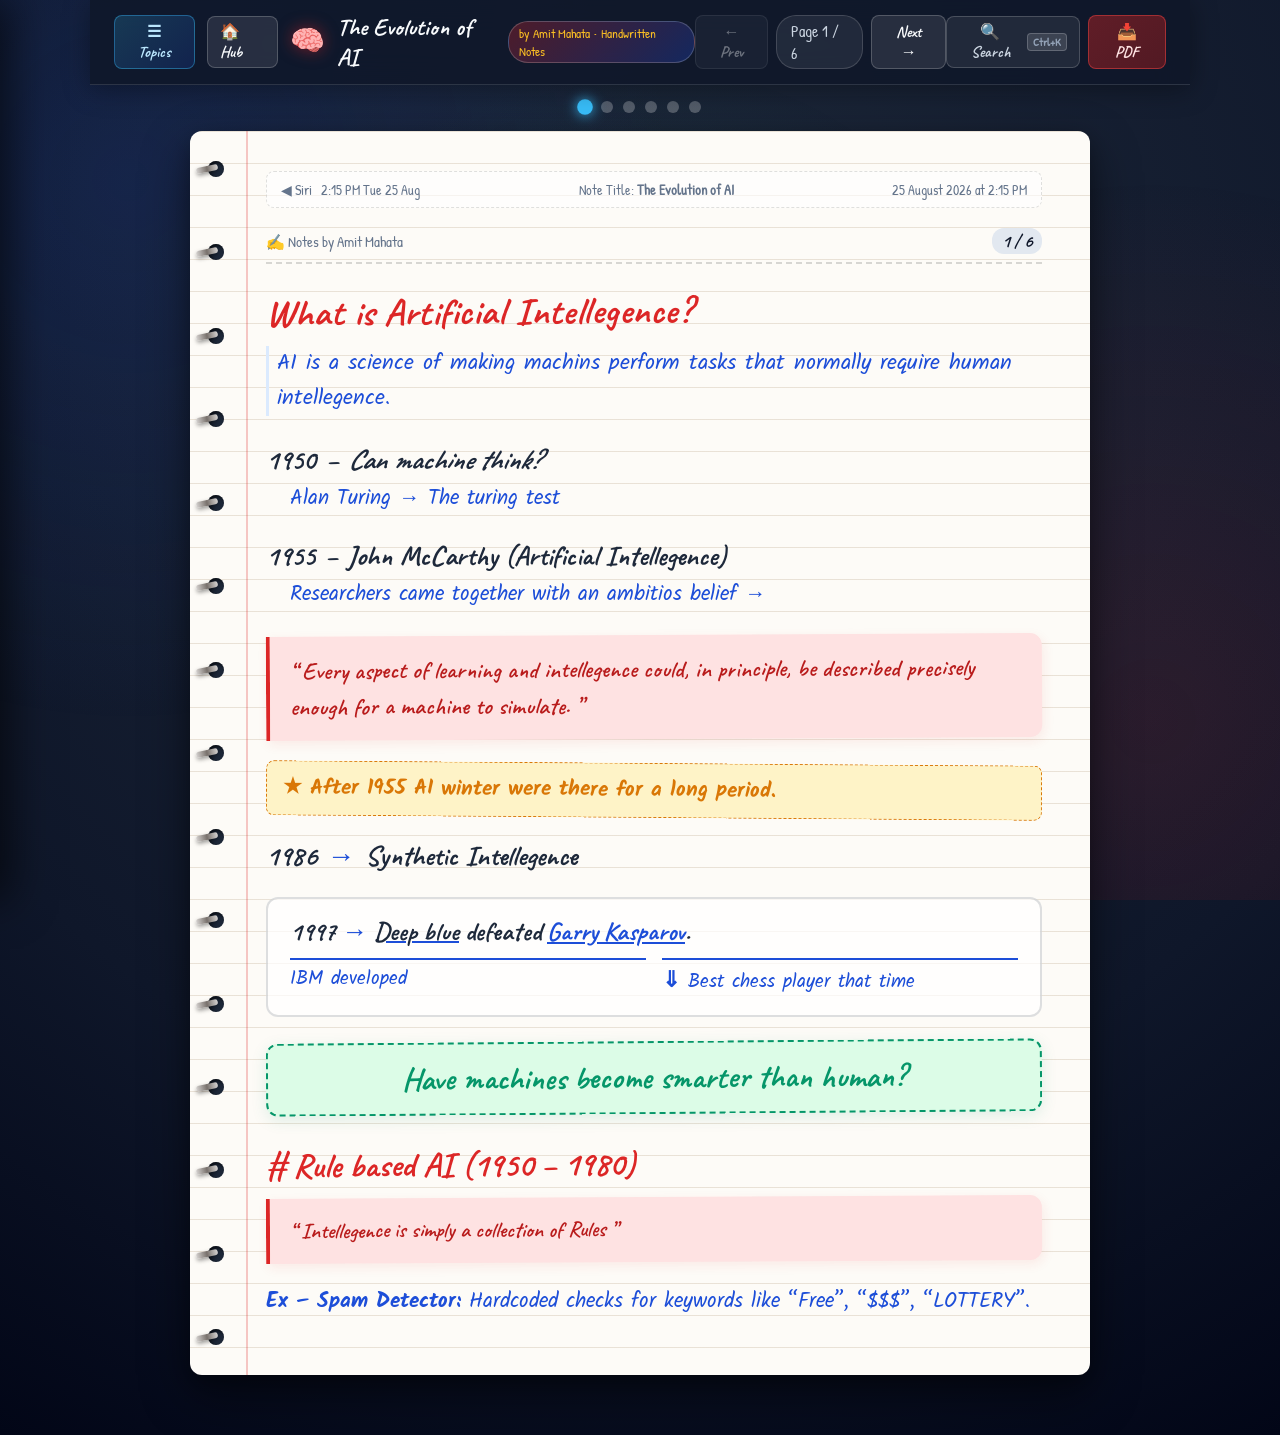
==== ai-notes/index.html @ 43661d4f "search implementation" ====
<!DOCTYPE html>
<html lang="en">

<head>
  <meta charset="UTF-8" />
  <meta name="viewport" content="width=device-width, initial-scale=1.0" />
  <title>The Evolution of AI - Handwritten Notes by Amit Mahata</title>
  <link rel="icon" href="data:image/svg+xml,<svg xmlns='http://www.w3.org/2000/svg' viewBox='0 0 100 100'><text y='.9em' font-size='90'>🧠</text></svg>" />
  <meta name="description"
    content="Comprehensive handwritten-style study notes covering the Evolution of AI — from Turing Test (1950), Rule-based Expert Systems, Machine Learning & Deep Learning, AlexNet, NLP & Transformers, to Generative AI, Multimodal LLMs, and Autonomous AI Agents." />

  <!-- Handwritten & Code Google Fonts -->
  <link rel="preconnect" href="https://fonts.googleapis.com" />
  <link rel="preconnect" href="https://fonts.gstatic.com" crossorigin />
  <link
    href="https://fonts.googleapis.com/css2?family=Caveat:wght@400;500;600;700&family=Kalam:wght@300;400;700&family=Patrick+Hand&family=Fira+Code:wght@400;500;600&display=swap"
    rel="stylesheet" />

  <script>
    if (!window.location.pathname.endsWith('/') && !window.location.pathname.endsWith('.html')) {
      window.location.replace(window.location.pathname + '/' + window.location.search + window.location.hash);
    }
  </script>
  
  <!-- Vercel Web Analytics -->
  <script>
    window.va = window.va || function () { (window.vaq = window.vaq || []).push(arguments); };
  </script>
  <script defer src="/_vercel/insights/script.js"></script>
  
  <link rel="stylesheet" href="styles.css" />
  <link rel="stylesheet" href="../shared-search.css" />
</head>

<body>

  <div class="app">

    <!-- Top Navigation Bar -->
    <header class="topbar">
      <div class="topbar-left">
        <button class="nav-btn drawer-toggle-btn" onclick="toggleSidebar(true)" title="Topic Index & Notebook Switcher">☰ Topics</button>
        <a href="../index.html" class="home-link-btn" title="Back to All Notes Hub">🏠 Hub</a>
        <span class="brand-icon">🧠</span>
        <span class="topbar-title">The Evolution of AI <span class="author-pill">by Amit Mahata • Handwritten Notes</span></span>
      </div>
      <div class="topbar-center">
        <button class="nav-btn" id="prevBtn" onclick="changePage(-1)" title="Previous Page">← Prev</button>
        <span class="page-indicator" id="pageIndicator">Page 1 / 6</span>
        <button class="nav-btn" id="nextBtn" onclick="changePage(1)" title="Next Page">Next →</button>
      </div>
      <div class="topbar-right">
        <button class="topbar-search-btn" onclick="openSearchModal()" title="Search All Notes (Ctrl+K)">
          <span>🔍 Search</span>
          <span class="kbd-hint">Ctrl+K</span>
        </button>
        <button class="nav-btn pdf-btn" id="pdfBtn" onclick="window.print()" title="Export or Print as PDF">📥 PDF</button>
      </div>
    </header>

    <!-- Topic Sidenav Drawer -->
    <div class="sidebar-backdrop" id="sidebarBackdrop" onclick="toggleSidebar(false)"></div>
    <aside class="sidebar-drawer" id="sidebarDrawer" aria-label="Topic Sidebar">
      <div class="sidebar-header">
        <div class="sidebar-brand">
          <a href="../index.html" class="sidebar-home-link" title="Return to Main Hub">
            <span class="home-icon">🏠</span>
            <span class="brand-text">Notes Hub</span>
          </a>
        </div>
        <button class="sidebar-close-btn" onclick="toggleSidebar(false)" aria-label="Close Sidebar">&times;</button>
      </div>

      <!-- Notebook Quick Switcher -->
      <div class="sidebar-section">
        <div class="section-label">SWITCH NOTEBOOK</div>
        <nav class="notebook-switcher-grid">
          <a href="../ai-notes/index.html" class="switcher-card active" title="AI Notes">
            <span class="switcher-icon">🧠</span>
            <div class="switcher-info">
              <span class="switcher-title">AI Evolution</span>
              <span class="switcher-pages">6 Pages</span>
            </div>
          </a>
          <a href="../system-design-notes/index.html" class="switcher-card" title="System Design Notes">
            <span class="switcher-icon">📐</span>
            <div class="switcher-info">
              <span class="switcher-title">System Design</span>
              <span class="switcher-pages">8 Pages</span>
            </div>
          </a>
          <a href="../kubernetes-notes/index.html" class="switcher-card" title="Kubernetes Notes">
            <span class="switcher-icon">⎈</span>
            <div class="switcher-info">
              <span class="switcher-title">Kubernetes</span>
              <span class="switcher-pages">6 Pages</span>
            </div>
          </a>
          <a href="../docker-notes/index.html" class="switcher-card" title="Docker Notes">
            <span class="switcher-icon">🐳</span>
            <div class="switcher-info">
              <span class="switcher-title">Docker</span>
              <span class="switcher-pages">6 Pages</span>
            </div>
          </a>
        </nav>
      </div>

      <!-- Search Filter -->
      <div class="sidebar-section">
        <div class="section-label">TOPIC EXPLORER (PRESS 'T')</div>
        <div class="sidebar-search-box">
          <span class="search-icon">🔍</span>
          <input type="text" id="topicSearchInput" placeholder="Search topics (e.g. Turing, CNN, LLM)..." oninput="filterSidebarTopics(this.value)" autocomplete="off" />
          <button class="clear-search-btn" id="clearSearchBtn" onclick="clearTopicSearch()" style="display:none;">&times;</button>
        </div>
      </div>

      <!-- Topics Tree / List -->
      <div class="sidebar-topics-list" id="sidebarTopicsList">
        <div class="sidebar-topic-item active" data-page="1" data-keywords="turing mccarthy 1950 1955 1986 rule based expert systems spam chess" onclick="goToPage(1)">
          <div class="topic-left">
            <span class="topic-num-badge">P1</span>
            <div class="topic-info">
              <span class="topic-title">Early Foundations &amp; Rule-Based AI</span>
              <span class="topic-subtitle">Turing Test (1950), McCarthy, Chess &amp; Rules</span>
            </div>
          </div>
          <span class="topic-tag-pill" style="background: #fee2e2; color: #dc2626;">Origins</span>
        </div>

        <div class="sidebar-topic-item" data-page="2" data-keywords="machine learning deep learning neural networks backpropagation weights data" onclick="goToPage(2)">
          <div class="topic-left">
            <span class="topic-num-badge">P2</span>
            <div class="topic-info">
              <span class="topic-title">ML &amp; Deep Learning Revolution</span>
              <span class="topic-subtitle">Paradigm Shift, Features vs Neural Weights</span>
            </div>
          </div>
          <span class="topic-tag-pill" style="background: #dbeafe; color: #1d4ed8;">ML &amp; DL</span>
        </div>

        <div class="sidebar-topic-item" data-page="3" data-keywords="alexnet imagenet cnn computer vision nlp word2vec rnn lstm attention" onclick="goToPage(3)">
          <div class="topic-left">
            <span class="topic-num-badge">P3</span>
            <div class="topic-info">
              <span class="topic-title">Vision (AlexNet) &amp; NLP Evolution</span>
              <span class="topic-subtitle">ImageNet 2012, Word2Vec, Attention Mechanism</span>
            </div>
          </div>
          <span class="topic-tag-pill" style="background: #ede9fe; color: #7c3aed;">Vision &amp; NLP</span>
        </div>

        <div class="sidebar-topic-item" data-page="4" data-keywords="transformers attention is all you need gpt bert generative ai llm pre-training rlhf" onclick="goToPage(4)">
          <div class="topic-left">
            <span class="topic-num-badge">P4</span>
            <div class="topic-info">
              <span class="topic-title">Generative AI &amp; LLMs (Transformers)</span>
              <span class="topic-subtitle">Attention Is All You Need, GPT, Pre-training &amp; RLHF</span>
            </div>
          </div>
          <span class="topic-tag-pill" style="background: #fef3c7; color: #d97706;">GenAI</span>
        </div>

        <div class="sidebar-topic-item" data-page="5" data-keywords="multimodal gpt-4v gemini autonomous agents tools memory react reflection multi-agent" onclick="goToPage(5)">
          <div class="topic-left">
            <span class="topic-num-badge">P5</span>
            <div class="topic-info">
              <span class="topic-title">Multimodal AI &amp; Autonomous Agents</span>
              <span class="topic-subtitle">Vision-Language, Tool Use, Memory &amp; Multi-Agent</span>
            </div>
          </div>
          <span class="topic-tag-pill" style="background: #dcfce7; color: #059669;">Agents</span>
        </div>

        <div class="sidebar-topic-item" data-page="6" data-keywords="future frontier reasoning agi timeline summary comparison cheat sheet" onclick="goToPage(6)">
          <div class="topic-left">
            <span class="topic-num-badge">P6</span>
            <div class="topic-info">
              <span class="topic-title">Future Frontiers &amp; Master Cheat Sheet</span>
              <span class="topic-subtitle">Timeline Comparison, Paradigm Matrix &amp; Key Takeaways</span>
            </div>
          </div>
          <span class="topic-tag-pill" style="background: #f1f5f9; color: #334155;">Summary</span>
        </div>
      </div>

      <!-- Sidebar Footer -->
      <div class="sidebar-footer">
        <button class="sidebar-action-btn pdf-btn" onclick="window.print(); toggleSidebar(false)">
          <span>📥 Download AI Notes PDF</span>
        </button>
        <a href="../index.html" class="sidebar-action-btn home-btn">
          <span>🏠 Return to All Notebooks Hub</span>
        </a>
      </div>
    </aside>

    <!-- Dot Navigation -->
    <div class="dot-nav" id="dotNav"></div>

    <!-- Table of Contents Modal -->
    <div class="toc-modal" id="tocModal">
      <div class="toc-card">
        <div class="toc-header">
          <h3>Table of Contents (AI Master Notes)</h3>
          <button class="toc-close" onclick="toggleTOC(false)">&times;</button>
        </div>
        <div class="toc-list">
          <div class="toc-item" onclick="goToPage(1)">
            <span>Page 1: Early Foundations (1950 – 1997) &amp; Rule-Based AI</span>
            <span style="color: var(--ink-red); font-weight: bold;">Origins</span>
          </div>
          <div class="toc-item" onclick="goToPage(2)">
            <span>Page 2: Machine Learning &amp; Deep Learning Revolution</span>
            <span style="color: var(--ink-blue); font-weight: bold;">ML &amp; Neural Nets</span>
          </div>
          <div class="toc-item" onclick="goToPage(3)">
            <span>Page 3: Computer Vision (AlexNet) &amp; NLP Evolution</span>
            <span style="color: var(--ink-purple); font-weight: bold;">Vision &amp; NLP</span>
          </div>
          <div class="toc-item" onclick="goToPage(4)">
            <span>Page 4: Transformers (2017), LLMs &amp; Generative AI</span>
            <span style="color: var(--ink-yellow); font-weight: bold;">Transformers &amp; GenAI</span>
          </div>
          <div class="toc-item" onclick="goToPage(5)">
            <span>Page 5: Multimodal AI &amp; The AI Today (Agents)</span>
            <span style="color: var(--ink-green); font-weight: bold;">Modern Autonomous AI</span>
          </div>
          <div class="toc-item" onclick="goToPage(6)">
            <span>Page 6: Master Analysis: Have Machines Become Smarter Than Humans?</span>
            <span style="color: var(--ink-red); font-weight: bold;">Synthesis</span>
          </div>
        </div>
      </div>
    </div>

    <!-- Notebook Pages Container -->
    <main class="notebook-container" id="notebookContainer">

      <!-- =========================================================
           PAGE 1: Early Foundations (1950 – 1997) & Rule-Based AI
           ========================================================= -->
      <article class="notebook-page active" id="page-1">
        <div class="notebook-inner">
          <div class="spiral-holes">
            <div class="hole"></div><div class="hole"></div><div class="hole"></div>
            <div class="hole"></div><div class="hole"></div><div class="hole"></div>
            <div class="hole"></div><div class="hole"></div><div class="hole"></div>
            <div class="hole"></div><div class="hole"></div><div class="hole"></div>
            <div class="hole"></div><div class="hole"></div><div class="hole"></div>
          </div>

          <div class="page-content">

            <!-- iPad Top Meta Bar Header -->
            <div class="ipad-note-header">
              <span>◀ Siri &nbsp; 2:15 PM Tue 25 Aug</span>
              <span>Note Title: <strong>The Evolution of AI</strong></span>
              <span>25 August 2026 at 2:15 PM</span>
            </div>

            <div class="page-header">
              <span class="author-tag">✍️ Notes by Amit Mahata</span>
              <span class="page-num">1 / 6</span>
            </div>

            <!-- Red Title from Note -->
            <h1 class="note-title-red">
              What is Artificial Intellegence?
            </h1>

            <!-- Blue Definition from Note -->
            <p class="note-def-blue">
              AI is a science of making machins perform tasks that normally require human intellegence.
            </p>

            <!-- 1950 Timeline Block -->
            <div class="timeline-block">
              <div class="timeline-year">
                <span>1950</span> &ndash; <span class="question">Can machine think?</span>
              </div>
              <div class="timeline-detail">
                Alan Turing <span class="timeline-arrow">&rarr;</span> The turing test
              </div>
            </div>

            <!-- 1955 Timeline Block -->
            <div class="timeline-block">
              <div class="timeline-year">
                <span>1955</span> &ndash; <span>John McCarthy (Artificial Intellegence)</span>
              </div>
              <div class="timeline-detail">
                Researchers came together with an ambitios belief <span class="timeline-arrow">&rarr;</span>
              </div>
            </div>

            <!-- Red Quote Box from Note -->
            <div class="quote-box-red">
              &ldquo; Every aspect of learning and intellegence could, in principle, be described precisely enough for a machine to simulate. &rdquo;
            </div>

            <!-- Yellow Banner: AI Winter -->
            <div class="yellow-callout">
              ★ After 1955 AI winter were there for a long period.
            </div>

            <!-- 1986 Timeline Block -->
            <div class="timeline-block">
              <div class="timeline-year">
                <span>1986</span> <span class="timeline-arrow">&rarr;</span> <span>Synthetic Intellegence</span>
              </div>
            </div>

            <!-- 1997 Timeline Block (Deep Blue vs Kasparov) -->
            <div class="chess-block">
              <div class="chess-title">
                <span>1997</span> <span class="timeline-arrow">&rarr;</span>
                <span class="underline-blue">Deep blue</span> defeated
                <span style="color: var(--ink-blue); text-decoration: underline;">Garry Kasparov</span>.
              </div>

              <div class="kasparov-annotations">
                <div class="anno-left">
                  IBM developed
                </div>
                <div class="anno-right">
                  Best chess player that time
                </div>
              </div>
            </div>

            <!-- Green Closing Question -->
            <div class="closing-question-green">
              Have machines become smarter than human?
            </div>

            <!-- Rule Based AI Intro -->
            <h2 class="note-section-red">
              # Rule based AI (1950 &ndash; 1980)
            </h2>
            <div class="quote-box-red" style="font-size: 22px; margin-top: 10px;">
              &ldquo; Intellegence is simply a collection of Rules &rdquo;
            </div>
            <div class="handwritten-blue-text" style="font-size: 21px;">
              <strong>Ex &ndash; Spam Detector:</strong> Hardcoded checks for keywords like &ldquo;Free&rdquo;, &ldquo;$$$&rdquo;, &ldquo;LOTTERY&rdquo;.
            </div>

          </div>
        </div>
      </article>

      <!-- =========================================================
           PAGE 2: Machine Learning & Deep Learning Revolution
           ========================================================= -->
      <article class="notebook-page" id="page-2">
        <div class="notebook-inner">
          <div class="spiral-holes">
            <div class="hole"></div><div class="hole"></div><div class="hole"></div>
            <div class="hole"></div><div class="hole"></div><div class="hole"></div>
            <div class="hole"></div><div class="hole"></div><div class="hole"></div>
            <div class="hole"></div><div class="hole"></div><div class="hole"></div>
            <div class="hole"></div><div class="hole"></div><div class="hole"></div>
          </div>

          <div class="page-content">
            <div class="page-header">
              <span class="author-tag">✍️ Notes by Amit Mahata</span>
              <span class="page-num">2 / 6</span>
            </div>

            <!-- Expert Systems / Medical Example -->
            <div style="background: rgba(255, 255, 255, 0.7); border: 1.5px dashed var(--ink-yellow); border-radius: 10px; padding: 12px 18px; margin-bottom: 20px;">
              <div class="handwritten-yellow-text" style="font-size: 22px;">
                &rarr; &ldquo;Free&rdquo;, &ldquo;$$$&rdquo;, &ldquo;LOTTERY&rdquo;
              </div>
              <div class="handwritten-blue-text">
                <strong>Medical Expert System:</strong>
              </div>
              <div class="handwritten-yellow-text" style="font-family: 'Fira Code', monospace; font-size: 19px; background: var(--bg-yellow); padding: 8px 12px; border-radius: 6px; display: inline-block;">
                &rarr; If (Fever &amp;&amp; Cold &amp;&amp; Body Ache) &rarr; FLU
              </div>
              <div class="handwritten-dark-text" style="font-style: italic; margin-top: 10px;">
                &ldquo; Expert systems were built by human experts writing a lot of rules. &rdquo;
              </div>
            </div>

            <!-- Machine Learning Section -->
            <h2 class="note-section-red">
              # Machine Learning
            </h2>

            <div class="rule-vs-examples">
              <span class="strike-rules">❌ Rules</span>
              <span class="check-examples">✔ Examples</span>
            </div>

            <div class="handwritten-blue-text" style="font-size: 21px; margin: 12px 0;">
              &rarr; <strong>Cat vs Dog:</strong> Train using 1 million labelled pictures.
            </div>

            <div class="handwritten-blue-text" style="font-size: 21px; margin: 12px 0;">
              &rarr; <strong>Spam Detection:</strong> Adapts to clever variations: <span style="color: var(--ink-red); font-weight: bold; font-family: 'Fira Code', monospace;">F-R-E-E , FREEE , FREE!!!</span>
            </div>

            <!-- Pills grid for ML -->
            <div class="pills-grid">
              <div class="green-pill-item">Model learns</div>
              <div class="green-pill-item">Training data</div>
              <div class="green-pill-item">Predictions</div>
              <div class="green-pill-item">Learn patterns</div>
            </div>

            <!-- Deep Learning Section -->
            <h2 class="note-section-red" style="margin-top: 30px;">
              # Deep Learning
            </h2>

            <div class="handwritten-dark-text" style="font-size: 21px;">
              &ndash; <strong>Neural Networks</strong> <span style="color: var(--ink-green); font-weight: bold;">&rarr; Important breakthrough for AI</span>
            </div>

            <div class="quote-box-red" style="background: var(--bg-yellow); border-left-color: var(--ink-yellow); color: #92400e;">
              <div style="font-size: 22px; font-weight: 700; margin-bottom: 4px;">Can computer learn features themselves?</div>
              <div style="font-size: 20px; font-weight: normal; color: var(--ink-blue);">
                Instead of human telling &ldquo;this is an eye&rdquo; &mdash; can computer discover &ldquo;eye&rdquo; automatically?
              </div>
            </div>

            <div class="pills-grid">
              <div class="green-pill-item">Image Recognition</div>
              <div class="green-pill-item">Speech Recognition</div>
              <div class="green-pill-item">Translation</div>
              <div class="green-pill-item" style="color: var(--ink-dark); border-color: var(--ink-dark);">GPU revolution + Internet + Large dataset</div>
            </div>

          </div>
        </div>
      </article>

      <!-- =========================================================
           PAGE 3: Computer Vision Revolution & NLP Evolution
           ========================================================= -->
      <article class="notebook-page" id="page-3">
        <div class="notebook-inner">
          <div class="spiral-holes">
            <div class="hole"></div><div class="hole"></div><div class="hole"></div>
            <div class="hole"></div><div class="hole"></div><div class="hole"></div>
            <div class="hole"></div><div class="hole"></div><div class="hole"></div>
            <div class="hole"></div><div class="hole"></div><div class="hole"></div>
            <div class="hole"></div><div class="hole"></div><div class="hole"></div>
          </div>

          <div class="page-content">
            <div class="page-header">
              <span class="author-tag">✍️ Notes by Amit Mahata</span>
              <span class="page-num">3 / 6</span>
            </div>

            <!-- Key Insight Callout: Difference between ML & DL -->
            <div class="yellow-callout" style="font-size: 22px;">
              &rArr; Difference between Machine Learning &amp; Deep Learning: Deep Learning automatically discovers hierarchical feature representations from raw data without manual feature engineering!
            </div>

            <!-- Computer Vision Revolution -->
            <h2 class="note-section-red">
              # Computer Vision Revolution
            </h2>

            <div class="handwritten-blue-text">
              &ndash; The dataset: <strong>&lsquo;ImageNet&rsquo;</strong>
            </div>
            <div class="handwritten-blue-text">
              &ndash; Trained large, large neural networks on powerful GPUs.
            </div>

            <div style="background: rgba(255, 255, 255, 0.85); border-radius: 10px; padding: 16px; margin: 16px 0; border: 1.5px solid rgba(0,0,0,0.12);">
              <div style="font-family: 'Caveat', cursive; font-size: 28px; font-weight: 700; color: var(--ink-dark);">
                AlexNet (2012)
              </div>
              <div class="bracket-group">
                <div>[ Alex Krizhevsky &amp; team</div>
                <div>[ Deep Convolutional Neural Network (CNN)</div>
                <div>[ It was a big, big leap &mdash; reduced ImageNet error from 26% to 15%!</div>
              </div>
            </div>

            <!-- Real world impact -->
            <div class="pills-grid">
              <div class="green-pill-item">&gt; Face Unlock</div>
              <div class="green-pill-item">&gt; Self Driving cars</div>
              <div class="green-pill-item">&gt; X Rays &amp; Diagnostics</div>
              <div class="green-pill-item">&gt; Shopping app products</div>
            </div>

            <div class="yellow-callout" style="justify-content: center; font-size: 24px;">
              &ldquo; Machine could actually see &rdquo;
            </div>

            <!-- Natural Language Processing -->
            <h2 class="note-section-red" style="margin-top: 28px;">
              # Natural Language Processing (NLP)
            </h2>

            <!-- Ambiguity Examples -->
            <div class="nlp-quotes-box">
              <div class="nlp-quote-line">&ldquo; I saw a man with a telescope &rdquo;</div>
              <div class="nlp-quote-explanation">&rarr; (Did I use the telescope, or was the man holding it?)</div>
              <div class="nlp-quote-line">&ldquo; The chicken is ready to eat &rdquo;</div>
              <div class="nlp-quote-explanation">&rarr; (Is the chicken eating food, or is it cooked and ready to be eaten?)</div>
            </div>

            <!-- Progression list -->
            <div class="nlp-steps-list">
              <div class="nlp-step-item">
                <span class="step-num">0.</span>
                <span><strong>Bag of Words:</strong> Simple word frequencies; loses word order and grammatical context.</span>
              </div>
              <div class="nlp-step-item">
                <span class="step-num">1.</span>
                <span><strong>N-grams &amp; Statistical Algorithms:</strong> Local sequential patterns (pairs/triplets of words).</span>
              </div>
              <div class="nlp-step-item">
                <span class="step-num">2.</span>
                <span><strong>RNN (Recurrent Neural Networks):</strong> Sequential token processing; struggled with long-term memory &amp; vanishing gradients.</span>
              </div>
              <div class="nlp-step-item">
                <span class="step-num">3.</span>
                <span><strong>LSTM (Long - Short Term Memory):</strong> Gated memory cells <span style="color: var(--ink-green); font-weight: bold;">&rarr; much, much better RNN!</span></span>
              </div>
            </div>

          </div>
        </div>
      </article>

      <!-- =========================================================
           PAGE 4: Transformers (2017), LLMs & Generative AI
           ========================================================= -->
      <article class="notebook-page" id="page-4">
        <div class="notebook-inner">
          <div class="spiral-holes">
            <div class="hole"></div><div class="hole"></div><div class="hole"></div>
            <div class="hole"></div><div class="hole"></div><div class="hole"></div>
            <div class="hole"></div><div class="hole"></div><div class="hole"></div>
            <div class="hole"></div><div class="hole"></div><div class="hole"></div>
            <div class="hole"></div><div class="hole"></div><div class="hole"></div>
          </div>

          <div class="page-content">
            <div class="page-header">
              <span class="author-tag">✍️ Notes by Amit Mahata</span>
              <span class="page-num">4 / 6</span>
            </div>

            <div class="handwritten-green-text" style="font-size: 21px; font-weight: bold; margin-bottom: 14px;">
              ↳ much much better RNN (solving sequential bottlenecks with Self-Attention)
            </div>

            <!-- Transformers Section -->
            <h2 class="note-section-red">
              # Transformers (2017) {Big revolution in AI}
            </h2>

            <div class="handwritten-green-text" style="font-size: 22px;">
              &rarr; Most remarkable history of mankind.
            </div>

            <div class="quote-box-red" style="font-size: 24px; border-left-color: var(--ink-blue); background: var(--bg-blue); color: var(--ink-blue-dark);">
              &ldquo; Attention is all you need &rdquo;
              <span style="display: block; font-size: 19px; color: var(--ink-yellow); font-weight: bold; margin-top: 4px;">
                &rarr; Groundbreaking Research Paper by Google
              </span>
            </div>

            <!-- Attention Sentence Demo -->
            <div class="attention-demo">
              <div class="attention-sentence">
                &ldquo; The <span style="color: var(--ink-red); text-decoration: underline;">lion</span> did not cross the river because <span class="attention-circle">it</span> cannot swim &rdquo;
              </div>
              <div class="attention-arrow-indicator">
                ⬆ Self-Attention dynamically binds the pronoun <strong>&lsquo;it&rsquo;</strong> to <strong>&lsquo;lion&rsquo;</strong> rather than &lsquo;river&rsquo; based on contextual probability!
              </div>
            </div>

            <!-- LLM Section -->
            <h2 class="note-section-red">
              # Large Language Models (LLMs)
            </h2>

            <div class="quote-box-red" style="font-size: 23px;">
              &ldquo; Transformers trained on very very very very large large large data &rdquo;
            </div>

            <!-- Generative AI Paradigm Shift -->
            <h2 class="note-section-red">
              # Generative AI
            </h2>

            <div class="paradigm-shift-container">
              <div class="paradigm-card old">
                <div class="paradigm-title old">Old AI Paradigm (Discriminative)</div>
                <div class="handwritten-dark-text">&bull; Classification</div>
                <div class="handwritten-dark-text">&bull; Predictions</div>
                <div class="handwritten-dark-text">&bull; Recommendations</div>
              </div>
              <div class="paradigm-card modern">
                <div class="paradigm-title modern">Modern AI Paradigm (Generative)</div>
                <div class="handwritten-dark-text" style="font-weight: bold; color: var(--ink-green);">
                  &bull; Generate (Multi-Modal)
                </div>
                <div style="font-family: 'Patrick Hand', cursive; font-size: 18px; color: #15803d; margin-top: 4px;">
                  &rarr; Text, Images, Videos, Audio, Code &amp; Documents!
                </div>
              </div>
            </div>

            <!-- The ChatGPT Moment -->
            <h2 class="note-section-red" style="margin-top: 26px;">
              # The ChatGPT Moment (NOV 2022)
            </h2>

            <div class="handwritten-blue-text" style="font-size: 21px;">
              &ndash; <strong>Conversation:</strong> Intuitive natural language interface accessible to anyone.
            </div>
            <div class="handwritten-blue-text" style="font-size: 21px;">
              &ndash; <strong>Made it public:</strong> Fastest adopted consumer application in history (100M+ users).
            </div>
            <div class="handwritten-blue-text" style="font-size: 21px;">
              &ndash; <strong>RLHF:</strong> Reinforcement Learning from Human Feedback for alignment, safety &amp; helpfulness.
            </div>

          </div>
        </div>
      </article>

      <!-- =========================================================
           PAGE 5: Multimodal AI & The AI Today (Agents)
           ========================================================= -->
      <article class="notebook-page" id="page-5">
        <div class="notebook-inner">
          <div class="spiral-holes">
            <div class="hole"></div><div class="hole"></div><div class="hole"></div>
            <div class="hole"></div><div class="hole"></div><div class="hole"></div>
            <div class="hole"></div><div class="hole"></div><div class="hole"></div>
            <div class="hole"></div><div class="hole"></div><div class="hole"></div>
            <div class="hole"></div><div class="hole"></div><div class="hole"></div>
          </div>

          <div class="page-content">
            <div class="page-header">
              <span class="author-tag">✍️ Notes by Amit Mahata</span>
              <span class="page-num">5 / 6</span>
            </div>

            <div class="handwritten-blue-text" style="font-size: 21px; margin-bottom: 14px;">
              &ndash; <strong>Memory &amp; Context:</strong> Long-horizon reasoning across millions of tokens.
            </div>
            <div class="handwritten-blue-text" style="font-size: 21px; font-weight: bold; margin-bottom: 20px;">
              &ndash; <strong>Led the whole AI movement:</strong> Foundation models powering everyday intelligence.
            </div>

            <!-- Multimodal AI -->
            <h2 class="note-section-red">
              # Multimodal AI
            </h2>

            <div class="modality-tags-grid">
              <span class="modality-tag">🖼️ Images</span>
              <span class="modality-tag">🎙️ Voice &amp; Audio</span>
              <span class="modality-tag">🎥 Videos</span>
              <span class="modality-tag">💬 Languages &amp; Code</span>
              <span class="modality-tag">📄 Documents</span>
            </div>

            <div class="yellow-callout" style="justify-content: center; font-size: 25px;">
              &ldquo; Almost every form of data &rdquo;
            </div>

            <!-- The AI Today -->
            <h2 class="note-section-red" style="margin-top: 28px;">
              # The AI today
            </h2>

            <p class="handwritten-dark-text" style="font-size: 22px; font-style: italic; margin-bottom: 12px;">
              Earlier AI could only answer static questions. Today, modern AI agents can:
            </p>

            <!-- Capabilities Grid -->
            <div class="capabilities-grid">
              <div class="capability-card">
                <span class="capability-star">⚡</span>
                <div>
                  <div class="capability-text">Think &amp; Reason</div>
                  <div class="capability-desc">Chain of Thought &amp; planning</div>
                </div>
              </div>
              <div class="capability-card">
                <span class="capability-star">⚡</span>
                <div>
                  <div class="capability-text">Work autonomously</div>
                  <div class="capability-desc">Multi-step agent loops</div>
                </div>
              </div>
              <div class="capability-card">
                <span class="capability-star">⚡</span>
                <div>
                  <div class="capability-text">Plan</div>
                  <div class="capability-desc">Decompose complex goals</div>
                </div>
              </div>
              <div class="capability-card">
                <span class="capability-star">⚡</span>
                <div>
                  <div class="capability-text">Make decisions</div>
                  <div class="capability-desc">Self-correct &amp; adapt</div>
                </div>
              </div>
              <div class="capability-card">
                <span class="capability-star">⚡</span>
                <div>
                  <div class="capability-text">Call APIs</div>
                  <div class="capability-desc">Integrate external services</div>
                </div>
              </div>
              <div class="capability-card">
                <span class="capability-star">⚡</span>
                <div>
                  <div class="capability-text">Complete tasks</div>
                  <div class="capability-desc">End-to-end execution</div>
                </div>
              </div>
              <div class="capability-card">
                <span class="capability-star">⚡</span>
                <div>
                  <div class="capability-text">Write code</div>
                  <div class="capability-desc">Full-stack software engineering</div>
                </div>
              </div>
              <div class="capability-card">
                <span class="capability-star">⚡</span>
                <div>
                  <div class="capability-text">Has context</div>
                  <div class="capability-desc">Understand deep nuance</div>
                </div>
              </div>
              <div class="capability-card">
                <span class="capability-star">⚡</span>
                <div>
                  <div class="capability-text">Understand</div>
                  <div class="capability-desc">Multimodal cross-reasoning</div>
                </div>
              </div>
              <div class="capability-card">
                <span class="capability-star">⚡</span>
                <div>
                  <div class="capability-text">Solve problems</div>
                  <div class="capability-desc">Math, science &amp; logic</div>
                </div>
              </div>
              <div class="capability-card">
                <span class="capability-star">⚡</span>
                <div>
                  <div class="capability-text">Remember</div>
                  <div class="capability-desc">Persistent &amp; episodic memory</div>
                </div>
              </div>
              <div class="capability-card">
                <span class="capability-star">⚡</span>
                <div>
                  <div class="capability-text">Build and Test</div>
                  <div class="capability-desc">Automated CI/CD &amp; verification</div>
                </div>
              </div>
              <div class="capability-card">
                <span class="capability-star">⚡</span>
                <div>
                  <div class="capability-text">Search web</div>
                  <div class="capability-desc">Real-time information retrieval</div>
                </div>
              </div>
              <div class="capability-card">
                <span class="capability-star">⚡</span>
                <div>
                  <div class="capability-text">Use tools</div>
                  <div class="capability-desc">Terminal, IDE, browser &amp; files</div>
                </div>
              </div>
            </div>

            <!-- Historical Milestones Footer -->
            <div class="summary-timeline-bar">
              <span>1950 &ndash; Alan Turing</span>
              <span>1956 &ndash; John McCarthy</span>
              <span>2012 &ndash; Deep Learning</span>
              <span>2017 &ndash; Transformers</span>
              <span>2022 &ndash; ChatGPT</span>
              <span>2026+ &ndash; Agentic AI</span>
            </div>

          </div>
        </div>
      </article>

      <!-- =========================================================
           PAGE 6: Master Analysis: Have Machines Become Smarter?
           ========================================================= -->
      <article class="notebook-page" id="page-6">
        <div class="notebook-inner">
          <div class="spiral-holes">
            <div class="hole"></div><div class="hole"></div><div class="hole"></div>
            <div class="hole"></div><div class="hole"></div><div class="hole"></div>
            <div class="hole"></div><div class="hole"></div><div class="hole"></div>
            <div class="hole"></div><div class="hole"></div><div class="hole"></div>
            <div class="hole"></div><div class="hole"></div><div class="hole"></div>
          </div>

          <div class="page-content">
            <div class="page-header">
              <span class="author-tag">✍️ Notes by Amit Mahata</span>
              <span class="page-num">6 / 6</span>
            </div>

            <h1 class="note-title-red" style="color: var(--ink-green);">
              Analysis: Are Machines Smarter Than Humans?
            </h1>

            <p class="note-def-blue" style="border-left-color: var(--ink-green);">
              The answer depends on whether we measure <strong>Narrow Specialization</strong> vs <strong>Artificial General Intelligence (AGI)</strong>.
            </p>

            <table class="handwritten-table">
              <thead>
                <tr>
                  <th>Dimension</th>
                  <th>Human Brain 🧠</th>
                  <th>AI Systems 🤖</th>
                </tr>
              </thead>
              <tbody>
                <tr>
                  <td><strong>Processing Speed</strong></td>
                  <td>~100 Hz biological signal transmission</td>
                  <td><span style="color: var(--ink-blue); font-weight: bold;">TeraFLOPS &amp; PetaFLOPS parallel compute</span></td>
                </tr>
                <tr>
                  <td><strong>Memory Capacity</strong></td>
                  <td>Selective, associative &amp; reconstructive</td>
                  <td><span style="color: var(--ink-blue); font-weight: bold;">Petabytes of lossless retrieval &amp; 2M+ token contexts</span></td>
                </tr>
                <tr>
                  <td><strong>Specialized Mastery (Chess/Math/Code)</strong></td>
                  <td>Human champions surpassed</td>
                  <td><span style="color: var(--ink-green); font-weight: bold;">Superhuman performance (Deep Blue, AlphaGo, o1/o3)</span></td>
                </tr>
                <tr>
                  <td><strong>Autonomous Tool &amp; API Usage</strong></td>
                  <td>Manual manipulation</td>
                  <td><span style="color: var(--ink-green); font-weight: bold;">Instantaneous programmatic agent orchestration</span></td>
                </tr>
                <tr>
                  <td><strong>Generalization &amp; Empathy</strong></td>
                  <td><span style="color: var(--ink-red); font-weight: bold;">Unmatched biological consciousness, emotional depth &amp; moral judgment</span></td>
                  <td>Probabilistic synthesis, synthetic empathy, hallucination risk</td>
                </tr>
              </tbody>
            </table>

            <div class="quote-box-red" style="border-left-color: var(--ink-blue); background: var(--bg-blue); color: var(--ink-blue-dark); font-size: 23px;">
              &ldquo; Scaling laws and agent architectures prove that machines excel at computational scale, synthesis, and rapid tool orchestration &mdash; while humans remain the architects of intent, ethics, and profound creative insight. &rdquo;
            </div>

            <div class="closing-question-green"
              style="background: var(--bg-yellow); border-color: var(--ink-yellow); color: var(--ink-yellow);">
              Conclusion: The future is Collaborative Superintelligence — Humans + AI Agents working together!
            </div>

          </div>
        </div>
      </article>

    </main>

  </div>

  <script src="script.js"></script>
  <script src="../shared-search.js"></script>
</body>

</html>
---- ai-notes/styles.css ----
/* =========================================
   THE EVOLUTION OF AI - HANDWRITTEN NOTES
   Custom Digital Notebook CSS Stylesheet
   ========================================= */

@import url('https://fonts.googleapis.com/css2?family=Caveat:wght@400;500;600;700&family=Kalam:wght@300;400;700&family=Patrick+Hand&family=Fira+Code:wght@400;500;600&display=swap');

:root {
  /* Paper & Binder Palette */
  --paper-bg: #fdfbf7;
  --paper-lines: rgba(180, 160, 130, 0.28);
  --paper-margin-line: rgba(220, 38, 38, 0.25);
  --spiral-metal: #78716c;
  --spiral-ring: #d6d3d1;
  --hole-bg: #1e293b;
  
  /* Ink Colors from iPad Handwritten Note */
  --ink-red: #dc2626;
  --ink-red-dark: #b91c1c;
  --ink-blue: #1d4ed8;
  --ink-blue-dark: #1e40af;
  --ink-dark: #1e293b;
  --ink-yellow: #d97706;
  --ink-green: #059669;
  --ink-purple: #7c3aed;

  /* Accent Highlight BGs */
  --bg-red: #fee2e2;
  --bg-blue: #dbeafe;
  --bg-yellow: #fef3c7;
  --bg-green: #dcfce7;
  --bg-purple: #ede9fe;
  
  --shadow-notebook: 0 20px 50px rgba(0, 0, 0, 0.45), 0 8px 20px rgba(0, 0, 0, 0.25);
}

/* Base resets */
*, *::before, *::after {
  box-sizing: border-box;
  margin: 0;
  padding: 0;
}

html {
  scroll-behavior: smooth;
}

body {
  font-family: 'Kalam', cursive;
  background: radial-gradient(circle at 50% 20%, #1e293b 0%, #0f172a 65%, #020617 100%);
  min-height: 100vh;
  color: var(--ink-dark);
  display: flex;
  flex-direction: column;
  align-items: center;
  overflow-x: hidden;
  position: relative;
}

/* Subtle background glowing spots */
body::before {
  content: '';
  position: fixed;
  inset: 0;
  background-image: 
    radial-gradient(circle at 10% 20%, rgba(29, 78, 216, 0.15) 0%, transparent 40%),
    radial-gradient(circle at 90% 80%, rgba(220, 38, 38, 0.12) 0%, transparent 40%),
    radial-gradient(circle at 50% 50%, rgba(5, 150, 105, 0.1) 0%, transparent 50%);
  pointer-events: none;
  z-index: 0;
}

/* App container */
.app {
  width: 100%;
  max-width: 1100px;
  display: flex;
  flex-direction: column;
  align-items: center;
  padding-bottom: 60px;
  z-index: 1;
}

/* Top Navigation Bar */
.topbar {
  width: 100%;
  background: rgba(15, 23, 42, 0.88);
  backdrop-filter: blur(16px);
  -webkit-backdrop-filter: blur(16px);
  border-bottom: 1px solid rgba(255, 255, 255, 0.12);
  padding: 12px 24px;
  display: flex;
  align-items: center;
  justify-content: space-between;
  position: sticky;
  top: 0;
  z-index: 100;
  box-shadow: 0 4px 25px rgba(0, 0, 0, 0.35);
}

.topbar-left {
  display: flex;
  align-items: center;
  gap: 12px;
}

.brand-icon {
  font-size: 28px;
  filter: drop-shadow(0 0 8px rgba(220, 38, 38, 0.5));
  animation: pulseGlow 3s ease-in-out infinite alternate;
}

@keyframes pulseGlow {
  0% { transform: scale(1); filter: drop-shadow(0 0 6px rgba(220, 38, 38, 0.4)); }
  100% { transform: scale(1.1); filter: drop-shadow(0 0 14px rgba(29, 78, 216, 0.8)); }
}

.topbar-title {
  font-family: 'Caveat', cursive;
  font-size: 24px;
  font-weight: 700;
  color: #f8fafc;
  display: flex;
  align-items: center;
  gap: 10px;
}

.author-pill {
  font-family: 'Patrick Hand', cursive;
  font-size: 13px;
  font-weight: normal;
  background: linear-gradient(135deg, rgba(220, 38, 38, 0.3), rgba(29, 78, 216, 0.3));
  border: 1px solid rgba(255, 255, 255, 0.2);
  color: #fbbf24;
  padding: 2px 10px;
  border-radius: 20px;
}

.topbar-center {
  display: flex;
  align-items: center;
  gap: 8px;
}

.page-indicator {
  font-family: 'Patrick Hand', cursive;
  font-size: 16px;
  color: #cbd5e1;
  background: rgba(255, 255, 255, 0.08);
  border: 1px solid rgba(255, 255, 255, 0.15);
  padding: 4px 14px;
  border-radius: 20px;
}

.topbar-right {
  display: flex;
  align-items: center;
  gap: 8px;
}

.nav-btn {
  font-family: 'Caveat', cursive;
  font-size: 16px;
  font-weight: 700;
  background: rgba(255, 255, 255, 0.1);
  color: #f8fafc;
  border: 1px solid rgba(255, 255, 255, 0.2);
  border-radius: 8px;
  padding: 6px 14px;
  cursor: pointer;
  transition: all 0.2s ease;
  display: inline-flex;
  align-items: center;
  gap: 6px;
}

.nav-btn:hover:not(:disabled) {
  background: rgba(255, 255, 255, 0.22);
  border-color: rgba(255, 255, 255, 0.4);
  transform: translateY(-1px);
}

.nav-btn:disabled {
  opacity: 0.4;
  cursor: not-allowed;
}

.home-link-btn {
  font-family: 'Caveat', cursive;
  font-size: 16px;
  font-weight: 700;
  background: rgba(255, 255, 255, 0.1);
  color: #f8fafc;
  border: 1px solid rgba(255, 255, 255, 0.2);
  border-radius: 8px;
  padding: 5px 12px;
  text-decoration: none;
  display: inline-flex;
  align-items: center;
  gap: 6px;
  transition: all 0.2s ease;
}

.home-link-btn:hover {
  background: rgba(255, 255, 255, 0.22);
  border-color: #38bdf8;
  color: #38bdf8;
  transform: translateY(-1px);
}

.drawer-toggle-btn {
  background: linear-gradient(135deg, rgba(56, 189, 248, 0.2), rgba(29, 78, 216, 0.2));
  border-color: rgba(56, 189, 248, 0.4);
  color: #bae6fd;
}

.drawer-toggle-btn:hover {
  background: linear-gradient(135deg, rgba(56, 189, 248, 0.35), rgba(29, 78, 216, 0.35));
  border-color: #38bdf8;
}

.pdf-btn {
  background: linear-gradient(135deg, rgba(220, 38, 38, 0.4), rgba(185, 28, 28, 0.4));
  border-color: rgba(239, 68, 68, 0.5);
  color: #fee2e2;
}

.pdf-btn:hover {
  background: linear-gradient(135deg, rgba(220, 38, 38, 0.6), rgba(185, 28, 28, 0.6)) !important;
}

/* =========================================
   TOPIC SIDENAV DRAWER (SLIDE-OVER)
   ========================================= */
.sidebar-backdrop {
  position: fixed;
  inset: 0;
  background: rgba(2, 6, 23, 0.7);
  backdrop-filter: blur(8px);
  -webkit-backdrop-filter: blur(8px);
  z-index: 998;
  opacity: 0;
  pointer-events: none;
  transition: opacity 0.3s ease;
}

.sidebar-backdrop.open {
  opacity: 1;
  pointer-events: auto;
}

.sidebar-drawer {
  position: fixed;
  top: 0;
  left: 0;
  bottom: 0;
  width: 360px;
  max-width: 88vw;
  background: linear-gradient(180deg, rgba(15, 23, 42, 0.98) 0%, rgba(2, 6, 23, 0.98) 100%);
  border-right: 1px solid rgba(255, 255, 255, 0.12);
  box-shadow: 10px 0 40px rgba(0, 0, 0, 0.6);
  z-index: 999;
  transform: translateX(-100%);
  transition: transform 0.32s cubic-bezier(0.16, 1, 0.3, 1);
  display: flex;
  flex-direction: column;
  color: #f8fafc;
  overflow: hidden;
}

.sidebar-drawer.open {
  transform: translateX(0);
}

.sidebar-header {
  padding: 16px 20px;
  border-bottom: 1px solid rgba(255, 255, 255, 0.1);
  display: flex;
  align-items: center;
  justify-content: space-between;
  background: rgba(255, 255, 255, 0.03);
}

.sidebar-home-link {
  display: flex;
  align-items: center;
  gap: 8px;
  text-decoration: none;
  color: #f8fafc;
  font-family: 'Caveat', cursive;
  font-size: 22px;
  font-weight: 700;
  transition: all 0.2s ease;
  padding: 4px 10px;
  border-radius: 8px;
  background: rgba(255, 255, 255, 0.08);
  border: 1px solid rgba(255, 255, 255, 0.15);
}

.sidebar-home-link:hover {
  background: rgba(255, 255, 255, 0.18);
  color: #38bdf8;
  transform: translateY(-1px);
}

.sidebar-close-btn {
  background: rgba(255, 255, 255, 0.08);
  border: 1px solid rgba(255, 255, 255, 0.15);
  color: #cbd5e1;
  font-size: 22px;
  line-height: 1;
  width: 34px;
  height: 34px;
  border-radius: 8px;
  cursor: pointer;
  display: flex;
  align-items: center;
  justify-content: center;
  transition: all 0.2s ease;
}

.sidebar-close-btn:hover {
  background: rgba(239, 68, 68, 0.2);
  color: #fca5a5;
  border-color: rgba(239, 68, 68, 0.4);
}

.sidebar-section {
  padding: 14px 18px 6px;
}

.section-label {
  font-family: 'Patrick Hand', cursive;
  font-size: 12px;
  letter-spacing: 1px;
  color: #94a3b8;
  margin-bottom: 8px;
  font-weight: 600;
}

/* Notebook Switcher Grid */
.notebook-switcher-grid {
  display: grid;
  grid-template-columns: 1fr 1fr;
  gap: 8px;
}

.switcher-card {
  display: flex;
  align-items: center;
  gap: 8px;
  padding: 8px 10px;
  background: rgba(255, 255, 255, 0.05);
  border: 1px solid rgba(255, 255, 255, 0.1);
  border-radius: 8px;
  text-decoration: none;
  color: #e2e8f0;
  transition: all 0.2s ease;
}

.switcher-card:hover {
  background: rgba(255, 255, 255, 0.12);
  border-color: rgba(255, 255, 255, 0.25);
  transform: translateY(-1px);
}

.switcher-card.active {
  background: linear-gradient(135deg, rgba(220, 38, 38, 0.25), rgba(29, 78, 216, 0.25));
  border-color: #38bdf8;
  color: #fff;
  box-shadow: 0 0 12px rgba(56, 189, 248, 0.2);
}

.switcher-icon {
  font-size: 20px;
}

.switcher-info {
  display: flex;
  flex-direction: column;
  min-width: 0;
}

.switcher-title {
  font-family: 'Caveat', cursive;
  font-size: 16px;
  font-weight: 700;
  line-height: 1.1;
  white-space: nowrap;
  overflow: hidden;
  text-overflow: ellipsis;
}

.switcher-pages {
  font-family: 'Patrick Hand', cursive;
  font-size: 11px;
  color: #94a3b8;
}

/* Search Box */
.sidebar-search-box {
  position: relative;
  display: flex;
  align-items: center;
}

.sidebar-search-box .search-icon {
  position: absolute;
  left: 10px;
  font-size: 14px;
  pointer-events: none;
  opacity: 0.6;
}

.sidebar-search-box input {
  width: 100%;
  background: rgba(255, 255, 255, 0.07);
  border: 1px solid rgba(255, 255, 255, 0.15);
  border-radius: 8px;
  padding: 8px 32px 8px 32px;
  font-family: 'Kalam', cursive;
  font-size: 14px;
  color: #f8fafc;
  outline: none;
  transition: all 0.2s ease;
}

.sidebar-search-box input:focus {
  background: rgba(255, 255, 255, 0.12);
  border-color: #38bdf8;
  box-shadow: 0 0 10px rgba(56, 189, 248, 0.3);
}

.clear-search-btn {
  position: absolute;
  right: 8px;
  background: none;
  border: none;
  color: #94a3b8;
  font-size: 18px;
  cursor: pointer;
  padding: 0 4px;
}

/* Topics List */
.sidebar-topics-list {
  flex: 1;
  overflow-y: auto;
  padding: 8px 14px;
  display: flex;
  flex-direction: column;
  gap: 6px;
}

.sidebar-topic-item {
  display: flex;
  align-items: center;
  justify-content: space-between;
  padding: 10px 12px;
  background: rgba(255, 255, 255, 0.04);
  border: 1px solid rgba(255, 255, 255, 0.08);
  border-radius: 8px;
  cursor: pointer;
  transition: all 0.2s ease;
  text-decoration: none;
  color: #f1f5f9;
}

.sidebar-topic-item:hover {
  background: rgba(255, 255, 255, 0.12);
  border-color: rgba(255, 255, 255, 0.25);
  transform: translateX(4px);
}

.sidebar-topic-item.active {
  background: rgba(56, 189, 248, 0.15);
  border-color: #38bdf8;
  box-shadow: 0 0 12px rgba(56, 189, 248, 0.2);
}

.topic-left {
  display: flex;
  align-items: center;
  gap: 10px;
  min-width: 0;
}

.topic-num-badge {
  font-family: 'Caveat', cursive;
  font-size: 14px;
  font-weight: 700;
  background: rgba(255, 255, 255, 0.1);
  padding: 2px 8px;
  border-radius: 12px;
  color: #cbd5e1;
  flex-shrink: 0;
}

.sidebar-topic-item.active .topic-num-badge {
  background: #38bdf8;
  color: #0f172a;
}

.topic-info {
  display: flex;
  flex-direction: column;
  min-width: 0;
}

.topic-title {
  font-family: 'Caveat', cursive;
  font-size: 17px;
  font-weight: 700;
  line-height: 1.2;
  white-space: nowrap;
  overflow: hidden;
  text-overflow: ellipsis;
}

.topic-subtitle {
  font-family: 'Patrick Hand', cursive;
  font-size: 12px;
  color: #94a3b8;
  white-space: nowrap;
  overflow: hidden;
  text-overflow: ellipsis;
}

.topic-tag-pill {
  font-family: 'Patrick Hand', cursive;
  font-size: 11px;
  padding: 2px 8px;
  border-radius: 10px;
  flex-shrink: 0;
  margin-left: 8px;
}

/* Sidebar Footer */
.sidebar-footer {
  padding: 12px 16px;
  border-top: 1px solid rgba(255, 255, 255, 0.1);
  display: flex;
  flex-direction: column;
  gap: 8px;
  background: rgba(255, 255, 255, 0.02);
}

.sidebar-action-btn {
  display: flex;
  align-items: center;
  justify-content: center;
  gap: 8px;
  padding: 8px 12px;
  border-radius: 8px;
  font-family: 'Caveat', cursive;
  font-size: 16px;
  font-weight: 700;
  cursor: pointer;
  text-decoration: none;
  transition: all 0.2s ease;
  border: 1px solid rgba(255, 255, 255, 0.15);
}

.sidebar-action-btn.pdf-btn {
  background: linear-gradient(135deg, rgba(220, 38, 38, 0.4), rgba(185, 28, 28, 0.4));
  color: #fee2e2;
  border-color: rgba(239, 68, 68, 0.5);
}

.sidebar-action-btn.home-btn {
  background: rgba(255, 255, 255, 0.08);
  color: #cbd5e1;
}

.sidebar-action-btn:hover {
  transform: translateY(-1px);
  filter: brightness(1.15);
}

/* Dot Navigation */
.dot-nav {
  display: flex;
  gap: 10px;
  margin: 16px 0 8px 0;
  z-index: 10;
}

.dot {
  width: 12px;
  height: 12px;
  border-radius: 50%;
  background: rgba(255, 255, 255, 0.25);
  border: none;
  cursor: pointer;
  transition: all 0.25s ease;
}

.dot:hover {
  background: rgba(255, 255, 255, 0.5);
  transform: scale(1.2);
}

.dot.active {
  background: #38bdf8;
  box-shadow: 0 0 10px #38bdf8;
  transform: scale(1.3);
}

/* TOC Modal */
.toc-modal {
  display: none;
  position: fixed;
  inset: 0;
  background: rgba(0, 0, 0, 0.75);
  backdrop-filter: blur(8px);
  z-index: 200;
  align-items: center;
  justify-content: center;
  padding: 20px;
}

.toc-modal.open {
  display: flex;
}

.toc-card {
  background: #fdfbf7;
  background-image: linear-gradient(var(--paper-lines) 1px, transparent 1px);
  background-size: 100% 28px;
  width: 100%;
  max-width: 600px;
  border-radius: 16px;
  padding: 28px;
  box-shadow: 0 25px 60px rgba(0, 0, 0, 0.5);
  border: 3px solid #d6d3d1;
  position: relative;
  max-height: 90vh;
  overflow-y: auto;
}

.toc-header {
  display: flex;
  justify-content: space-between;
  align-items: center;
  border-bottom: 2px dashed #94a3b8;
  padding-bottom: 12px;
  margin-bottom: 16px;
}

.toc-header h3 {
  font-family: 'Caveat', cursive;
  font-size: 26px;
  color: var(--ink-red);
}

.toc-close {
  background: none;
  border: none;
  font-size: 28px;
  cursor: pointer;
  color: #64748b;
  line-height: 1;
}

.toc-item {
  font-family: 'Kalam', cursive;
  font-size: 17px;
  padding: 10px 14px;
  margin-bottom: 8px;
  border-radius: 8px;
  background: rgba(255, 255, 255, 0.75);
  border: 1px solid rgba(0, 0, 0, 0.08);
  cursor: pointer;
  transition: all 0.2s ease;
  display: flex;
  justify-content: space-between;
  align-items: center;
}

.toc-item:hover {
  background: var(--bg-blue);
  transform: translateX(6px);
  border-color: var(--ink-blue);
}

/* Notebook Container & Page */
.notebook-container {
  width: 100%;
  display: flex;
  justify-content: center;
  margin-top: 10px;
}

.notebook-page {
  display: none;
  width: 92%;
  max-width: 900px;
  background: var(--paper-bg);
  border-radius: 12px;
  box-shadow: var(--shadow-notebook);
  position: relative;
  overflow: hidden;
  opacity: 0;
  transform: translateY(12px);
  transition: opacity 0.3s ease, transform 0.3s ease;
}

.notebook-page.active {
  display: block;
  opacity: 1;
  transform: translateY(0);
}

/* Ruled notebook line background */
.notebook-inner {
  position: relative;
  padding: 40px 48px 50px 76px;
  min-height: 980px;
  background-image: 
    linear-gradient(90deg, transparent 56px, var(--paper-margin-line) 56px, var(--paper-margin-line) 58px, transparent 58px),
    linear-gradient(var(--paper-lines) 1px, transparent 1px);
  background-size: 100% 100%, 100% 32px;
}

/* Spiral holes and metal rings along left margin */
.spiral-holes {
  position: absolute;
  top: 30px;
  left: 18px;
  bottom: 30px;
  display: flex;
  flex-direction: column;
  justify-content: space-between;
  pointer-events: none;
  z-index: 5;
}

.hole {
  width: 16px;
  height: 16px;
  background: var(--hole-bg);
  border-radius: 50%;
  box-shadow: inset 2px 2px 4px rgba(0, 0, 0, 0.7);
  position: relative;
}

.hole::before {
  content: '';
  position: absolute;
  top: 50%;
  left: -12px;
  width: 22px;
  height: 6px;
  background: linear-gradient(90deg, var(--spiral-ring), var(--spiral-metal), var(--spiral-ring));
  border-radius: 4px;
  transform: translateY(-50%) rotate(-12deg);
  box-shadow: 0 2px 4px rgba(0,0,0,0.4);
}

/* Page Header & Title */
.page-header {
  display: flex;
  justify-content: space-between;
  align-items: center;
  border-bottom: 2px dashed rgba(0, 0, 0, 0.15);
  padding-bottom: 8px;
  margin-bottom: 24px;
}

.author-tag {
  font-family: 'Patrick Hand', cursive;
  font-size: 15px;
  color: #64748b;
}

.page-num {
  font-family: 'Caveat', cursive;
  font-size: 18px;
  font-weight: 700;
  color: #0f172a;
  background: #e2e8f0;
  padding: 2px 10px;
  border-radius: 12px;
}

/* Title styling matching handwritten notes */
.ipad-note-header {
  background: rgba(255, 255, 255, 0.6);
  border: 1px dashed rgba(0, 0, 0, 0.12);
  border-radius: 8px;
  padding: 8px 14px;
  margin-bottom: 20px;
  display: flex;
  justify-content: space-between;
  align-items: center;
  font-family: 'Patrick Hand', cursive;
  font-size: 14px;
  color: #64748b;
}

.note-title-red {
  font-family: 'Caveat', cursive;
  font-size: 38px;
  font-weight: 700;
  color: var(--ink-red);
  line-height: 1.2;
  margin-bottom: 12px;
  letter-spacing: 0.5px;
  transform: rotate(-0.4deg);
}

.note-section-red {
  font-family: 'Caveat', cursive;
  font-size: 34px;
  font-weight: 700;
  color: var(--ink-red);
  margin: 28px 0 12px 0;
  transform: rotate(-0.3deg);
  display: flex;
  align-items: center;
  gap: 8px;
}

.note-def-blue {
  font-family: 'Kalam', cursive;
  font-size: 22px;
  font-weight: 400;
  color: var(--ink-blue);
  line-height: 1.6;
  margin-bottom: 26px;
  padding-left: 8px;
  border-left: 3px solid var(--bg-blue);
}

.handwritten-blue-text {
  font-family: 'Kalam', cursive;
  font-size: 21px;
  color: var(--ink-blue);
  line-height: 1.5;
  margin: 8px 0;
}

.handwritten-dark-text {
  font-family: 'Kalam', cursive;
  font-size: 20px;
  color: var(--ink-dark);
  line-height: 1.5;
  margin: 8px 0;
}

.handwritten-yellow-text {
  font-family: 'Kalam', cursive;
  font-size: 21px;
  font-weight: 700;
  color: var(--ink-yellow);
  line-height: 1.5;
  margin: 8px 0;
}

.handwritten-green-text {
  font-family: 'Kalam', cursive;
  font-size: 21px;
  color: var(--ink-green);
  line-height: 1.5;
  margin: 8px 0;
}

/* Timeline Blocks */
.timeline-block {
  margin-bottom: 24px;
  position: relative;
}

.timeline-year {
  font-family: 'Caveat', cursive;
  font-size: 28px;
  font-weight: 700;
  color: var(--ink-dark);
  display: flex;
  align-items: center;
  gap: 10px;
  margin-bottom: 6px;
}

.timeline-year .question {
  color: var(--ink-dark);
  font-style: italic;
}

.timeline-detail {
  font-family: 'Kalam', cursive;
  font-size: 21px;
  color: var(--ink-blue);
  padding-left: 24px;
  line-height: 1.5;
}

.timeline-arrow {
  color: var(--ink-blue);
  font-weight: bold;
}

/* Red Quote Box from handwritten notes */
.quote-box-red {
  background: var(--bg-red);
  border-left: 4px solid var(--ink-red);
  border-radius: 0 12px 12px 0;
  padding: 16px 20px;
  margin: 16px 0 24px 0;
  font-family: 'Caveat', cursive;
  font-size: 24px;
  font-weight: 600;
  color: var(--ink-red-dark);
  line-height: 1.5;
  box-shadow: 2px 4px 12px rgba(220, 38, 38, 0.08);
  transform: rotate(-0.3deg);
}

/* Golden Yellow Winter Banner */
.yellow-callout {
  color: var(--ink-yellow);
  font-family: 'Kalam', cursive;
  font-size: 21px;
  font-weight: 700;
  background: var(--bg-yellow);
  padding: 10px 16px;
  border-radius: 8px;
  border: 1px dashed var(--ink-yellow);
  margin: 20px 0;
  display: flex;
  align-items: center;
  gap: 8px;
  transform: rotate(0.4deg);
}

/* Deep Blue Kasparov Block */
.chess-block {
  background: rgba(255, 255, 255, 0.7);
  border: 2px solid rgba(30, 41, 59, 0.15);
  border-radius: 12px;
  padding: 16px 22px;
  margin: 22px 0;
}

.chess-title {
  font-family: 'Caveat', cursive;
  font-size: 26px;
  font-weight: 700;
  color: var(--ink-dark);
}

.underline-blue {
  text-decoration: underline;
  text-decoration-color: var(--ink-blue);
  text-decoration-thickness: 2px;
}

.kasparov-annotations {
  display: grid;
  grid-template-columns: 1fr 1fr;
  gap: 16px;
  margin-top: 10px;
  font-family: 'Kalam', cursive;
  font-size: 19px;
  color: var(--ink-blue);
}

.anno-left {
  border-top: 2px solid var(--ink-blue);
  padding-top: 4px;
}

.anno-right {
  border-top: 2px double var(--ink-blue);
  padding-top: 4px;
  position: relative;
}

.anno-right::before {
  content: '⇓ ';
  color: var(--ink-blue);
  font-size: 22px;
  font-weight: bold;
}

/* Closing Green Question */
.closing-question-green {
  font-family: 'Caveat', cursive;
  font-size: 32px;
  font-weight: 700;
  color: var(--ink-green);
  text-align: center;
  margin: 24px 0;
  padding: 14px 12px;
  background: var(--bg-green);
  border-radius: 12px;
  border: 2px dashed var(--ink-green);
  box-shadow: 0 4px 16px rgba(5, 150, 105, 0.12);
  transform: rotate(-0.4deg);
}

/* Handwritten comparison badge (Rules vs Examples) */
.rule-vs-examples {
  display: flex;
  align-items: center;
  gap: 24px;
  font-family: 'Caveat', cursive;
  font-size: 26px;
  font-weight: 700;
  margin: 10px 0 16px 0;
}

.strike-rules {
  color: var(--ink-red);
  background: var(--bg-red);
  padding: 4px 14px;
  border-radius: 8px;
  border: 1px dashed var(--ink-red);
}

.check-examples {
  color: var(--ink-green);
  background: var(--bg-green);
  padding: 4px 14px;
  border-radius: 8px;
  border: 1px solid var(--ink-green);
}

/* Pill tags grid for ML / DL concepts */
.pills-grid {
  display: grid;
  grid-template-columns: repeat(auto-fit, minmax(180px, 1fr));
  gap: 12px;
  margin: 16px 0;
}

.green-pill-item {
  font-family: 'Kalam', cursive;
  font-size: 19px;
  font-weight: 700;
  color: var(--ink-green);
  background: rgba(255, 255, 255, 0.85);
  border: 1.5px solid var(--ink-green);
  border-radius: 8px;
  padding: 8px 14px;
  display: flex;
  align-items: center;
  gap: 8px;
  box-shadow: 0 2px 6px rgba(5, 150, 105, 0.08);
}

.green-pill-item::before {
  content: '>';
  font-weight: 700;
  color: var(--ink-green);
}

/* AlexNet bracket group */
.bracket-group {
  border-left: 3px solid var(--ink-dark);
  padding-left: 16px;
  margin: 14px 0 18px 8px;
  font-family: 'Kalam', cursive;
  font-size: 20px;
  color: var(--ink-dark);
  line-height: 1.6;
}

.bracket-group div {
  margin-bottom: 4px;
}

/* NLP ambiguity quote box */
.nlp-quotes-box {
  background: rgba(255, 255, 255, 0.8);
  border: 2px dashed rgba(29, 78, 216, 0.3);
  border-radius: 10px;
  padding: 14px 18px;
  margin: 14px 0;
}

.nlp-quote-line {
  font-family: 'Caveat', cursive;
  font-size: 25px;
  font-weight: 700;
  color: var(--ink-blue);
  margin-bottom: 6px;
}

.nlp-quote-explanation {
  font-family: 'Patrick Hand', cursive;
  font-size: 16px;
  color: #64748b;
  margin-bottom: 8px;
  padding-left: 12px;
}

/* NLP numbered steps list */
.nlp-steps-list {
  margin: 14px 0;
  padding-left: 12px;
}

.nlp-step-item {
  font-family: 'Kalam', cursive;
  font-size: 20px;
  color: var(--ink-dark);
  margin-bottom: 8px;
  display: flex;
  align-items: baseline;
  gap: 10px;
}

.nlp-step-item .step-num {
  font-family: 'Caveat', cursive;
  font-weight: 700;
  font-size: 24px;
  color: var(--ink-red);
}

/* Attention mechanism visualizer */
.attention-demo {
  background: #ffffff;
  border: 2px solid var(--ink-blue);
  border-radius: 12px;
  padding: 16px 20px;
  margin: 18px 0;
  box-shadow: 0 4px 14px rgba(29, 78, 216, 0.1);
}

.attention-sentence {
  font-family: 'Caveat', cursive;
  font-size: 26px;
  font-weight: 700;
  color: var(--ink-blue);
  line-height: 1.6;
}

.attention-circle {
  border: 2px solid var(--ink-dark);
  border-radius: 50%;
  padding: 1px 8px;
  display: inline-block;
  color: var(--ink-dark);
  position: relative;
}

.attention-arrow-indicator {
  font-family: 'Patrick Hand', cursive;
  font-size: 16px;
  color: var(--ink-yellow);
  font-weight: bold;
  margin-top: 8px;
  padding-left: 6px;
}

/* Paradigm shift brackets (Old vs Modern AI) */
.paradigm-shift-container {
  display: grid;
  grid-template-columns: 1fr 1fr;
  gap: 18px;
  margin: 20px 0;
}

.paradigm-card {
  background: rgba(255, 255, 255, 0.85);
  border-radius: 10px;
  padding: 16px;
  border: 1px solid rgba(0, 0, 0, 0.12);
}

.paradigm-card.old {
  border-left: 4px solid #64748b;
}

.paradigm-card.modern {
  border-left: 4px solid var(--ink-green);
  background: var(--bg-green);
}

.paradigm-title {
  font-family: 'Caveat', cursive;
  font-size: 24px;
  font-weight: 700;
  margin-bottom: 8px;
}

.paradigm-title.old { color: #475569; }
.paradigm-title.modern { color: var(--ink-green); }

/* Modality pill tags */
.modality-tags-grid {
  display: flex;
  flex-wrap: wrap;
  gap: 10px;
  margin: 14px 0 20px 0;
}

.modality-tag {
  font-family: 'Caveat', cursive;
  font-size: 22px;
  font-weight: 700;
  padding: 6px 14px;
  border-radius: 20px;
  background: #ffffff;
  border: 1.5px solid var(--ink-blue);
  color: var(--ink-blue);
  box-shadow: 0 2px 6px rgba(0, 0, 0, 0.05);
}

/* Capabilities 2-Column Grid (The AI Today) */
.capabilities-grid {
  display: grid;
  grid-template-columns: repeat(auto-fit, minmax(220px, 1fr));
  gap: 12px;
  margin: 20px 0;
}

.capability-card {
  background: #ffffff;
  border: 1.5px solid rgba(29, 78, 216, 0.25);
  border-radius: 10px;
  padding: 10px 14px;
  display: flex;
  align-items: center;
  gap: 10px;
  transition: all 0.2s ease;
  box-shadow: 0 2px 6px rgba(0, 0, 0, 0.04);
}

.capability-card:hover {
  transform: translateY(-2px);
  border-color: var(--ink-blue);
  box-shadow: 0 4px 12px rgba(29, 78, 216, 0.15);
}

.capability-star {
  font-family: 'Caveat', cursive;
  font-size: 24px;
  font-weight: 700;
  color: var(--ink-blue);
}

.capability-text {
  font-family: 'Kalam', cursive;
  font-size: 19px;
  font-weight: 700;
  color: var(--ink-dark);
}

.capability-desc {
  font-family: 'Patrick Hand', cursive;
  font-size: 14px;
  color: #64748b;
}

/* Comparison Table */
.handwritten-table {
  width: 100%;
  border-collapse: collapse;
  margin: 20px 0;
  font-family: 'Kalam', cursive;
  font-size: 18px;
}

.handwritten-table th,
.handwritten-table td {
  border: 2px dashed rgba(0, 0, 0, 0.18);
  padding: 10px 14px;
  text-align: left;
}

.handwritten-table th {
  font-family: 'Caveat', cursive;
  font-size: 22px;
  background: var(--bg-blue);
  color: var(--ink-blue-dark);
}

/* Summary timeline footer */
.summary-timeline-bar {
  background: var(--bg-yellow);
  border: 2px dashed var(--ink-yellow);
  border-radius: 10px;
  padding: 12px 18px;
  margin-top: 24px;
  display: flex;
  justify-content: space-around;
  flex-wrap: wrap;
  gap: 12px;
  font-family: 'Caveat', cursive;
  font-size: 22px;
  font-weight: 700;
  color: var(--ink-yellow);
}

/* PDF Print Styles for Clean Multi-Page Document */
@media print {
  @page {
    size: A4 portrait;
    margin: 5mm 5mm;
  }
  
  html, body {
    background: #ffffff !important;
    color: #1e293b !important;
    -webkit-print-color-adjust: exact !important;
    print-color-adjust: exact !important;
    padding: 0 !important;
    margin: 0 !important;
    width: 100% !important;
  }
  
  body::before, body::after {
    display: none !important;
  }
  
  .topbar, .dot-nav, .toc-modal, .sidebar-backdrop, .sidebar-drawer {
    display: none !important;
  }
  
  .app, .notebook-container {
    display: block !important;
    width: 100% !important;
    max-width: 100% !important;
    padding: 0 !important;
    margin: 0 !important;
  }
  
  .notebook-page {
    display: block !important;
    opacity: 1 !important;
    transform: none !important;
    animation: none !important;
    page-break-after: always !important;
    break-after: page !important;
    page-break-inside: avoid !important;
    break-inside: avoid !important;
    border-radius: 6px !important;
    box-shadow: none !important;
    border: 1px solid #d6d3d1 !important;
    margin: 0 0 20px 0 !important;
    width: 100% !important;
    max-width: 100% !important;
    height: auto !important;
  }
  
  .notebook-page:last-child {
    page-break-after: auto !important;
    break-after: auto !important;
  }
  
  .notebook-inner {
    min-height: auto !important;
    box-sizing: border-box !important;
    padding: 24px 30px 30px 64px !important;
  }
}

/* Responsive adjustments */
@media (max-width: 768px) {
  .topbar {
    padding: 8px 12px;
    display: flex;
    flex-wrap: wrap;
    gap: 8px 10px;
    align-items: center;
  }

  .topbar-left {
    flex: 1 1 auto;
    min-width: 0;
    gap: 8px;
  }

  .brand-icon {
    font-size: 22px;
  }

  .topbar-title {
    font-size: 18px;
    white-space: nowrap;
    overflow: hidden;
    text-overflow: ellipsis;
  }

  .author-pill {
    display: none;
  }

  .topbar-right {
    flex: 0 0 auto;
    display: flex;
    gap: 6px;
  }

  .topbar-center {
    order: 3;
    width: 100%;
    display: flex;
    justify-content: center;
    align-items: center;
    gap: 12px;
    padding-top: 6px;
    border-top: 1px solid rgba(255, 255, 255, 0.08);
  }

  .nav-btn {
    font-size: 14px;
    padding: 5px 10px;
    border-radius: 6px;
  }

  .page-indicator {
    font-size: 14px;
    padding: 3px 12px;
  }

  .dot-nav {
    margin: 10px 0 6px 0;
    gap: 8px;
  }

  .dot {
    width: 8px;
    height: 8px;
  }

  .notebook-container {
    margin-top: 4px;
    padding: 0 6px;
  }

  .notebook-page {
    width: 100%;
    max-width: 100%;
    border-radius: 10px;
  }

  .notebook-inner {
    padding: 20px 12px 28px 46px;
    min-height: auto;
    background-image: 
      linear-gradient(90deg, transparent 34px, var(--paper-margin-line) 34px, var(--paper-margin-line) 36px, transparent 36px),
      linear-gradient(var(--paper-lines) 1px, transparent 1px);
    background-size: 100% 100%, 100% 28px;
  }

  .spiral-holes {
    left: 8px;
    top: 20px;
    bottom: 20px;
  }

  .hole {
    width: 13px;
    height: 13px;
  }

  .hole::before {
    left: -8px;
    width: 18px;
    height: 5px;
  }

  .ipad-note-header {
    flex-direction: column;
    align-items: flex-start;
    gap: 4px;
    font-size: 12px;
    padding: 6px 10px;
    margin-bottom: 14px;
  }

  .page-header {
    margin-bottom: 16px;
    padding-bottom: 6px;
  }

  .note-title-red {
    font-size: 26px;
    line-height: 1.2;
    margin-bottom: 10px;
  }

  .note-section-red {
    font-size: 23px;
    margin: 20px 0 10px 0;
  }

  .note-def-blue {
    font-size: 17px;
    line-height: 1.5;
    margin-bottom: 18px;
  }

  .timeline-block {
    margin-bottom: 14px;
  }

  .timeline-year {
    font-size: 20px;
    flex-wrap: wrap;
  }

  .timeline-detail {
    font-size: 17px;
    padding-left: 12px;
  }

  .quote-box-red {
    padding: 12px 14px;
    font-size: 17px;
    margin: 14px 0;
    border-radius: 8px;
  }

  .yellow-callout {
    padding: 10px 12px;
    font-size: 16px;
    margin: 12px 0;
  }

  .chess-title {
    font-size: 20px;
  }

  .kasparov-annotations {
    grid-template-columns: 1fr;
    gap: 8px;
    font-size: 16px;
  }

  .closing-question-green {
    font-size: 20px;
    padding: 10px 12px;
    margin: 14px 0;
  }

  .handwritten-blue-text {
    font-size: 17px !important;
  }

  .paradigm-shift-container {
    grid-template-columns: 1fr;
    gap: 12px;
  }

  .capabilities-grid {
    grid-template-columns: 1fr;
    gap: 8px;
  }

  .modality-tags-grid {
    gap: 6px;
  }

  .modality-tag {
    font-size: 17px;
    padding: 4px 10px;
  }

  .handwritten-table {
    font-size: 14px;
    display: block;
    overflow-x: auto;
    -webkit-overflow-scrolling: touch;
    width: 100%;
  }

  .handwritten-table th,
  .handwritten-table td {
    padding: 8px 10px;
    white-space: nowrap;
  }

  .summary-timeline-bar {
    font-size: 17px;
    padding: 8px 12px;
    gap: 8px;
    justify-content: center;
  }

  .toc-card {
    padding: 18px;
    margin: 10px;
  }

  .toc-item {
    font-size: 15px;
    padding: 8px 10px;
  }
}
---- shared-search.css ----
/* =========================================
   UNIVERSAL FULL-TEXT SEARCH MODAL (CMD+K)
   ========================================= */

/* Backdrop Overlay */
.search-modal-backdrop {
  position: fixed;
  inset: 0;
  background: rgba(2, 6, 23, 0.75);
  backdrop-filter: blur(10px);
  -webkit-backdrop-filter: blur(10px);
  z-index: 2000;
  display: flex;
  align-items: flex-start;
  justify-content: center;
  padding: 60px 16px 20px;
  opacity: 0;
  pointer-events: none;
  transition: opacity 0.25s cubic-bezier(0.16, 1, 0.3, 1);
}

.search-modal-backdrop.open {
  opacity: 1;
  pointer-events: auto;
}

/* Modal Window */
.search-modal-window {
  width: 100%;
  max-width: 680px;
  background: linear-gradient(180deg, #0f172a 0%, #090d16 100%);
  border: 1px solid rgba(56, 189, 248, 0.25);
  border-radius: 16px;
  box-shadow: 0 25px 60px rgba(0, 0, 0, 0.7), 0 0 30px rgba(56, 189, 248, 0.15);
  overflow: hidden;
  display: flex;
  flex-direction: column;
  max-height: 80vh;
  transform: translateY(-20px) scale(0.98);
  transition: transform 0.25s cubic-bezier(0.16, 1, 0.3, 1);
  color: #f8fafc;
}

.search-modal-backdrop.open .search-modal-window {
  transform: translateY(0) scale(1);
}

/* Modal Header / Search Bar */
.search-modal-header {
  padding: 16px 20px;
  border-bottom: 1px solid rgba(255, 255, 255, 0.1);
  display: flex;
  align-items: center;
  gap: 12px;
  background: rgba(255, 255, 255, 0.03);
  position: relative;
}

.search-modal-header .search-modal-icon {
  font-size: 20px;
  color: #38bdf8;
  flex-shrink: 0;
}

.search-modal-input {
  flex: 1;
  background: transparent;
  border: none;
  outline: none;
  font-family: 'Kalam', cursive;
  font-size: 18px;
  color: #f8fafc;
}

.search-modal-input::placeholder {
  color: #64748b;
  font-family: 'Kalam', cursive;
}

.search-modal-kbd {
  font-family: 'Patrick Hand', cursive;
  font-size: 12px;
  background: rgba(255, 255, 255, 0.08);
  border: 1px solid rgba(255, 255, 255, 0.15);
  border-radius: 6px;
  padding: 2px 8px;
  color: #94a3b8;
  flex-shrink: 0;
}

.search-modal-close {
  background: rgba(255, 255, 255, 0.08);
  border: 1px solid rgba(255, 255, 255, 0.15);
  color: #cbd5e1;
  font-size: 20px;
  line-height: 1;
  width: 30px;
  height: 30px;
  border-radius: 8px;
  cursor: pointer;
  display: flex;
  align-items: center;
  justify-content: center;
  transition: all 0.2s ease;
  flex-shrink: 0;
}

.search-modal-close:hover {
  background: rgba(239, 68, 68, 0.2);
  color: #fca5a5;
  border-color: rgba(239, 68, 68, 0.4);
}

/* Filter Scope Tabs */
.search-modal-filters {
  display: flex;
  align-items: center;
  gap: 6px;
  padding: 10px 18px;
  background: rgba(0, 0, 0, 0.2);
  border-bottom: 1px solid rgba(255, 255, 255, 0.06);
  overflow-x: auto;
}

.search-filter-chip {
  font-family: 'Patrick Hand', cursive;
  font-size: 13px;
  padding: 4px 12px;
  border-radius: 20px;
  background: rgba(255, 255, 255, 0.06);
  border: 1px solid rgba(255, 255, 255, 0.1);
  color: #cbd5e1;
  cursor: pointer;
  transition: all 0.2s ease;
  white-space: nowrap;
}

.search-filter-chip:hover {
  background: rgba(255, 255, 255, 0.12);
  color: #f8fafc;
}

.search-filter-chip.active {
  background: #0284c7;
  border-color: #38bdf8;
  color: #ffffff;
  font-weight: bold;
  box-shadow: 0 0 10px rgba(56, 189, 248, 0.3);
}

/* Search Results Area */
.search-modal-results {
  flex: 1;
  overflow-y: auto;
  padding: 12px 16px;
  display: flex;
  flex-direction: column;
  gap: 8px;
}

/* Empty State / Suggestions */
.search-empty-state {
  text-align: center;
  padding: 36px 20px;
  color: #64748b;
  font-family: 'Patrick Hand', cursive;
  font-size: 16px;
}

.search-suggestions-title {
  font-size: 13px;
  color: #94a3b8;
  margin-bottom: 12px;
  text-transform: uppercase;
  letter-spacing: 0.5px;
}

.search-suggestions-tags {
  display: flex;
  flex-wrap: wrap;
  justify-content: center;
  gap: 8px;
}

.suggestion-tag {
  font-family: 'Caveat', cursive;
  font-size: 16px;
  font-weight: 700;
  padding: 4px 12px;
  background: rgba(255, 255, 255, 0.06);
  border: 1px solid rgba(255, 255, 255, 0.12);
  border-radius: 8px;
  color: #38bdf8;
  cursor: pointer;
  transition: all 0.2s ease;
}

.suggestion-tag:hover {
  background: rgba(56, 189, 248, 0.15);
  border-color: #38bdf8;
  transform: translateY(-1px);
}

/* Individual Search Result Card */
.search-result-card {
  display: flex;
  flex-direction: column;
  gap: 4px;
  padding: 12px 14px;
  background: rgba(255, 255, 255, 0.04);
  border: 1px solid rgba(255, 255, 255, 0.08);
  border-radius: 10px;
  cursor: pointer;
  transition: all 0.2s ease;
  text-decoration: none;
  color: #f1f5f9;
}

.search-result-card:hover,
.search-result-card.selected {
  background: rgba(56, 189, 248, 0.12);
  border-color: #38bdf8;
  transform: translateX(4px);
  box-shadow: 0 4px 15px rgba(56, 189, 248, 0.15);
}

.search-result-top {
  display: flex;
  align-items: center;
  justify-content: space-between;
  gap: 8px;
}

.search-result-notebook {
  font-family: 'Patrick Hand', cursive;
  font-size: 12px;
  display: flex;
  align-items: center;
  gap: 6px;
  color: #94a3b8;
}

.notebook-pill {
  padding: 2px 8px;
  border-radius: 10px;
  font-weight: bold;
}

.search-result-page-tag {
  font-family: 'Caveat', cursive;
  font-size: 14px;
  font-weight: 700;
  background: rgba(255, 255, 255, 0.08);
  padding: 1px 8px;
  border-radius: 10px;
  color: #cbd5e1;
}

.search-result-title {
  font-family: 'Caveat', cursive;
  font-size: 19px;
  font-weight: 700;
  color: #f8fafc;
  line-height: 1.2;
}

.search-result-snippet {
  font-family: 'Kalam', cursive;
  font-size: 14px;
  color: #94a3b8;
  line-height: 1.4;
  margin-top: 2px;
}

.search-result-snippet mark,
.drawer-matched-snippet mark {
  background: rgba(251, 191, 36, 0.35);
  color: #fef08a;
  padding: 1px 4px;
  border-radius: 3px;
  font-weight: bold;
  border: 1px solid rgba(251, 191, 36, 0.4);
}

/* Modal Footer */
.search-modal-footer {
  padding: 10px 18px;
  border-top: 1px solid rgba(255, 255, 255, 0.08);
  background: rgba(0, 0, 0, 0.3);
  display: flex;
  align-items: center;
  justify-content: space-between;
  font-family: 'Patrick Hand', cursive;
  font-size: 13px;
  color: #64748b;
}

.search-shortcuts {
  display: flex;
  align-items: center;
  gap: 12px;
}

.search-shortcuts span {
  display: flex;
  align-items: center;
  gap: 4px;
}

.search-shortcuts kbd {
  background: rgba(255, 255, 255, 0.08);
  border: 1px solid rgba(255, 255, 255, 0.15);
  border-radius: 4px;
  padding: 1px 6px;
  font-size: 11px;
  color: #cbd5e1;
}

/* Live Matched Snippet inside Topic Sidenav Drawer */
.drawer-matched-snippet {
  margin-top: 6px;
  padding: 6px 8px;
  background: rgba(0, 0, 0, 0.3);
  border-radius: 6px;
  border-left: 2px solid #38bdf8;
  font-family: 'Kalam', cursive;
  font-size: 13px;
  color: #cbd5e1;
  line-height: 1.35;
}

/* Search Trigger Button in Topbar */
.topbar-search-btn {
  font-family: 'Caveat', cursive;
  font-size: 16px;
  font-weight: 700;
  background: rgba(255, 255, 255, 0.08);
  border: 1px solid rgba(255, 255, 255, 0.18);
  border-radius: 8px;
  padding: 5px 12px;
  color: #cbd5e1;
  cursor: pointer;
  transition: all 0.2s ease;
  display: inline-flex;
  align-items: center;
  gap: 6px;
}

.topbar-search-btn:hover {
  background: rgba(56, 189, 248, 0.18);
  border-color: #38bdf8;
  color: #38bdf8;
  transform: translateY(-1px);
}

.topbar-search-btn .kbd-hint {
  font-family: 'Patrick Hand', cursive;
  font-size: 11px;
  background: rgba(255, 255, 255, 0.12);
  border: 1px solid rgba(255, 255, 255, 0.2);
  border-radius: 4px;
  padding: 1px 5px;
  color: #94a3b8;
}

/* Hub Hero Search Box */
.hub-search-container {
  width: 100%;
  max-width: 600px;
  margin: 0 auto 36px;
}

.hub-search-box {
  display: flex;
  align-items: center;
  gap: 12px;
  background: rgba(15, 23, 42, 0.8);
  border: 2px solid rgba(56, 189, 248, 0.3);
  border-radius: 30px;
  padding: 12px 24px;
  box-shadow: 0 10px 30px rgba(0, 0, 0, 0.4), 0 0 20px rgba(56, 189, 248, 0.15);
  cursor: pointer;
  transition: all 0.3s ease;
}

.hub-search-box:hover {
  border-color: #38bdf8;
  transform: translateY(-2px);
  box-shadow: 0 15px 40px rgba(0, 0, 0, 0.5), 0 0 30px rgba(56, 189, 248, 0.3);
}

.hub-search-icon {
  font-size: 22px;
  color: #38bdf8;
}

.hub-search-placeholder {
  font-family: 'Kalam', cursive;
  font-size: 18px;
  color: #94a3b8;
  flex: 1;
}

.hub-search-badge {
  font-family: 'Patrick Hand', cursive;
  font-size: 13px;
  background: rgba(56, 189, 248, 0.15);
  border: 1px solid rgba(56, 189, 248, 0.3);
  color: #7dd3fc;
  padding: 3px 10px;
  border-radius: 12px;
}

/* Responsive Mobile Layout for Search */
@media (max-width: 640px) {
  .search-modal-backdrop {
    padding: 16px 8px 10px;
    align-items: flex-start;
  }
  
  .search-modal-window {
    max-height: 92vh;
    border-radius: 12px;
  }

  .search-modal-header {
    padding: 12px 14px;
  }

  .search-modal-input {
    font-size: 16px;
  }

  .search-modal-kbd {
    display: none;
  }

  .topbar-search-btn .kbd-hint {
    display: none;
  }

  .search-modal-footer {
    display: none;
  }
}

/* =========================================
   IN-PAGE SEARCH HIGHLIGHT (on notebook content)
   ========================================= */
mark.page-search-highlight {
  background: rgba(251, 191, 36, 0.5);
  color: inherit;
  padding: 2px 4px;
  border-radius: 4px;
  border: 2px solid #fbbf24;
  box-shadow: 0 0 12px rgba(251, 191, 36, 0.6), 0 0 4px rgba(251, 191, 36, 0.3);
  animation: highlightPulse 1.5s ease-in-out 2;
  font-weight: bold;
}

@keyframes highlightPulse {
  0%, 100% { box-shadow: 0 0 12px rgba(251, 191, 36, 0.6); }
  50% { box-shadow: 0 0 24px rgba(251, 191, 36, 0.9), 0 0 8px rgba(251, 191, 36, 0.5); }
}

@keyframes slideDown {
  from { opacity: 0; transform: translateX(-50%) translateY(-20px); }
  to { opacity: 1; transform: translateX(-50%) translateY(0); }
}
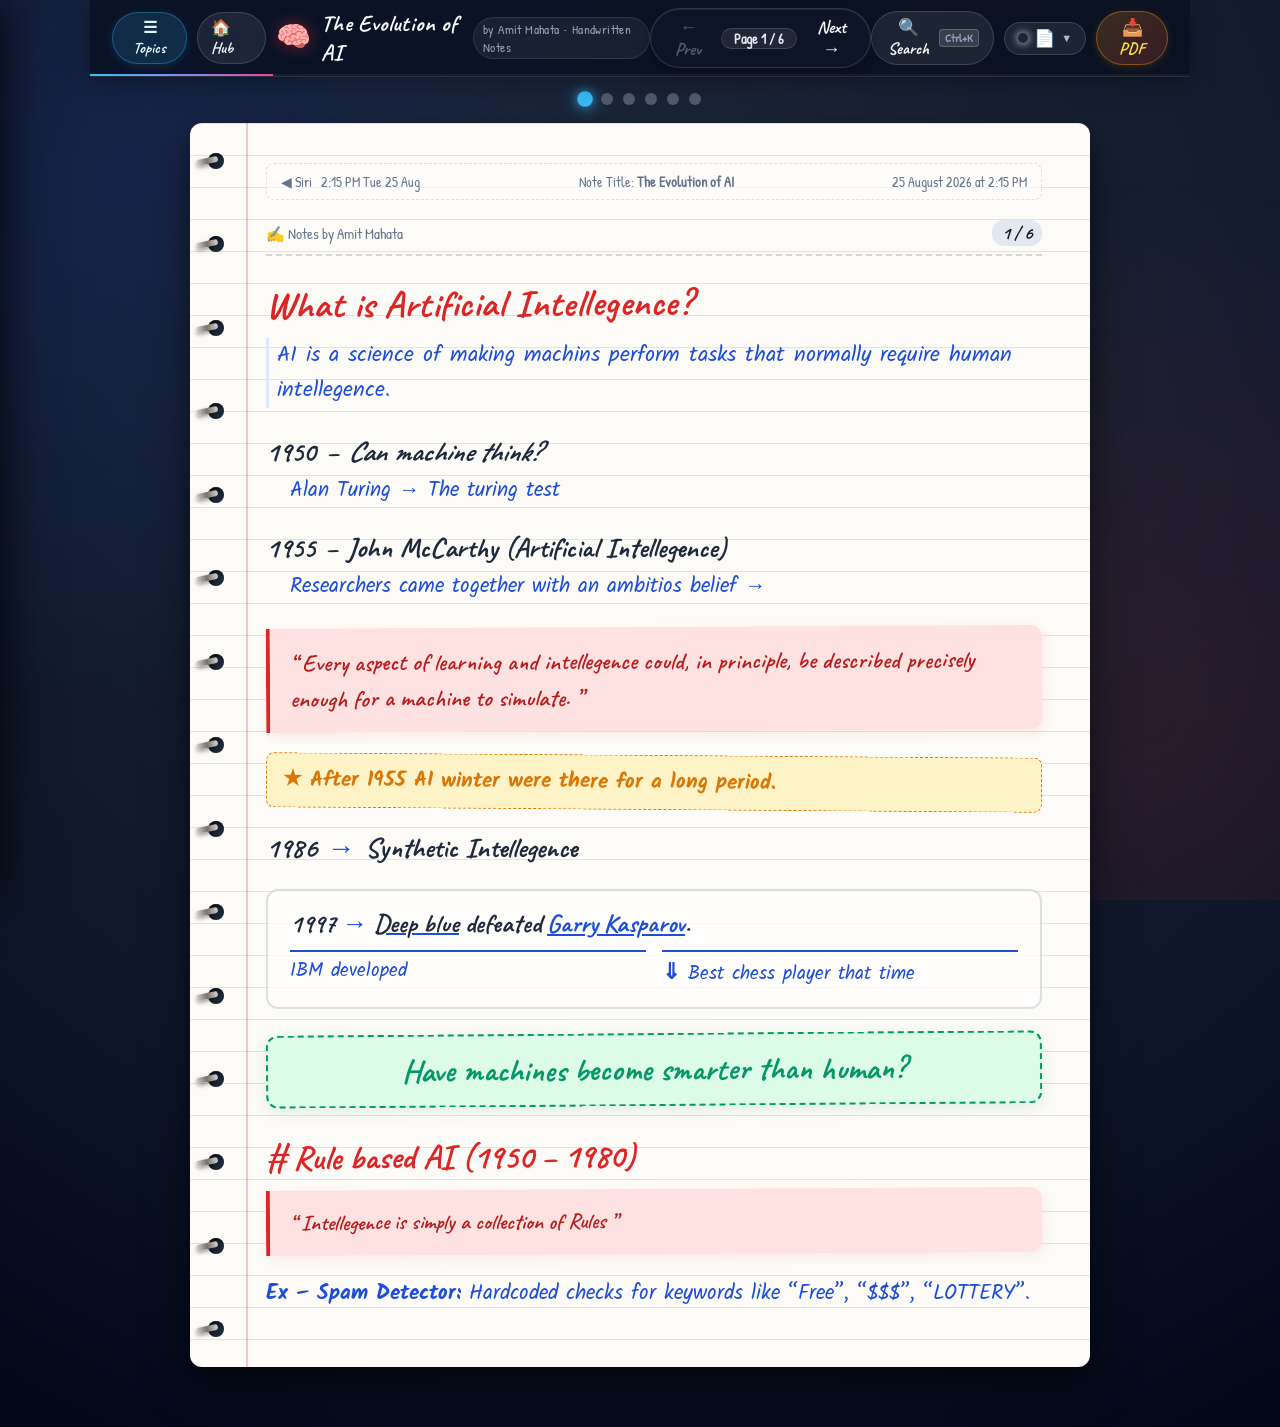
==== commit 20a43e36: "dsa note added and theme updated" ====
--- a/ai-notes/index.html
+++ b/ai-notes/index.html
@@ -101,6 +101,13 @@
             <div class="switcher-info">
               <span class="switcher-title">Docker</span>
               <span class="switcher-pages">6 Pages</span>
+            </div>
+          </a>
+          <a href="../dsa-notes/index.html" class="switcher-card" title="DSA Notes">
+            <span class="switcher-icon">💻</span>
+            <div class="switcher-info">
+              <span class="switcher-title">DSA Master</span>
+              <span class="switcher-pages">12 Pages</span>
             </div>
           </a>
         </nav>
--- a/shared-search.css
+++ b/shared-search.css
@@ -445,6 +445,253 @@
 }
 
 /* =========================================
+   CREATIVE SPATIAL GLASS TOPBAR & DOCK STYLES
+   ========================================= */
+header.topbar {
+  width: 100%;
+  background: rgba(10, 15, 29, 0.82) !important;
+  backdrop-filter: blur(20px) saturate(180%) !important;
+  -webkit-backdrop-filter: blur(20px) saturate(180%) !important;
+  border-bottom: 1px solid rgba(255, 255, 255, 0.12) !important;
+  padding: 8px 22px !important;
+  display: flex !important;
+  align-items: center !important;
+  justify-content: space-between !important;
+  position: sticky !important;
+  top: 0 !important;
+  z-index: 100 !important;
+  box-shadow: 0 6px 24px rgba(0, 0, 0, 0.35) !important;
+}
+
+/* Reading Progress Bar pinned to topbar */
+.topbar-progress-track {
+  position: absolute;
+  bottom: 0;
+  left: 0;
+  width: 100%;
+  height: 2.5px;
+  background: rgba(255, 255, 255, 0.05);
+  overflow: hidden;
+}
+
+.topbar-progress-bar {
+  height: 100%;
+  width: 16.66%;
+  background: linear-gradient(90deg, #38bdf8, #818cf8, #ec4899);
+  box-shadow: 0 0 10px rgba(56, 189, 248, 0.8);
+  transition: width 0.4s cubic-bezier(0.16, 1, 0.3, 1);
+}
+
+.topbar-left {
+  display: flex !important;
+  align-items: center !important;
+  gap: 10px !important;
+}
+
+/* Drawer Toggle & Hub Link Capsule Buttons */
+.drawer-toggle-btn {
+  font-family: 'Caveat', cursive !important;
+  font-size: 16px !important;
+  font-weight: 700 !important;
+  background: rgba(56, 189, 248, 0.15) !important;
+  border: 1px solid rgba(56, 189, 248, 0.35) !important;
+  color: #e0f2fe !important;
+  border-radius: 9999px !important;
+  padding: 5px 14px !important;
+  cursor: pointer !important;
+  transition: all 0.2s cubic-bezier(0.16, 1, 0.3, 1) !important;
+  display: inline-flex !important;
+  align-items: center !important;
+  gap: 6px !important;
+  box-shadow: 0 2px 10px rgba(56, 189, 248, 0.15) !important;
+}
+
+.drawer-toggle-btn:hover {
+  background: rgba(56, 189, 248, 0.28) !important;
+  border-color: #38bdf8 !important;
+  color: #fff !important;
+  transform: translateY(-1px) scale(1.03) !important;
+  box-shadow: 0 4px 18px rgba(56, 189, 248, 0.3) !important;
+}
+
+.home-link-btn {
+  font-family: 'Caveat', cursive !important;
+  font-size: 16px !important;
+  font-weight: 700 !important;
+  background: rgba(255, 255, 255, 0.08) !important;
+  border: 1px solid rgba(255, 255, 255, 0.15) !important;
+  color: #f1f5f9 !important;
+  border-radius: 9999px !important;
+  padding: 5px 13px !important;
+  text-decoration: none !important;
+  display: inline-flex !important;
+  align-items: center !important;
+  gap: 6px !important;
+  transition: all 0.2s ease !important;
+}
+
+.home-link-btn:hover {
+  background: rgba(255, 255, 255, 0.16) !important;
+  border-color: rgba(255, 255, 255, 0.3) !important;
+  color: #fff !important;
+  transform: translateY(-1px) !important;
+}
+
+.topbar-title {
+  font-family: 'Caveat', cursive !important;
+  font-size: 23px !important;
+  font-weight: 700 !important;
+  color: #f8fafc !important;
+  letter-spacing: 0.4px !important;
+  display: flex !important;
+  align-items: center !important;
+  gap: 8px !important;
+}
+
+.author-pill {
+  font-family: 'Patrick Hand', cursive !important;
+  font-size: 13px !important;
+  font-weight: normal !important;
+  background: rgba(255, 255, 255, 0.06) !important;
+  color: #94a3b8 !important;
+  padding: 2px 9px !important;
+  border-radius: 9999px !important;
+  border: 1px solid rgba(255, 255, 255, 0.1) !important;
+}
+
+/* Unified Segmented Center Pagination Dock */
+.topbar-center {
+  display: inline-flex !important;
+  align-items: center !important;
+  background: rgba(15, 23, 42, 0.75) !important;
+  backdrop-filter: blur(12px) !important;
+  -webkit-backdrop-filter: blur(12px) !important;
+  border: 1px solid rgba(255, 255, 255, 0.14) !important;
+  border-radius: 9999px !important;
+  padding: 3px 6px !important;
+  box-shadow: 0 4px 15px rgba(0, 0, 0, 0.3), inset 0 1px 0 rgba(255, 255, 255, 0.08) !important;
+  gap: 2px !important;
+}
+
+.topbar-center .nav-btn {
+  background: transparent !important;
+  border: none !important;
+  color: #f8fafc !important;
+  font-family: 'Caveat', cursive !important;
+  font-size: 18px !important;
+  font-weight: 700 !important;
+  padding: 4px 12px !important;
+  border-radius: 9999px !important;
+  cursor: pointer !important;
+  transition: all 0.2s ease !important;
+  display: inline-flex !important;
+  align-items: center !important;
+}
+
+.topbar-center .nav-btn:hover:not(:disabled) {
+  background: rgba(255, 255, 255, 0.14) !important;
+  color: #38bdf8 !important;
+  transform: scale(1.05) !important;
+}
+
+.topbar-center .nav-btn:disabled {
+  opacity: 0.3 !important;
+  cursor: not-allowed !important;
+}
+
+.topbar-center .page-indicator {
+  font-family: 'Patrick Hand', cursive !important;
+  font-size: 14px !important;
+  color: #e2e8f0 !important;
+  padding: 0 12px !important;
+  font-weight: bold !important;
+  border-left: 1px solid rgba(255, 255, 255, 0.1) !important;
+  border-right: 1px solid rgba(255, 255, 255, 0.1) !important;
+  white-space: nowrap !important;
+}
+
+/* Right Section Action Buttons */
+.topbar-right {
+  display: flex !important;
+  align-items: center !important;
+  gap: 10px !important;
+}
+
+.topbar-search-btn {
+  font-family: 'Caveat', cursive !important;
+  font-size: 17px !important;
+  font-weight: 700 !important;
+  background: rgba(255, 255, 255, 0.08) !important;
+  border: 1px solid rgba(255, 255, 255, 0.15) !important;
+  border-radius: 9999px !important;
+  padding: 5px 14px !important;
+  color: #f8fafc !important;
+  cursor: pointer !important;
+  transition: all 0.2s cubic-bezier(0.16, 1, 0.3, 1) !important;
+  display: inline-flex !important;
+  align-items: center !important;
+  gap: 8px !important;
+}
+
+.topbar-search-btn:hover {
+  background: rgba(56, 189, 248, 0.2) !important;
+  border-color: rgba(56, 189, 248, 0.5) !important;
+  color: #38bdf8 !important;
+  transform: translateY(-1px) scale(1.02) !important;
+  box-shadow: 0 0 16px rgba(56, 189, 248, 0.35) !important;
+}
+
+.topbar-right .pdf-btn {
+  font-family: 'Caveat', cursive !important;
+  font-size: 17px !important;
+  font-weight: 700 !important;
+  background: linear-gradient(135deg, rgba(245, 158, 11, 0.2), rgba(239, 68, 68, 0.2)) !important;
+  border: 1px solid rgba(245, 158, 11, 0.4) !important;
+  color: #fde047 !important;
+  border-radius: 9999px !important;
+  padding: 5px 14px !important;
+  cursor: pointer !important;
+  transition: all 0.2s ease !important;
+  box-shadow: 0 2px 10px rgba(245, 158, 11, 0.15) !important;
+}
+
+.topbar-right .pdf-btn:hover {
+  background: linear-gradient(135deg, rgba(245, 158, 11, 0.4), rgba(239, 68, 68, 0.4)) !important;
+  border-color: #f59e0b !important;
+  color: #fff !important;
+  transform: translateY(-1px) scale(1.02) !important;
+  box-shadow: 0 4px 18px rgba(245, 158, 11, 0.35) !important;
+}
+
+/* Mobile responsive topbar adjustments */
+@media (max-width: 900px) {
+  .author-pill {
+    display: none !important;
+  }
+}
+
+@media (max-width: 768px) {
+  header.topbar {
+    padding: 8px 12px !important;
+    gap: 8px !important;
+  }
+
+  .topbar-title {
+    display: none !important;
+  }
+
+  .topbar-center .page-indicator {
+    padding: 0 6px !important;
+    font-size: 13px !important;
+  }
+
+  .topbar-center .nav-btn {
+    padding: 3px 8px !important;
+    font-size: 16px !important;
+  }
+}
+
+/* =========================================
    IN-PAGE SEARCH HIGHLIGHT (on notebook content)
    ========================================= */
 mark.page-search-highlight {
@@ -467,3 +714,384 @@
   from { opacity: 0; transform: translateX(-50%) translateY(-20px); }
   to { opacity: 1; transform: translateX(-50%) translateY(0); }
 }
+
+/* =========================================
+   UNIVERSAL THEME SWITCHER & PALETTES
+   ========================================= */
+
+/* Topbar Theme Switcher Pill */
+.topbar-theme-wrapper {
+  position: relative;
+  display: inline-flex;
+}
+
+.topbar-theme-btn {
+  font-family: 'Caveat', cursive !important;
+  font-size: 17px !important;
+  font-weight: 700 !important;
+  background: rgba(255, 255, 255, 0.08) !important;
+  border: 1px solid rgba(255, 255, 255, 0.15) !important;
+  border-radius: 9999px !important;
+  padding: 5px 13px !important;
+  color: #f8fafc !important;
+  cursor: pointer !important;
+  transition: all 0.2s cubic-bezier(0.16, 1, 0.3, 1) !important;
+  display: inline-flex !important;
+  align-items: center !important;
+  gap: 6px !important;
+}
+
+.topbar-theme-btn:hover {
+  background: rgba(168, 85, 247, 0.22) !important;
+  border-color: rgba(168, 85, 247, 0.5) !important;
+  color: #d8b4fe !important;
+  transform: translateY(-1px) scale(1.02) !important;
+  box-shadow: 0 0 16px rgba(168, 85, 247, 0.35) !important;
+}
+
+.theme-active-dot {
+  width: 10px;
+  height: 10px;
+  border-radius: 50%;
+  display: inline-block;
+  box-shadow: 0 0 8px currentColor;
+}
+
+/* Theme Dropdown Popover */
+.theme-popover-menu {
+  position: absolute;
+  top: calc(100% + 8px);
+  right: 0;
+  background: linear-gradient(180deg, #0f172a 0%, #090d16 100%);
+  border: 1px solid rgba(255, 255, 255, 0.15);
+  border-radius: 16px;
+  padding: 8px;
+  min-width: 220px;
+  box-shadow: 0 20px 45px rgba(0, 0, 0, 0.65), 0 0 25px rgba(168, 85, 247, 0.2);
+  z-index: 1000;
+  display: none;
+  flex-direction: column;
+  gap: 4px;
+  backdrop-filter: blur(20px);
+  -webkit-backdrop-filter: blur(20px);
+  animation: popoverFadeIn 0.2s cubic-bezier(0.16, 1, 0.3, 1);
+}
+
+.theme-popover-menu.open {
+  display: flex;
+}
+
+@keyframes popoverFadeIn {
+  from { opacity: 0; transform: translateY(-8px) scale(0.95); }
+  to { opacity: 1; transform: translateY(0) scale(1); }
+}
+
+.theme-popover-title {
+  font-family: 'Patrick Hand', cursive;
+  font-size: 11px;
+  text-transform: uppercase;
+  letter-spacing: 0.8px;
+  color: #94a3b8;
+  padding: 4px 10px 6px;
+  border-bottom: 1px solid rgba(255, 255, 255, 0.08);
+  margin-bottom: 2px;
+}
+
+.theme-option-item {
+  display: flex;
+  align-items: center;
+  justify-content: space-between;
+  padding: 8px 12px;
+  border-radius: 10px;
+  cursor: pointer;
+  transition: all 0.2s ease;
+  font-family: 'Patrick Hand', cursive;
+  font-size: 15px;
+  color: #cbd5e1;
+  border: 1px solid transparent;
+}
+
+.theme-option-item:hover {
+  background: rgba(255, 255, 255, 0.08);
+  color: #f8fafc;
+}
+
+.theme-option-item.active {
+  background: rgba(168, 85, 247, 0.2);
+  border-color: rgba(168, 85, 247, 0.4);
+  color: #ffffff;
+  font-weight: bold;
+}
+
+.theme-option-left {
+  display: flex;
+  align-items: center;
+  gap: 10px;
+}
+
+.theme-swatch-circle {
+  width: 18px;
+  height: 18px;
+  border-radius: 50%;
+  border: 2px solid rgba(255, 255, 255, 0.3);
+  flex-shrink: 0;
+  box-shadow: 0 2px 6px rgba(0, 0, 0, 0.4);
+}
+
+.theme-check-icon {
+  font-size: 14px;
+  color: #a855f7;
+  display: none;
+}
+
+.theme-option-item.active .theme-check-icon {
+  display: block;
+}
+
+/* Topic Drawer Theme Selector Grid */
+.drawer-theme-section {
+  padding: 12px 16px;
+  border-bottom: 1px solid rgba(255, 255, 255, 0.08);
+}
+
+.drawer-theme-grid {
+  display: grid;
+  grid-template-columns: 1fr 1fr;
+  gap: 8px;
+  margin-top: 8px;
+}
+
+.drawer-theme-card {
+  display: flex;
+  align-items: center;
+  gap: 8px;
+  padding: 8px 10px;
+  border-radius: 10px;
+  background: rgba(255, 255, 255, 0.05);
+  border: 1px solid rgba(255, 255, 255, 0.1);
+  cursor: pointer;
+  transition: all 0.2s ease;
+  font-family: 'Patrick Hand', cursive;
+  font-size: 13px;
+  color: #cbd5e1;
+}
+
+.drawer-theme-card:hover {
+  background: rgba(255, 255, 255, 0.1);
+  border-color: rgba(255, 255, 255, 0.2);
+  color: #fff;
+}
+
+.drawer-theme-card.active {
+  background: rgba(168, 85, 247, 0.25);
+  border-color: rgba(168, 85, 247, 0.6);
+  color: #fff;
+  font-weight: bold;
+}
+
+/* =========================================
+   THEME PALETTE OVERRIDES:
+   1. [data-theme="warm-paper"] (Classic Default)
+   2. [data-theme="dark"] (Dark Obsidian / Chalkboard)
+   3. [data-theme="sepia"] (Vintage Sepia Parchment)
+   4. [data-theme="blueprint"] (Tech Blueprint Grid)
+   ========================================= */
+
+/* --- 1. CLASSIC WARM PAPER --- */
+html[data-theme="warm-paper"], body[data-theme="warm-paper"] {
+  --paper-bg: #fdfbf7;
+  --paper-lines: rgba(180, 160, 130, 0.28);
+  --paper-margin-line: rgba(220, 38, 38, 0.25);
+  --ink-dark: #1e293b;
+  --ink-medium: #334155;
+  --hole-bg: #1e293b;
+  --spiral-metal: #78716c;
+  --spiral-ring: #d6d3d1;
+}
+
+/* --- 2. DARK OBSIDIAN / CHALKBOARD --- */
+html[data-theme="dark"], body[data-theme="dark"] {
+  --paper-bg: #0f172a;
+  --paper-lines: rgba(255, 255, 255, 0.08);
+  --paper-margin-line: rgba(244, 63, 94, 0.35);
+  --hole-bg: #020617;
+  --spiral-metal: #475569;
+  --spiral-ring: #64748b;
+  --ink-dark: #f8fafc;
+  --ink-medium: #cbd5e1;
+  --ink-blue: #38bdf8;
+  --ink-red: #f43f5e;
+  --ink-green: #34d399;
+  --ink-yellow: #fbbf24;
+  --ink-purple: #c084fc;
+  --blue: #38bdf8;
+  --red: #f43f5e;
+  --green: #34d399;
+  --yellow: #fbbf24;
+  --purple: #c084fc;
+  --bg-blue: rgba(56, 189, 248, 0.15);
+  --bg-red: rgba(244, 63, 94, 0.15);
+  --bg-green: rgba(52, 211, 153, 0.15);
+  --bg-yellow: rgba(251, 191, 36, 0.15);
+  --bg-purple: rgba(192, 132, 252, 0.15);
+}
+
+html[data-theme="dark"] .notebook-page,
+body[data-theme="dark"] .notebook-page {
+  background-color: #0f172a !important;
+  color: #f8fafc !important;
+  border: 1px solid rgba(255, 255, 255, 0.1);
+  box-shadow: 0 20px 50px rgba(0, 0, 0, 0.7), 0 0 30px rgba(56, 189, 248, 0.1) !important;
+}
+
+html[data-theme="dark"] .notebook-inner,
+body[data-theme="dark"] .notebook-inner {
+  background-image: 
+    linear-gradient(90deg, transparent 56px, rgba(244, 63, 94, 0.35) 56px, rgba(244, 63, 94, 0.35) 58px, transparent 58px),
+    linear-gradient(rgba(255, 255, 255, 0.08) 1px, transparent 1px) !important;
+}
+
+/* Dark mode card, diagram & table cell translucency */
+html[data-theme="dark"] .feature-card,
+html[data-theme="dark"] .remember-box,
+html[data-theme="dark"] .tip-box,
+html[data-theme="dark"] .diagram-box,
+html[data-theme="dark"] .section-block,
+html[data-theme="dark"] .compare-table,
+html[data-theme="dark"] .timeline-card,
+html[data-theme="dark"] .definition-card,
+html[data-theme="dark"] .step-card,
+html[data-theme="dark"] .rule-card,
+html[data-theme="dark"] .flow-node,
+html[data-theme="dark"] .arch-node,
+html[data-theme="dark"] .summary-card {
+  background-color: rgba(30, 41, 59, 0.85) !important;
+  border-color: rgba(255, 255, 255, 0.15) !important;
+  color: #f8fafc !important;
+}
+
+html[data-theme="dark"] .compare-cell,
+html[data-theme="dark"] .compare-row,
+html[data-theme="dark"] th,
+html[data-theme="dark"] td {
+  border-color: rgba(255, 255, 255, 0.1) !important;
+  color: #f8fafc !important;
+}
+
+html[data-theme="dark"] p,
+html[data-theme="dark"] li,
+html[data-theme="dark"] .handwritten-dark-text,
+html[data-theme="dark"] .col-left,
+html[data-theme="dark"] .col-right {
+  color: #f1f5f9 !important;
+}
+
+html[data-theme="dark"] .page-footer {
+  color: #64748b !important;
+}
+
+/* --- 3. VINTAGE SEPIA PARCHMENT --- */
+html[data-theme="sepia"], body[data-theme="sepia"] {
+  --paper-bg: #f4ebd0;
+  --paper-lines: rgba(160, 130, 90, 0.25);
+  --paper-margin-line: rgba(180, 80, 50, 0.3);
+  --hole-bg: #1c140c;
+  --spiral-metal: #8c7355;
+  --spiral-ring: #b8a287;
+  --ink-dark: #2c1d11;
+  --ink-medium: #4a3728;
+  --ink-blue: #1c528a;
+  --ink-red: #a82020;
+  --ink-green: #2d663b;
+  --ink-yellow: #a86208;
+  --ink-purple: #5c357a;
+  --blue: #1c528a;
+  --red: #a82020;
+  --green: #2d663b;
+  --yellow: #a86208;
+  --purple: #5c357a;
+}
+
+html[data-theme="sepia"] .notebook-page,
+body[data-theme="sepia"] .notebook-page {
+  background-color: #f4ebd0 !important;
+  color: #2c1d11 !important;
+  box-shadow: 0 20px 50px rgba(44, 29, 17, 0.45) !important;
+}
+
+html[data-theme="sepia"] .notebook-inner,
+body[data-theme="sepia"] .notebook-inner {
+  background-image: 
+    linear-gradient(90deg, transparent 56px, rgba(180, 80, 50, 0.3) 56px, rgba(180, 80, 50, 0.3) 58px, transparent 58px),
+    linear-gradient(rgba(160, 130, 90, 0.25) 1px, transparent 1px) !important;
+}
+
+html[data-theme="sepia"] .feature-card,
+html[data-theme="sepia"] .remember-box,
+html[data-theme="sepia"] .tip-box,
+html[data-theme="sepia"] .diagram-box,
+html[data-theme="sepia"] .compare-table {
+  background-color: rgba(255, 250, 235, 0.85) !important;
+  border-color: rgba(160, 130, 90, 0.3) !important;
+  color: #2c1d11 !important;
+}
+
+/* --- 4. TECH BLUEPRINT GRID --- */
+html[data-theme="blueprint"], body[data-theme="blueprint"] {
+  --paper-bg: #09223e;
+  --paper-lines: rgba(56, 189, 248, 0.16);
+  --paper-margin-line: rgba(56, 189, 248, 0.45);
+  --hole-bg: #030b14;
+  --spiral-metal: #1e3a5f;
+  --spiral-ring: #38bdf8;
+  --ink-dark: #f0f9ff;
+  --ink-medium: #bae6fd;
+  --ink-blue: #38bdf8;
+  --ink-red: #fb7185;
+  --ink-green: #4ade80;
+  --ink-yellow: #fde047;
+  --ink-purple: #a78bfa;
+  --blue: #38bdf8;
+  --red: #fb7185;
+  --green: #4ade80;
+  --yellow: #fde047;
+  --purple: #a78bfa;
+  --bg-blue: rgba(56, 189, 248, 0.18);
+  --bg-red: rgba(251, 113, 133, 0.18);
+  --bg-green: rgba(74, 222, 128, 0.18);
+  --bg-yellow: rgba(253, 224, 71, 0.18);
+  --bg-purple: rgba(167, 139, 250, 0.18);
+}
+
+html[data-theme="blueprint"] .notebook-page,
+body[data-theme="blueprint"] .notebook-page {
+  background-color: #09223e !important;
+  color: #f0f9ff !important;
+  border: 1px solid rgba(56, 189, 248, 0.3);
+  box-shadow: 0 20px 50px rgba(0, 0, 0, 0.8), 0 0 35px rgba(56, 189, 248, 0.2) !important;
+}
+
+html[data-theme="blueprint"] .notebook-inner,
+body[data-theme="blueprint"] .notebook-inner {
+  background-image: 
+    linear-gradient(90deg, transparent 56px, rgba(56, 189, 248, 0.45) 56px, rgba(56, 189, 248, 0.45) 58px, transparent 58px),
+    linear-gradient(rgba(56, 189, 248, 0.16) 1px, transparent 1px) !important;
+}
+
+html[data-theme="blueprint"] .feature-card,
+html[data-theme="blueprint"] .remember-box,
+html[data-theme="blueprint"] .tip-box,
+html[data-theme="blueprint"] .diagram-box,
+html[data-theme="blueprint"] .compare-table {
+  background-color: rgba(15, 35, 60, 0.9) !important;
+  border-color: rgba(56, 189, 248, 0.3) !important;
+  color: #f0f9ff !important;
+}
+
+html[data-theme="blueprint"] p,
+html[data-theme="blueprint"] li,
+html[data-theme="blueprint"] .handwritten-dark-text,
+html[data-theme="blueprint"] .col-left,
+html[data-theme="blueprint"] .col-right {
+  color: #e0f2fe !important;
+}
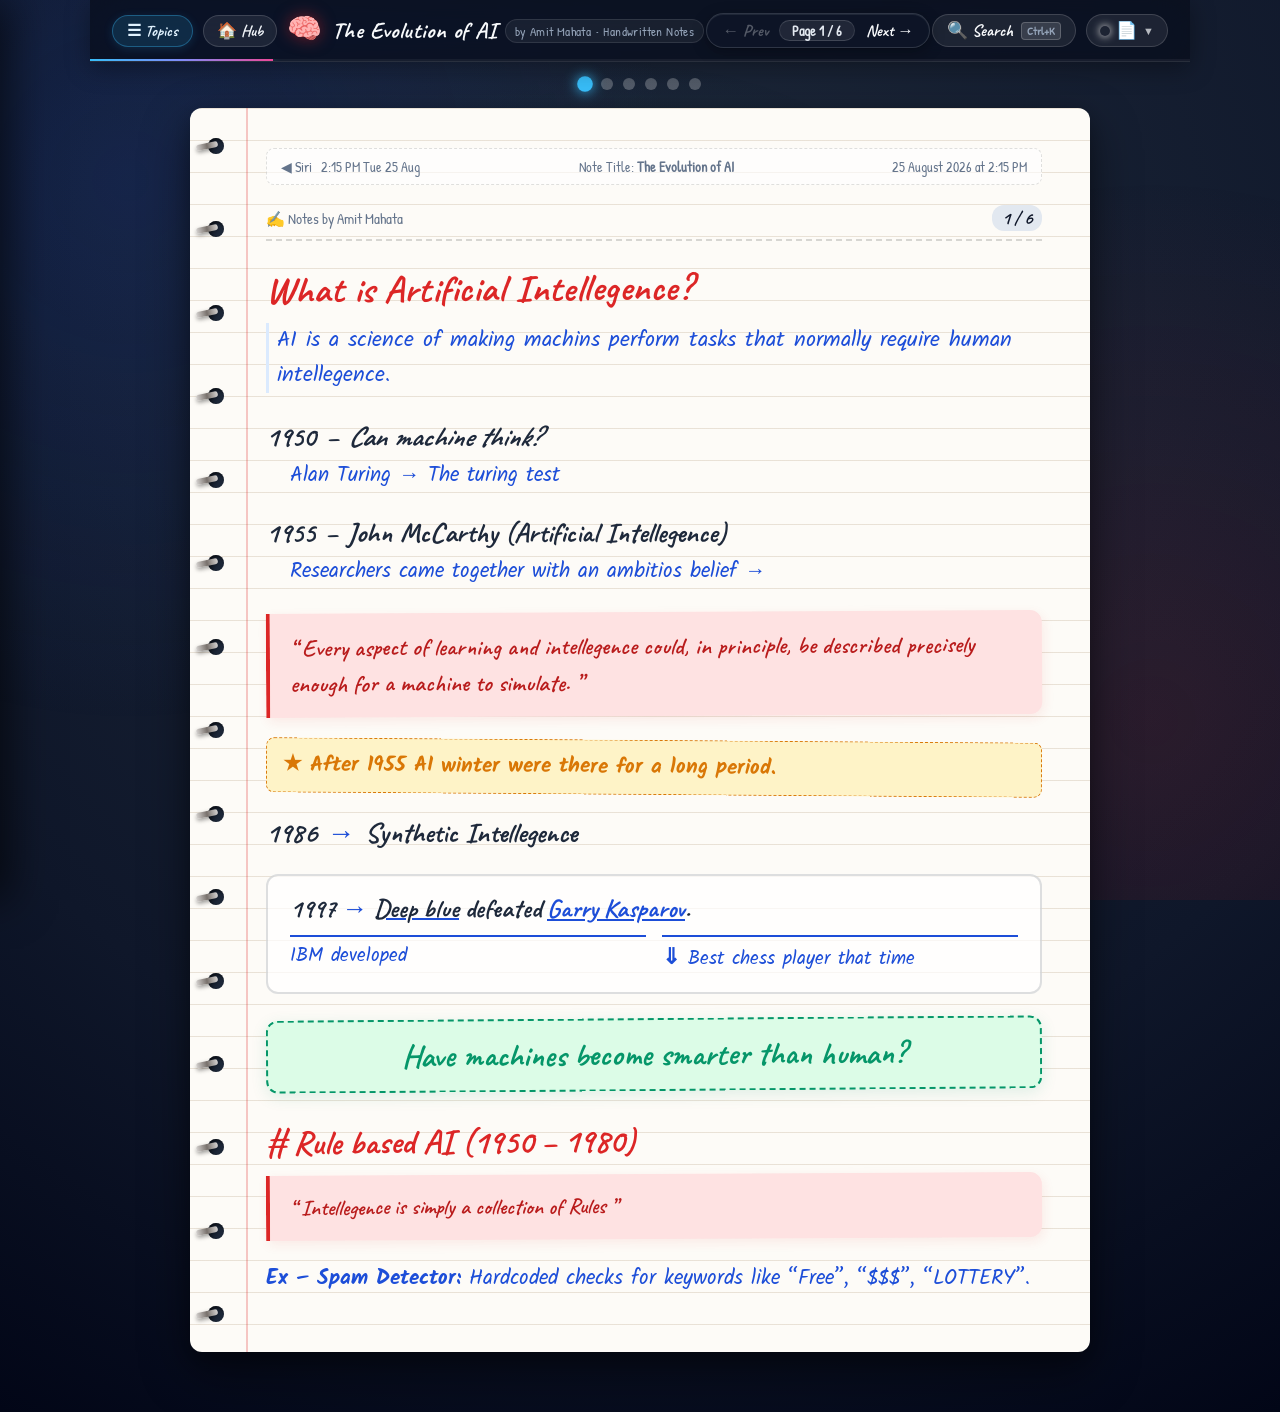
==== commit 653ca749: "pdf option removed" ====
--- a/ai-notes/index.html
+++ b/ai-notes/index.html
@@ -54,7 +54,6 @@
           <span>🔍 Search</span>
           <span class="kbd-hint">Ctrl+K</span>
         </button>
-        <button class="nav-btn pdf-btn" id="pdfBtn" onclick="window.print()" title="Export or Print as PDF">📥 PDF</button>
       </div>
     </header>
 
@@ -194,9 +193,6 @@
 
       <!-- Sidebar Footer -->
       <div class="sidebar-footer">
-        <button class="sidebar-action-btn pdf-btn" onclick="window.print(); toggleSidebar(false)">
-          <span>📥 Download AI Notes PDF</span>
-        </button>
         <a href="../index.html" class="sidebar-action-btn home-btn">
           <span>🏠 Return to All Notebooks Hub</span>
         </a>
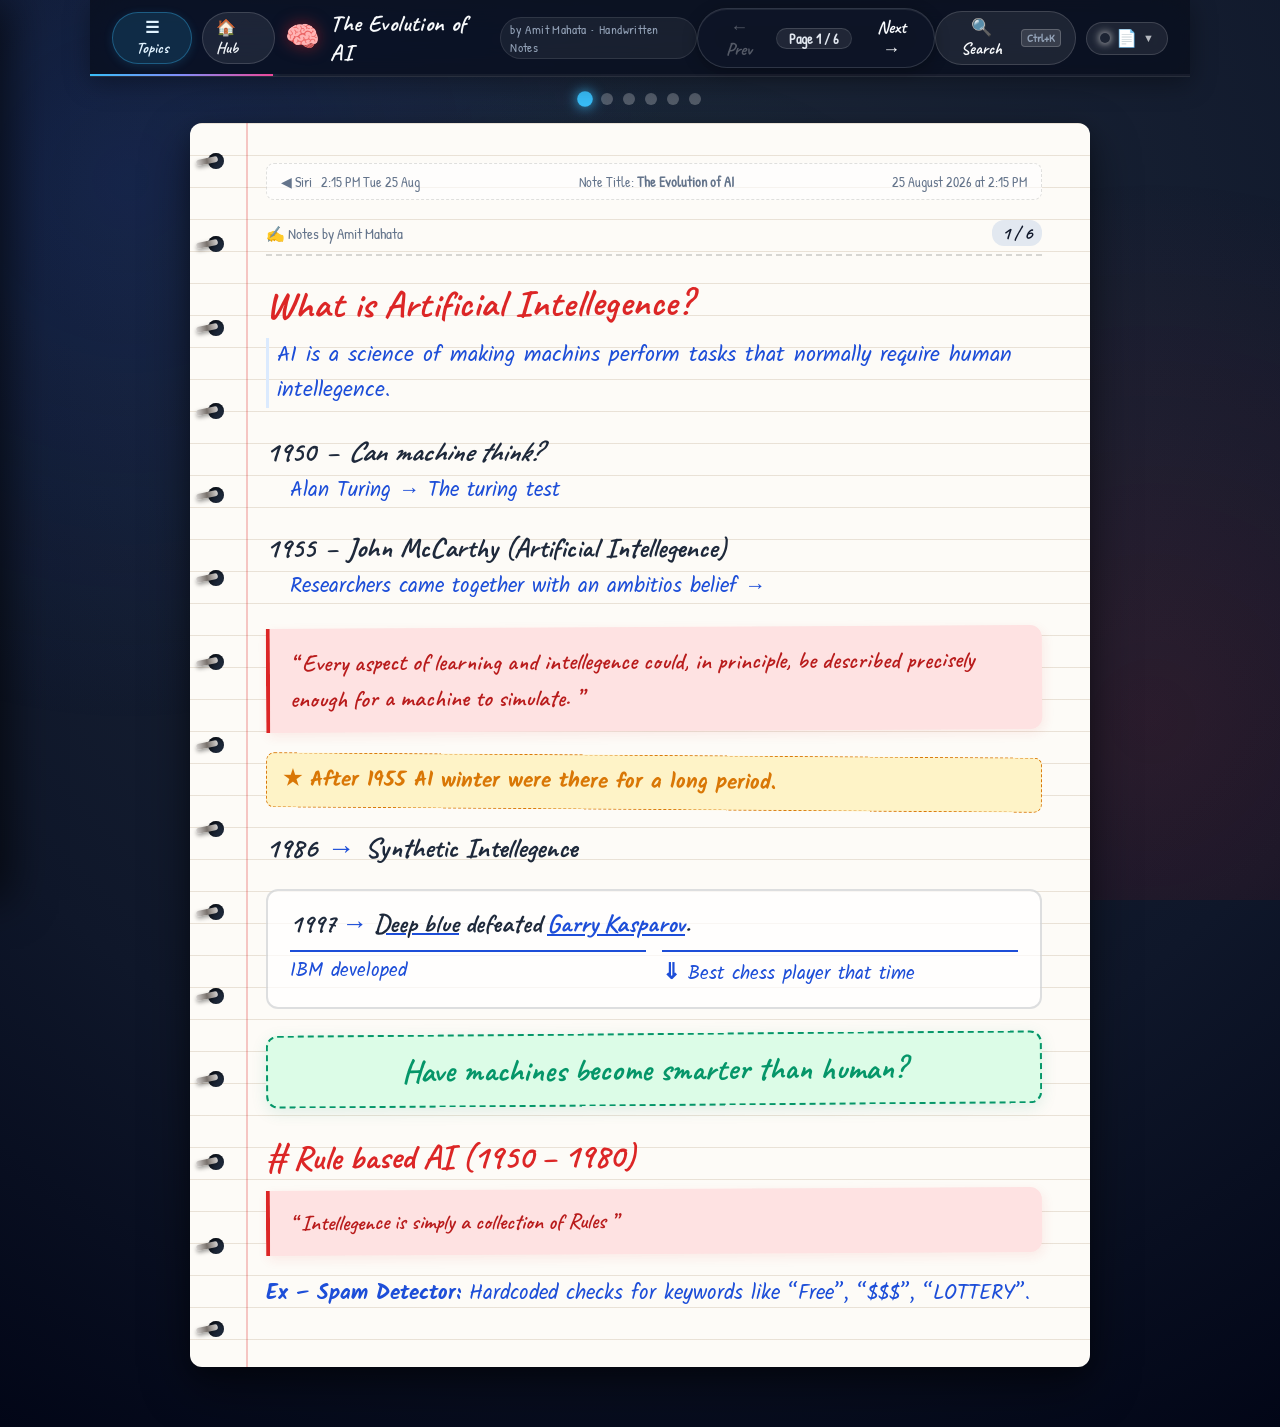
==== commit e414b991: "Expand DSA & System Design notes with hand-drawn sketches and case studies - Add shared sketch kit (" ====
--- a/ai-notes/index.html
+++ b/ai-notes/index.html
@@ -85,7 +85,7 @@
             <span class="switcher-icon">📐</span>
             <div class="switcher-info">
               <span class="switcher-title">System Design</span>
-              <span class="switcher-pages">8 Pages</span>
+              <span class="switcher-pages">10 Pages</span>
             </div>
           </a>
           <a href="../kubernetes-notes/index.html" class="switcher-card" title="Kubernetes Notes">
@@ -106,7 +106,7 @@
             <span class="switcher-icon">💻</span>
             <div class="switcher-info">
               <span class="switcher-title">DSA Master</span>
-              <span class="switcher-pages">12 Pages</span>
+              <span class="switcher-pages">14 Pages</span>
             </div>
           </a>
         </nav>
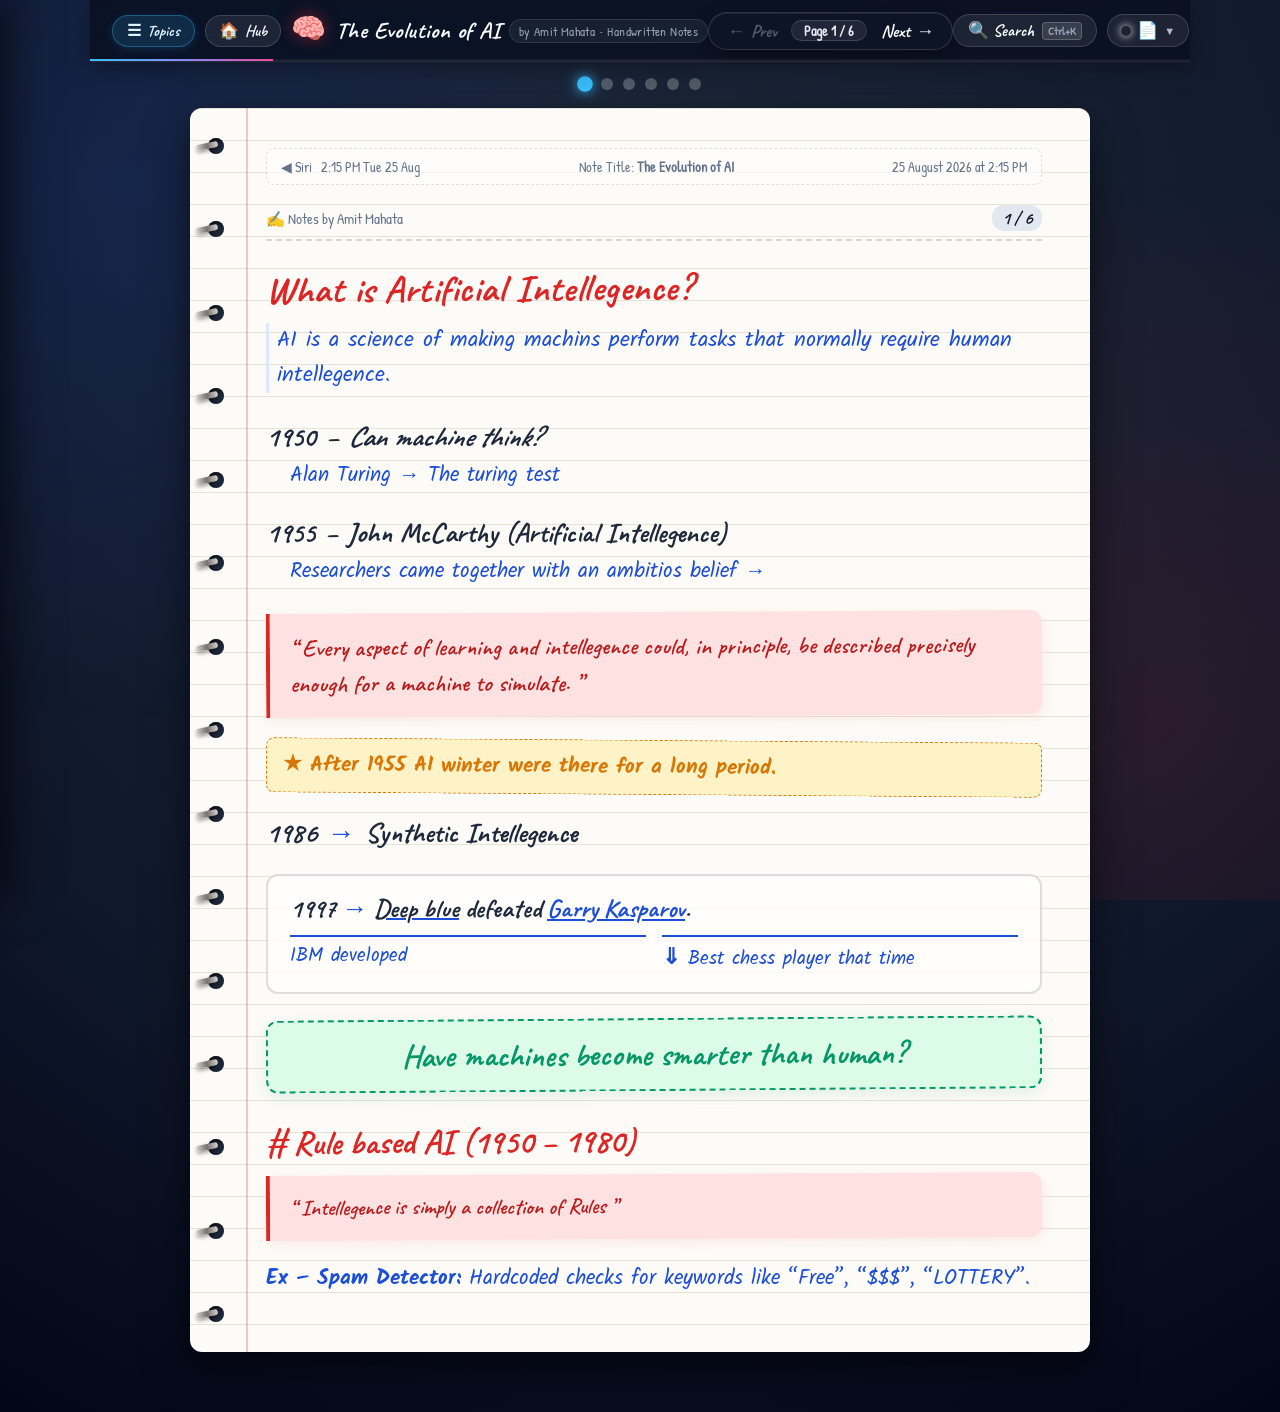
==== commit fdb750c3: "Add Interview Q&A notebook (Tier 1-3) and fix mobile topbar / dark tables New interview-notes/ noteb" ====
--- a/ai-notes/index.html
+++ b/ai-notes/index.html
@@ -39,19 +39,19 @@
     <!-- Top Navigation Bar -->
     <header class="topbar">
       <div class="topbar-left">
-        <button class="nav-btn drawer-toggle-btn" onclick="toggleSidebar(true)" title="Topic Index & Notebook Switcher">☰ Topics</button>
-        <a href="../index.html" class="home-link-btn" title="Back to All Notes Hub">🏠 Hub</a>
+        <button class="nav-btn drawer-toggle-btn" onclick="toggleSidebar(true)" title="Topic Index & Notebook Switcher" aria-label="Topics">☰<span class="btn-label"> Topics</span></button>
+        <a href="../index.html" class="home-link-btn" title="Back to All Notes Hub" aria-label="Notes Hub">🏠<span class="btn-label"> Hub</span></a>
         <span class="brand-icon">🧠</span>
         <span class="topbar-title">The Evolution of AI <span class="author-pill">by Amit Mahata • Handwritten Notes</span></span>
       </div>
       <div class="topbar-center">
-        <button class="nav-btn" id="prevBtn" onclick="changePage(-1)" title="Previous Page">← Prev</button>
+        <button class="nav-btn" id="prevBtn" onclick="changePage(-1)" title="Previous Page" aria-label="Previous page">←<span class="btn-label"> Prev</span></button>
         <span class="page-indicator" id="pageIndicator">Page 1 / 6</span>
-        <button class="nav-btn" id="nextBtn" onclick="changePage(1)" title="Next Page">Next →</button>
+        <button class="nav-btn" id="nextBtn" onclick="changePage(1)" title="Next Page" aria-label="Next page"><span class="btn-label">Next </span>→</button>
       </div>
       <div class="topbar-right">
-        <button class="topbar-search-btn" onclick="openSearchModal()" title="Search All Notes (Ctrl+K)">
-          <span>🔍 Search</span>
+        <button class="topbar-search-btn" onclick="openSearchModal()" title="Search All Notes (Ctrl+K)" aria-label="Search all notes">
+          <span>🔍<span class="btn-label"> Search</span></span>
           <span class="kbd-hint">Ctrl+K</span>
         </button>
       </div>
@@ -107,6 +107,13 @@
             <div class="switcher-info">
               <span class="switcher-title">DSA Master</span>
               <span class="switcher-pages">14 Pages</span>
+            </div>
+          </a>
+          <a href="../interview-notes/index.html" class="switcher-card" title="Interview Q&amp;A Notes">
+            <span class="switcher-icon">🎯</span>
+            <div class="switcher-info">
+              <span class="switcher-title">Interview Q&amp;A</span>
+              <span class="switcher-pages">25 Pages</span>
             </div>
           </a>
         </nav>
--- a/shared-search.css
+++ b/shared-search.css
@@ -663,9 +663,29 @@
   box-shadow: 0 4px 18px rgba(245, 158, 11, 0.35) !important;
 }
 
+/* Topbar labels never wrap onto two lines */
+.topbar .nav-btn,
+.topbar-search-btn,
+.drawer-toggle-btn,
+.home-link-btn,
+.topbar-title {
+  white-space: nowrap !important;
+}
+
 /* Mobile responsive topbar adjustments */
+@media (max-width: 1200px) {
+  .topbar-title {
+    display: none !important;  /* the logo emoji and page heading still name the notebook */
+  }
+}
+
 @media (max-width: 900px) {
   .author-pill {
+    display: none !important;
+  }
+
+  .topbar-right .btn-label,
+  .theme-caret {
     display: none !important;
   }
 }
@@ -688,6 +708,73 @@
   .topbar-center .nav-btn {
     padding: 3px 8px !important;
     font-size: 16px !important;
+  }
+}
+
+/* Phones: icon-only buttons on row 1, the pager on its own row 2 (the layout
+   the AI/K8s/Docker/System Design notebooks already use), so nothing is wider
+   than the screen. Labels live in .btn-label spans; buttons keep aria-labels. */
+@media (max-width: 680px) {
+  header.topbar {
+    flex-wrap: wrap !important;
+    padding: 8px 10px !important;
+    gap: 6px 8px !important;
+  }
+
+  .topbar-left {
+    flex: 1 1 auto !important;
+    gap: 6px !important;
+  }
+
+  .topbar-right {
+    flex: 0 0 auto !important;
+    gap: 6px !important;
+  }
+
+  .topbar-center {
+    order: 3;
+    flex: 1 0 100% !important;
+    justify-content: center !important;
+  }
+
+  .app {
+    max-width: 100vw !important;  /* a long word on a page must not widen the whole app */
+  }
+
+  .dot-nav {
+    flex-wrap: wrap !important;
+    justify-content: center !important;
+    max-width: calc(100vw - 24px) !important;
+    row-gap: 8px !important;
+  }
+
+  .btn-label,
+  .theme-caret,
+  .topbar-left .brand-icon,
+  .topbar-left .docker-logo,
+  .topbar-left .k8s-logo {
+    display: none !important;
+  }
+
+  .drawer-toggle-btn,
+  .home-link-btn,
+  .topbar-search-btn,
+  .topbar-theme-btn,
+  .topbar-right .nav-btn {
+    padding: 4px 9px !important;
+    white-space: nowrap !important;
+  }
+
+  .topbar-center .nav-btn {
+    padding: 3px 12px !important;
+  }
+
+  .topbar-center .btn-label {
+    display: inline !important;  /* the pager has its own row, so keep the words */
+  }
+
+  .topbar-center .page-indicator {
+    padding: 0 5px !important;
   }
 }
 
@@ -970,6 +1057,15 @@
   color: #f8fafc !important;
 }
 
+/* Table headers use light fills in the paper theme; give them a dark fill + light ink here */
+html[data-theme="dark"] .compare-table th,
+html[data-theme="blueprint"] .compare-table th,
+html[data-theme="dark"] .handwritten-table th,
+html[data-theme="blueprint"] .handwritten-table th {
+  background: rgba(99, 102, 241, 0.28) !important;
+  color: #e0e7ff !important;
+}
+
 html[data-theme="dark"] .compare-cell,
 html[data-theme="dark"] .compare-row,
 html[data-theme="dark"] th,
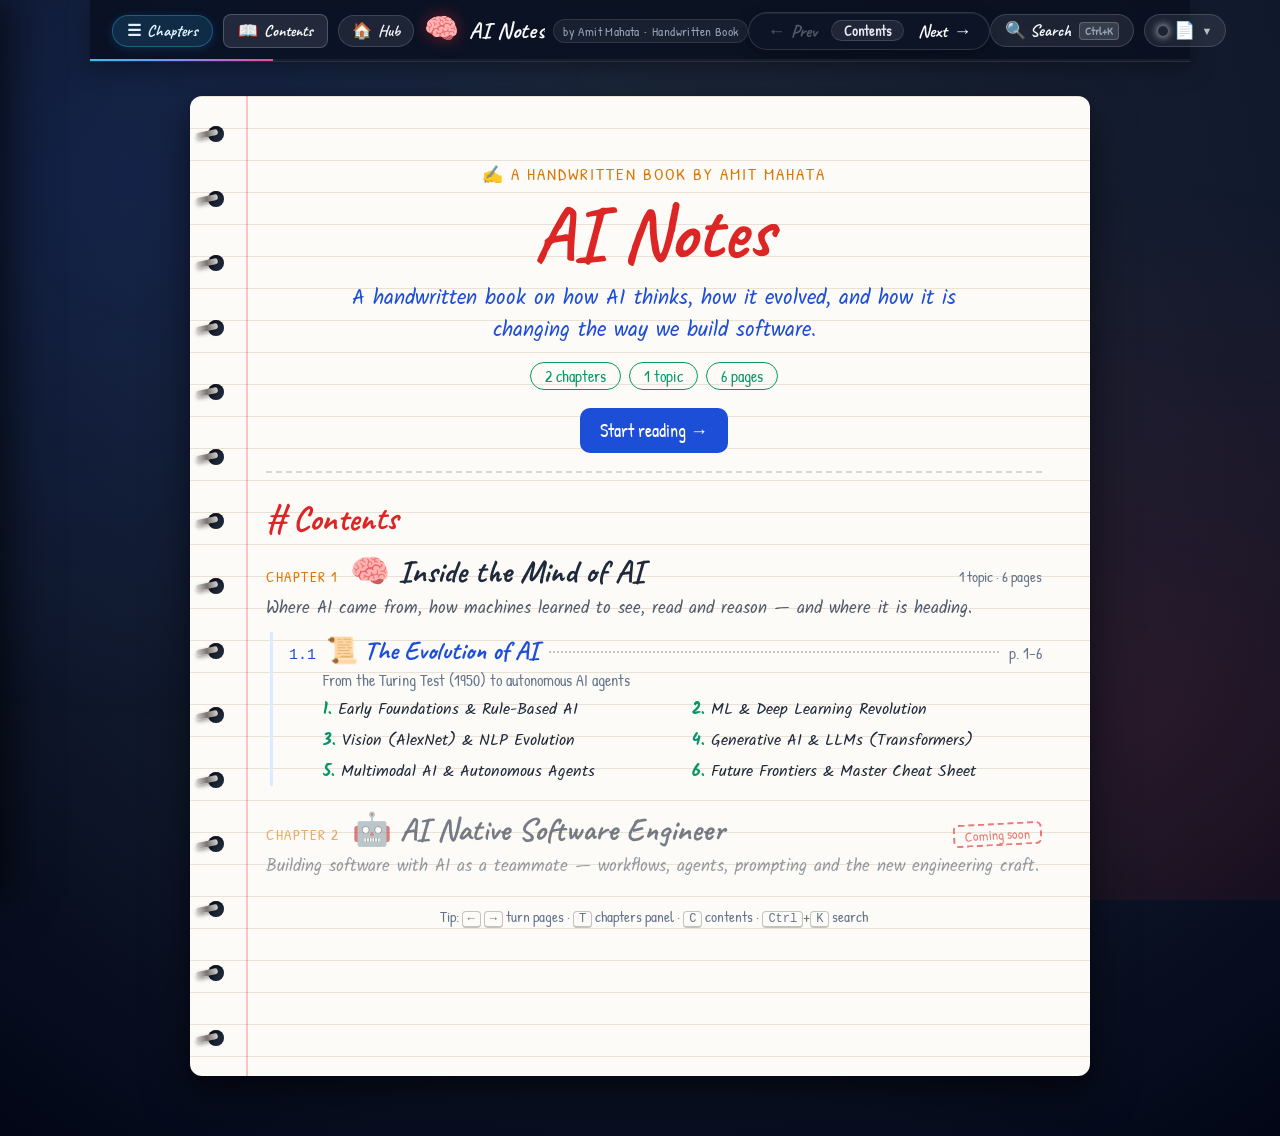
==== commit 45194da2: "Restructure AI notes as a book with chapters and topics AI notes are now organised as Book > Chapter" ====
--- a/ai-notes/index.html
+++ b/ai-notes/index.html
@@ -4,10 +4,10 @@
 <head>
   <meta charset="UTF-8" />
   <meta name="viewport" content="width=device-width, initial-scale=1.0" />
-  <title>The Evolution of AI - Handwritten Notes by Amit Mahata</title>
+  <title>AI Notes — A Handwritten Book by Amit Mahata</title>
   <link rel="icon" href="data:image/svg+xml,<svg xmlns='http://www.w3.org/2000/svg' viewBox='0 0 100 100'><text y='.9em' font-size='90'>🧠</text></svg>" />
   <meta name="description"
-    content="Comprehensive handwritten-style study notes covering the Evolution of AI — from Turing Test (1950), Rule-based Expert Systems, Machine Learning & Deep Learning, AlexNet, NLP & Transformers, to Generative AI, Multimodal LLMs, and Autonomous AI Agents." />
+    content="A handwritten-style AI book organised into chapters and topics. Chapter 1, Inside the Mind of AI, covers the Evolution of AI — from Turing Test (1950), Rule-based Expert Systems, Machine Learning & Deep Learning, AlexNet, NLP & Transformers, to Generative AI, Multimodal LLMs, and Autonomous AI Agents." />
 
   <!-- Handwritten & Code Google Fonts -->
   <link rel="preconnect" href="https://fonts.googleapis.com" />
@@ -39,14 +39,15 @@
     <!-- Top Navigation Bar -->
     <header class="topbar">
       <div class="topbar-left">
-        <button class="nav-btn drawer-toggle-btn" onclick="toggleSidebar(true)" title="Topic Index & Notebook Switcher" aria-label="Topics">☰<span class="btn-label"> Topics</span></button>
+        <button class="nav-btn drawer-toggle-btn" onclick="toggleSidebar(true)" title="Chapters, topics &amp; notebook switcher (T)" aria-label="Chapters">☰<span class="btn-label"> Chapters</span></button>
+        <button class="nav-btn contents-btn" onclick="goToContents()" title="Book contents (C)" aria-label="Book contents">📖<span class="btn-label"> Contents</span></button>
         <a href="../index.html" class="home-link-btn" title="Back to All Notes Hub" aria-label="Notes Hub">🏠<span class="btn-label"> Hub</span></a>
         <span class="brand-icon">🧠</span>
-        <span class="topbar-title">The Evolution of AI <span class="author-pill">by Amit Mahata • Handwritten Notes</span></span>
+        <span class="topbar-title"><span id="topbarTitleText">AI Notes</span> <span class="author-pill" id="topbarBreadcrumb">by Amit Mahata • Handwritten Book</span></span>
       </div>
       <div class="topbar-center">
         <button class="nav-btn" id="prevBtn" onclick="changePage(-1)" title="Previous Page" aria-label="Previous page">←<span class="btn-label"> Prev</span></button>
-        <span class="page-indicator" id="pageIndicator">Page 1 / 6</span>
+        <span class="page-indicator" id="pageIndicator">Contents</span>
         <button class="nav-btn" id="nextBtn" onclick="changePage(1)" title="Next Page" aria-label="Next page"><span class="btn-label">Next </span>→</button>
       </div>
       <div class="topbar-right">
@@ -77,8 +78,8 @@
           <a href="../ai-notes/index.html" class="switcher-card active" title="AI Notes">
             <span class="switcher-icon">🧠</span>
             <div class="switcher-info">
-              <span class="switcher-title">AI Evolution</span>
-              <span class="switcher-pages">6 Pages</span>
+              <span class="switcher-title">AI Notes</span>
+              <span class="switcher-pages">Book • 6 Pages</span>
             </div>
           </a>
           <a href="../system-design-notes/index.html" class="switcher-card" title="System Design Notes">
@@ -121,82 +122,16 @@
 
       <!-- Search Filter -->
       <div class="sidebar-section">
-        <div class="section-label">TOPIC EXPLORER (PRESS 'T')</div>
+        <div class="section-label">BOOK CONTENTS (PRESS 'T')</div>
         <div class="sidebar-search-box">
           <span class="search-icon">🔍</span>
-          <input type="text" id="topicSearchInput" placeholder="Search topics (e.g. Turing, CNN, LLM)..." oninput="filterSidebarTopics(this.value)" autocomplete="off" />
+          <input type="text" id="topicSearchInput" placeholder="Search chapters &amp; topics (e.g. Turing, CNN, LLM)..." oninput="filterSidebarTopics(this.value)" autocomplete="off" />
           <button class="clear-search-btn" id="clearSearchBtn" onclick="clearTopicSearch()" style="display:none;">&times;</button>
         </div>
       </div>
 
-      <!-- Topics Tree / List -->
-      <div class="sidebar-topics-list" id="sidebarTopicsList">
-        <div class="sidebar-topic-item active" data-page="1" data-keywords="turing mccarthy 1950 1955 1986 rule based expert systems spam chess" onclick="goToPage(1)">
-          <div class="topic-left">
-            <span class="topic-num-badge">P1</span>
-            <div class="topic-info">
-              <span class="topic-title">Early Foundations &amp; Rule-Based AI</span>
-              <span class="topic-subtitle">Turing Test (1950), McCarthy, Chess &amp; Rules</span>
-            </div>
-          </div>
-          <span class="topic-tag-pill" style="background: #fee2e2; color: #dc2626;">Origins</span>
-        </div>
-
-        <div class="sidebar-topic-item" data-page="2" data-keywords="machine learning deep learning neural networks backpropagation weights data" onclick="goToPage(2)">
-          <div class="topic-left">
-            <span class="topic-num-badge">P2</span>
-            <div class="topic-info">
-              <span class="topic-title">ML &amp; Deep Learning Revolution</span>
-              <span class="topic-subtitle">Paradigm Shift, Features vs Neural Weights</span>
-            </div>
-          </div>
-          <span class="topic-tag-pill" style="background: #dbeafe; color: #1d4ed8;">ML &amp; DL</span>
-        </div>
-
-        <div class="sidebar-topic-item" data-page="3" data-keywords="alexnet imagenet cnn computer vision nlp word2vec rnn lstm attention" onclick="goToPage(3)">
-          <div class="topic-left">
-            <span class="topic-num-badge">P3</span>
-            <div class="topic-info">
-              <span class="topic-title">Vision (AlexNet) &amp; NLP Evolution</span>
-              <span class="topic-subtitle">ImageNet 2012, Word2Vec, Attention Mechanism</span>
-            </div>
-          </div>
-          <span class="topic-tag-pill" style="background: #ede9fe; color: #7c3aed;">Vision &amp; NLP</span>
-        </div>
-
-        <div class="sidebar-topic-item" data-page="4" data-keywords="transformers attention is all you need gpt bert generative ai llm pre-training rlhf" onclick="goToPage(4)">
-          <div class="topic-left">
-            <span class="topic-num-badge">P4</span>
-            <div class="topic-info">
-              <span class="topic-title">Generative AI &amp; LLMs (Transformers)</span>
-              <span class="topic-subtitle">Attention Is All You Need, GPT, Pre-training &amp; RLHF</span>
-            </div>
-          </div>
-          <span class="topic-tag-pill" style="background: #fef3c7; color: #d97706;">GenAI</span>
-        </div>
-
-        <div class="sidebar-topic-item" data-page="5" data-keywords="multimodal gpt-4v gemini autonomous agents tools memory react reflection multi-agent" onclick="goToPage(5)">
-          <div class="topic-left">
-            <span class="topic-num-badge">P5</span>
-            <div class="topic-info">
-              <span class="topic-title">Multimodal AI &amp; Autonomous Agents</span>
-              <span class="topic-subtitle">Vision-Language, Tool Use, Memory &amp; Multi-Agent</span>
-            </div>
-          </div>
-          <span class="topic-tag-pill" style="background: #dcfce7; color: #059669;">Agents</span>
-        </div>
-
-        <div class="sidebar-topic-item" data-page="6" data-keywords="future frontier reasoning agi timeline summary comparison cheat sheet" onclick="goToPage(6)">
-          <div class="topic-left">
-            <span class="topic-num-badge">P6</span>
-            <div class="topic-info">
-              <span class="topic-title">Future Frontiers &amp; Master Cheat Sheet</span>
-              <span class="topic-subtitle">Timeline Comparison, Paradigm Matrix &amp; Key Takeaways</span>
-            </div>
-          </div>
-          <span class="topic-tag-pill" style="background: #f1f5f9; color: #334155;">Summary</span>
-        </div>
-      </div>
+      <!-- Chapter → Topic → Page tree (built by script.js from the <main> markup) -->
+      <div class="sidebar-topics-list" id="sidebarTopicsList"></div>
 
       <!-- Sidebar Footer -->
       <div class="sidebar-footer">
@@ -209,57 +144,62 @@
     <!-- Dot Navigation -->
     <div class="dot-nav" id="dotNav"></div>
 
-    <!-- Table of Contents Modal -->
-    <div class="toc-modal" id="tocModal">
-      <div class="toc-card">
-        <div class="toc-header">
-          <h3>Table of Contents (AI Master Notes)</h3>
-          <button class="toc-close" onclick="toggleTOC(false)">&times;</button>
-        </div>
-        <div class="toc-list">
-          <div class="toc-item" onclick="goToPage(1)">
-            <span>Page 1: Early Foundations (1950 – 1997) &amp; Rule-Based AI</span>
-            <span style="color: var(--ink-red); font-weight: bold;">Origins</span>
-          </div>
-          <div class="toc-item" onclick="goToPage(2)">
-            <span>Page 2: Machine Learning &amp; Deep Learning Revolution</span>
-            <span style="color: var(--ink-blue); font-weight: bold;">ML &amp; Neural Nets</span>
-          </div>
-          <div class="toc-item" onclick="goToPage(3)">
-            <span>Page 3: Computer Vision (AlexNet) &amp; NLP Evolution</span>
-            <span style="color: var(--ink-purple); font-weight: bold;">Vision &amp; NLP</span>
-          </div>
-          <div class="toc-item" onclick="goToPage(4)">
-            <span>Page 4: Transformers (2017), LLMs &amp; Generative AI</span>
-            <span style="color: var(--ink-yellow); font-weight: bold;">Transformers &amp; GenAI</span>
-          </div>
-          <div class="toc-item" onclick="goToPage(5)">
-            <span>Page 5: Multimodal AI &amp; The AI Today (Agents)</span>
-            <span style="color: var(--ink-green); font-weight: bold;">Modern Autonomous AI</span>
-          </div>
-          <div class="toc-item" onclick="goToPage(6)">
-            <span>Page 6: Master Analysis: Have Machines Become Smarter Than Humans?</span>
-            <span style="color: var(--ink-red); font-weight: bold;">Synthesis</span>
-          </div>
-        </div>
-      </div>
-    </div>
-
     <!-- Notebook Pages Container -->
-    <main class="notebook-container" id="notebookContainer">
+    <!--
+      THE AI BOOK — how to add notes
+
+      <main>                                  = the book
+        <section class="book-chapter">        = a chapter
+          <section class="book-topic">        = a topic inside the chapter
+            <article class="notebook-page">   = a page inside the topic
+
+      script.js builds everything else from this markup: the Contents page,
+      chapter opener pages, the sidebar tree, page headers ("Ch 1 › Topic · 2 / 6"),
+      spiral holes, dots, prev/next across topics and #deep-links.
+
+      New page    → add inside a topic:
+                      <article class="notebook-page" data-title="..." data-subtitle="..."
+                        data-keywords="..." data-tag="..." data-tag-color="red|blue|purple|yellow|green|slate">
+                        <div class="page-content"> ...your notes... </div>
+                      </article>
+      New topic   → <section class="book-topic" data-id data-title data-subtitle data-icon>
+      New chapter → <section class="book-chapter" data-id data-title data-subtitle data-icon>
+                    (add data-status="coming-soon" while it has no pages)
+
+      Global page numbers (?page=N, used by the Ctrl+K search index) follow document
+      order. Append new topics/chapters after the existing ones, or update the
+      ai-notes entries in ../shared-search.js.
+    -->
+    <main class="notebook-container" id="notebookContainer"
+      data-book-title="AI Notes"
+      data-book-subtitle="A handwritten book on how AI thinks, how it evolved, and how it is changing the way we build software."
+      data-book-author="Amit Mahata">
+
+      <!-- ═════════════════════════════════════════════════════════
+           CHAPTER 1 · Inside the Mind of AI
+           ═════════════════════════════════════════════════════════ -->
+      <section class="book-chapter"
+        data-id="inside-the-mind-of-ai"
+        data-title="Inside the Mind of AI"
+        data-subtitle="Where AI came from, how machines learned to see, read and reason — and where it is heading."
+        data-icon="🧠">
+
+        <!-- ── Topic 1.1 · The Evolution of AI ─────────────────── -->
+        <section class="book-topic"
+          data-id="evolution-of-ai"
+          data-title="The Evolution of AI"
+          data-subtitle="From the Turing Test (1950) to autonomous AI agents"
+          data-icon="📜">
 
       <!-- =========================================================
            PAGE 1: Early Foundations (1950 – 1997) & Rule-Based AI
            ========================================================= -->
-      <article class="notebook-page active" id="page-1">
+      <article class="notebook-page"
+        data-title="Early Foundations &amp; Rule-Based AI"
+        data-subtitle="Turing Test (1950), McCarthy, Chess &amp; Rules"
+        data-keywords="turing mccarthy 1950 1955 1986 rule based expert systems spam chess"
+        data-tag="Origins" data-tag-color="red">
         <div class="notebook-inner">
-          <div class="spiral-holes">
-            <div class="hole"></div><div class="hole"></div><div class="hole"></div>
-            <div class="hole"></div><div class="hole"></div><div class="hole"></div>
-            <div class="hole"></div><div class="hole"></div><div class="hole"></div>
-            <div class="hole"></div><div class="hole"></div><div class="hole"></div>
-            <div class="hole"></div><div class="hole"></div><div class="hole"></div>
-          </div>
 
           <div class="page-content">
 
@@ -270,10 +210,6 @@
               <span>25 August 2026 at 2:15 PM</span>
             </div>
 
-            <div class="page-header">
-              <span class="author-tag">✍️ Notes by Amit Mahata</span>
-              <span class="page-num">1 / 6</span>
-            </div>
 
             <!-- Red Title from Note -->
             <h1 class="note-title-red">
@@ -363,21 +299,14 @@
       <!-- =========================================================
            PAGE 2: Machine Learning & Deep Learning Revolution
            ========================================================= -->
-      <article class="notebook-page" id="page-2">
+      <article class="notebook-page"
+        data-title="ML &amp; Deep Learning Revolution"
+        data-subtitle="Paradigm Shift, Features vs Neural Weights"
+        data-keywords="machine learning deep learning neural networks backpropagation weights data"
+        data-tag="ML &amp; DL" data-tag-color="blue">
         <div class="notebook-inner">
-          <div class="spiral-holes">
-            <div class="hole"></div><div class="hole"></div><div class="hole"></div>
-            <div class="hole"></div><div class="hole"></div><div class="hole"></div>
-            <div class="hole"></div><div class="hole"></div><div class="hole"></div>
-            <div class="hole"></div><div class="hole"></div><div class="hole"></div>
-            <div class="hole"></div><div class="hole"></div><div class="hole"></div>
-          </div>
 
           <div class="page-content">
-            <div class="page-header">
-              <span class="author-tag">✍️ Notes by Amit Mahata</span>
-              <span class="page-num">2 / 6</span>
-            </div>
 
             <!-- Expert Systems / Medical Example -->
             <div style="background: rgba(255, 255, 255, 0.7); border: 1.5px dashed var(--ink-yellow); border-radius: 10px; padding: 12px 18px; margin-bottom: 20px;">
@@ -451,21 +380,14 @@
       <!-- =========================================================
            PAGE 3: Computer Vision Revolution & NLP Evolution
            ========================================================= -->
-      <article class="notebook-page" id="page-3">
+      <article class="notebook-page"
+        data-title="Vision (AlexNet) &amp; NLP Evolution"
+        data-subtitle="ImageNet 2012, Word2Vec, Attention Mechanism"
+        data-keywords="alexnet imagenet cnn computer vision nlp word2vec rnn lstm attention"
+        data-tag="Vision &amp; NLP" data-tag-color="purple">
         <div class="notebook-inner">
-          <div class="spiral-holes">
-            <div class="hole"></div><div class="hole"></div><div class="hole"></div>
-            <div class="hole"></div><div class="hole"></div><div class="hole"></div>
-            <div class="hole"></div><div class="hole"></div><div class="hole"></div>
-            <div class="hole"></div><div class="hole"></div><div class="hole"></div>
-            <div class="hole"></div><div class="hole"></div><div class="hole"></div>
-          </div>
 
           <div class="page-content">
-            <div class="page-header">
-              <span class="author-tag">✍️ Notes by Amit Mahata</span>
-              <span class="page-num">3 / 6</span>
-            </div>
 
             <!-- Key Insight Callout: Difference between ML & DL -->
             <div class="yellow-callout" style="font-size: 22px;">
@@ -547,21 +469,14 @@
       <!-- =========================================================
            PAGE 4: Transformers (2017), LLMs & Generative AI
            ========================================================= -->
-      <article class="notebook-page" id="page-4">
+      <article class="notebook-page"
+        data-title="Generative AI &amp; LLMs (Transformers)"
+        data-subtitle="Attention Is All You Need, GPT, Pre-training &amp; RLHF"
+        data-keywords="transformers attention is all you need gpt bert generative ai llm pre-training rlhf"
+        data-tag="GenAI" data-tag-color="yellow">
         <div class="notebook-inner">
-          <div class="spiral-holes">
-            <div class="hole"></div><div class="hole"></div><div class="hole"></div>
-            <div class="hole"></div><div class="hole"></div><div class="hole"></div>
-            <div class="hole"></div><div class="hole"></div><div class="hole"></div>
-            <div class="hole"></div><div class="hole"></div><div class="hole"></div>
-            <div class="hole"></div><div class="hole"></div><div class="hole"></div>
-          </div>
 
           <div class="page-content">
-            <div class="page-header">
-              <span class="author-tag">✍️ Notes by Amit Mahata</span>
-              <span class="page-num">4 / 6</span>
-            </div>
 
             <div class="handwritten-green-text" style="font-size: 21px; font-weight: bold; margin-bottom: 14px;">
               ↳ much much better RNN (solving sequential bottlenecks with Self-Attention)
@@ -647,21 +562,14 @@
       <!-- =========================================================
            PAGE 5: Multimodal AI & The AI Today (Agents)
            ========================================================= -->
-      <article class="notebook-page" id="page-5">
+      <article class="notebook-page"
+        data-title="Multimodal AI &amp; Autonomous Agents"
+        data-subtitle="Vision-Language, Tool Use, Memory &amp; Multi-Agent"
+        data-keywords="multimodal gpt-4v gemini autonomous agents tools memory react reflection multi-agent"
+        data-tag="Agents" data-tag-color="green">
         <div class="notebook-inner">
-          <div class="spiral-holes">
-            <div class="hole"></div><div class="hole"></div><div class="hole"></div>
-            <div class="hole"></div><div class="hole"></div><div class="hole"></div>
-            <div class="hole"></div><div class="hole"></div><div class="hole"></div>
-            <div class="hole"></div><div class="hole"></div><div class="hole"></div>
-            <div class="hole"></div><div class="hole"></div><div class="hole"></div>
-          </div>
 
           <div class="page-content">
-            <div class="page-header">
-              <span class="author-tag">✍️ Notes by Amit Mahata</span>
-              <span class="page-num">5 / 6</span>
-            </div>
 
             <div class="handwritten-blue-text" style="font-size: 21px; margin-bottom: 14px;">
               &ndash; <strong>Memory &amp; Context:</strong> Long-horizon reasoning across millions of tokens.
@@ -815,21 +723,14 @@
       <!-- =========================================================
            PAGE 6: Master Analysis: Have Machines Become Smarter?
            ========================================================= -->
-      <article class="notebook-page" id="page-6">
+      <article class="notebook-page"
+        data-title="Future Frontiers &amp; Master Cheat Sheet"
+        data-subtitle="Timeline Comparison, Paradigm Matrix &amp; Key Takeaways"
+        data-keywords="future frontier reasoning agi timeline summary comparison cheat sheet"
+        data-tag="Summary" data-tag-color="slate">
         <div class="notebook-inner">
-          <div class="spiral-holes">
-            <div class="hole"></div><div class="hole"></div><div class="hole"></div>
-            <div class="hole"></div><div class="hole"></div><div class="hole"></div>
-            <div class="hole"></div><div class="hole"></div><div class="hole"></div>
-            <div class="hole"></div><div class="hole"></div><div class="hole"></div>
-            <div class="hole"></div><div class="hole"></div><div class="hole"></div>
-          </div>
 
           <div class="page-content">
-            <div class="page-header">
-              <span class="author-tag">✍️ Notes by Amit Mahata</span>
-              <span class="page-num">6 / 6</span>
-            </div>
 
             <h1 class="note-title-red" style="color: var(--ink-green);">
               Analysis: Are Machines Smarter Than Humans?
@@ -889,6 +790,28 @@
         </div>
       </article>
 
+        </section><!-- /topic: evolution-of-ai -->
+
+        <!-- Next topic of Chapter 1 goes here:
+        <section class="book-topic" data-id="..." data-title="..." data-subtitle="..." data-icon="...">
+          <article class="notebook-page" data-title="..." ...> <div class="page-content">…</div> </article>
+        </section> -->
+
+      </section><!-- /chapter: inside-the-mind-of-ai -->
+
+      <!-- ═════════════════════════════════════════════════════════
+           CHAPTER 2 · AI Native Software Engineer  (coming soon)
+           Add <section class="book-topic"> blocks here and remove
+           data-status="coming-soon" once it has pages.
+           ═════════════════════════════════════════════════════════ -->
+      <section class="book-chapter"
+        data-id="ai-native-software-engineer"
+        data-title="AI Native Software Engineer"
+        data-subtitle="Building software with AI as a teammate — workflows, agents, prompting and the new engineering craft."
+        data-icon="🤖"
+        data-status="coming-soon">
+      </section>
+
     </main>
 
   </div>
--- a/ai-notes/styles.css
+++ b/ai-notes/styles.css
@@ -1592,3 +1592,732 @@
   }
 }
 
+
+/* =========================================
+   BOOK LAYOUT — Chapters › Topics › Pages
+   (markup generated by script.js)
+   ========================================= */
+
+/* Chapter / topic wrappers are purely structural */
+.book-chapter,
+.book-topic {
+  display: contents;
+}
+
+/* ---- Page header breadcrumb ---- */
+.page-breadcrumb {
+  display: inline-flex;
+  align-items: center;
+  gap: 6px;
+  min-width: 0;
+  background: none;
+  border: none;
+  padding: 0;
+  cursor: pointer;
+  font-family: 'Patrick Hand', cursive;
+  font-size: 15px;
+  color: #64748b;
+  text-align: left;
+}
+
+.page-breadcrumb:hover .crumb-topic {
+  text-decoration: underline;
+}
+
+.crumb-chapter {
+  font-weight: 700;
+  color: var(--ink-red);
+  white-space: nowrap;
+}
+
+.crumb-sep {
+  opacity: 0.6;
+}
+
+.crumb-topic {
+  color: var(--ink-blue);
+  white-space: nowrap;
+  overflow: hidden;
+  text-overflow: ellipsis;
+}
+
+/* ---- Topbar ---- */
+#topbarTitleText {
+  white-space: nowrap;
+  overflow: hidden;
+  text-overflow: ellipsis;
+  max-width: 320px;
+}
+
+.author-pill {
+  white-space: nowrap;
+}
+
+/* ---- Tag colours (sidebar pills) ---- */
+.topic-tag-pill.tag-red    { background: #fee2e2; color: #dc2626; }
+.topic-tag-pill.tag-blue   { background: #dbeafe; color: #1d4ed8; }
+.topic-tag-pill.tag-purple { background: #ede9fe; color: #7c3aed; }
+.topic-tag-pill.tag-yellow { background: #fef3c7; color: #d97706; }
+.topic-tag-pill.tag-green  { background: #dcfce7; color: #059669; }
+.topic-tag-pill.tag-slate  { background: #f1f5f9; color: #334155; }
+
+/* ---- Sidebar tree ---- */
+.sidebar-topics-list {
+  gap: 8px;
+}
+
+.tree-link {
+  display: flex;
+  align-items: center;
+  justify-content: space-between;
+  width: 100%;
+  padding: 9px 12px;
+  background: rgba(255, 255, 255, 0.04);
+  border: 1px solid rgba(255, 255, 255, 0.08);
+  border-radius: 8px;
+  color: #f1f5f9;
+  font-family: 'Caveat', cursive;
+  font-size: 18px;
+  font-weight: 700;
+  cursor: pointer;
+  transition: all 0.2s ease;
+}
+
+.tree-link:hover {
+  background: rgba(255, 255, 255, 0.12);
+}
+
+.tree-link.active {
+  background: rgba(56, 189, 248, 0.15);
+  border-color: #38bdf8;
+}
+
+.tree-meta {
+  font-family: 'Patrick Hand', cursive;
+  font-size: 12px;
+  font-weight: normal;
+  color: #94a3b8;
+  flex-shrink: 0;
+}
+
+.tree-chapter {
+  border: 1px solid rgba(255, 255, 255, 0.08);
+  border-radius: 10px;
+  background: rgba(255, 255, 255, 0.02);
+  overflow: hidden;
+  flex-shrink: 0;
+}
+
+.tree-chapter.current {
+  border-color: rgba(251, 191, 36, 0.45);
+}
+
+.tree-chapter-summary {
+  display: flex;
+  align-items: center;
+  gap: 8px;
+  padding: 10px 12px;
+  cursor: pointer;
+  list-style: none;
+  user-select: none;
+}
+
+.tree-chapter-summary::-webkit-details-marker,
+.tree-topic-summary::-webkit-details-marker {
+  display: none;
+}
+
+details.tree-chapter > .tree-chapter-summary::before,
+details.tree-topic > .tree-topic-summary::before {
+  content: '\25B8';
+  font-size: 12px;
+  color: #94a3b8;
+  transition: transform 0.2s ease;
+  flex-shrink: 0;
+}
+
+details.tree-chapter[open] > .tree-chapter-summary::before,
+details.tree-topic[open] > .tree-topic-summary::before {
+  transform: rotate(90deg);
+}
+
+.tree-chapter-num {
+  font-family: 'Patrick Hand', cursive;
+  font-size: 12px;
+  color: #0f172a;
+  background: #fbbf24;
+  padding: 1px 8px;
+  border-radius: 10px;
+  flex-shrink: 0;
+}
+
+.tree-chapter-title {
+  flex: 1;
+  min-width: 0;
+  font-family: 'Caveat', cursive;
+  font-size: 19px;
+  font-weight: 700;
+  color: #f8fafc;
+  white-space: nowrap;
+  overflow: hidden;
+  text-overflow: ellipsis;
+}
+
+.tree-chapter-open {
+  font-size: 14px;
+  color: #94a3b8;
+  padding: 2px 6px;
+  border-radius: 6px;
+  flex-shrink: 0;
+}
+
+.tree-chapter-open:hover {
+  color: #f8fafc;
+  background: rgba(255, 255, 255, 0.12);
+}
+
+.tree-chapter.coming-soon {
+  opacity: 0.55;
+  border-style: dashed;
+}
+
+.tree-chapter.coming-soon .tree-chapter-summary {
+  cursor: default;
+  padding-left: 14px;
+}
+
+.tree-chapter.coming-soon .tree-chapter-num {
+  background: rgba(255, 255, 255, 0.15);
+  color: #cbd5e1;
+}
+
+.tree-soon {
+  font-family: 'Patrick Hand', cursive;
+  font-size: 11px;
+  color: #fbbf24;
+  border: 1px dashed rgba(251, 191, 36, 0.6);
+  padding: 1px 7px;
+  border-radius: 8px;
+  flex-shrink: 0;
+}
+
+.tree-topic {
+  margin: 0 8px 8px 14px;
+  border-left: 2px solid rgba(255, 255, 255, 0.1);
+}
+
+.tree-topic-summary {
+  display: flex;
+  align-items: center;
+  gap: 8px;
+  padding: 6px 8px;
+  cursor: pointer;
+  list-style: none;
+  user-select: none;
+}
+
+.tree-topic-num {
+  font-family: 'Fira Code', monospace;
+  font-size: 11px;
+  color: #38bdf8;
+  flex-shrink: 0;
+}
+
+.tree-topic-title {
+  flex: 1;
+  min-width: 0;
+  font-family: 'Caveat', cursive;
+  font-size: 17px;
+  font-weight: 700;
+  color: #e2e8f0;
+  white-space: nowrap;
+  overflow: hidden;
+  text-overflow: ellipsis;
+}
+
+.tree-pages {
+  display: flex;
+  flex-direction: column;
+  gap: 5px;
+  padding: 2px 0 4px 10px;
+}
+
+.tree-pages .sidebar-topic-item {
+  padding: 8px 10px;
+}
+
+/* ---- Generated front-matter pages (Contents, chapter openers) ---- */
+.book-cover,
+.chapter-hero {
+  text-align: center;
+  padding: 26px 10px 18px;
+  margin-bottom: 8px;
+  border-bottom: 2px dashed rgba(127, 127, 127, 0.3);
+}
+
+.cover-kicker,
+.chapter-kicker {
+  font-family: 'Patrick Hand', cursive;
+  font-size: 17px;
+  letter-spacing: 2px;
+  text-transform: uppercase;
+  color: var(--ink-yellow);
+}
+
+.cover-title {
+  font-family: 'Caveat', cursive;
+  font-size: 76px;
+  font-weight: 700;
+  line-height: 1;
+  color: var(--ink-red);
+  margin: 10px 0 12px;
+  transform: rotate(-1deg);
+}
+
+.cover-subtitle,
+.chapter-sub {
+  font-family: 'Kalam', cursive;
+  font-size: 21px;
+  color: var(--ink-blue);
+  max-width: 620px;
+  margin: 0 auto 16px;
+  line-height: 1.5;
+}
+
+.cover-stats {
+  display: flex;
+  justify-content: center;
+  flex-wrap: wrap;
+  gap: 8px;
+  margin: 6px 0 4px;
+}
+
+.cover-stats span {
+  font-family: 'Patrick Hand', cursive;
+  font-size: 16px;
+  color: var(--ink-green);
+  border: 1.5px solid var(--ink-green);
+  border-radius: 999px;
+  padding: 2px 14px;
+}
+
+.cover-actions,
+.chapter-actions {
+  display: flex;
+  justify-content: center;
+  flex-wrap: wrap;
+  gap: 10px;
+  margin-top: 18px;
+}
+
+.cover-btn,
+.topic-end-btn {
+  font-family: 'Patrick Hand', cursive;
+  font-size: 18px;
+  padding: 8px 18px;
+  border-radius: 10px;
+  border: 2px solid var(--ink-blue);
+  background: transparent;
+  color: var(--ink-blue);
+  cursor: pointer;
+  transition: transform 0.15s ease, background 0.15s ease;
+}
+
+.cover-btn:hover,
+.topic-end-btn:hover {
+  transform: translateY(-2px);
+  background: var(--bg-blue);
+}
+
+.cover-btn.primary,
+.topic-end-btn.primary {
+  background: var(--ink-blue);
+  color: #fff;
+}
+
+html[data-theme="dark"] .cover-btn.primary,
+html[data-theme="blueprint"] .cover-btn.primary,
+html[data-theme="dark"] .topic-end-btn.primary,
+html[data-theme="blueprint"] .topic-end-btn.primary {
+  color: #0f172a;
+}
+
+.contents-heading {
+  margin-top: 22px;
+}
+
+/* Contents list */
+.book-toc,
+.toc-topics,
+.toc-pages {
+  list-style: none;
+}
+
+.toc-chapter {
+  margin-bottom: 22px;
+}
+
+.toc-chapter-head,
+.toc-topic-head,
+.toc-page-link,
+.chapter-topic-card {
+  width: 100%;
+  background: none;
+  border: none;
+  text-align: left;
+  cursor: pointer;
+  color: inherit;
+  font: inherit;
+}
+
+.toc-chapter-head {
+  display: flex;
+  align-items: baseline;
+  flex-wrap: wrap;
+  gap: 4px 12px;
+  padding: 4px 0;
+}
+
+.toc-chapter-num {
+  font-family: 'Patrick Hand', cursive;
+  font-size: 15px;
+  text-transform: uppercase;
+  letter-spacing: 1.5px;
+  color: var(--ink-yellow);
+}
+
+.toc-chapter-title {
+  font-family: 'Caveat', cursive;
+  font-size: 32px;
+  font-weight: 700;
+  color: var(--ink-dark);
+  line-height: 1.15;
+}
+
+button.toc-chapter-head:hover .toc-chapter-title {
+  color: var(--ink-red);
+}
+
+.toc-chapter-meta {
+  font-family: 'Patrick Hand', cursive;
+  font-size: 15px;
+  color: #64748b;
+  margin-left: auto;
+}
+
+.toc-chapter-sub {
+  font-family: 'Kalam', cursive;
+  font-size: 17px;
+  color: var(--ink-medium, #334155);
+  opacity: 0.85;
+  margin: 0 0 10px;
+}
+
+.toc-chapter.coming-soon {
+  opacity: 0.6;
+}
+
+.toc-soon-stamp {
+  font-family: 'Patrick Hand', cursive;
+  font-size: 14px;
+  color: var(--ink-red);
+  border: 2px dashed var(--ink-red);
+  border-radius: 6px;
+  padding: 0 10px;
+  transform: rotate(-3deg);
+  margin-left: auto;
+}
+
+.toc-topics {
+  border-left: 3px solid var(--bg-blue);
+  padding-left: 16px;
+  margin-left: 4px;
+}
+
+.toc-topic {
+  margin-bottom: 12px;
+}
+
+.toc-topic-head {
+  display: flex;
+  align-items: baseline;
+  gap: 10px;
+  padding: 2px 0;
+}
+
+.toc-topic-num {
+  font-family: 'Fira Code', monospace;
+  font-size: 15px;
+  color: var(--ink-blue);
+  flex-shrink: 0;
+}
+
+.toc-topic-title {
+  font-family: 'Caveat', cursive;
+  font-size: 26px;
+  font-weight: 700;
+  color: var(--ink-blue);
+}
+
+button.toc-topic-head:hover .toc-topic-title {
+  text-decoration: underline;
+}
+
+.toc-leader {
+  flex: 1;
+  border-bottom: 2px dotted rgba(127, 127, 127, 0.45);
+  min-width: 20px;
+  transform: translateY(-6px);
+}
+
+.toc-topic-range {
+  font-family: 'Patrick Hand', cursive;
+  font-size: 16px;
+  color: #64748b;
+  flex-shrink: 0;
+}
+
+.toc-topic-sub {
+  font-family: 'Patrick Hand', cursive;
+  font-size: 16px;
+  color: #64748b;
+  margin: 0 0 4px 34px;
+}
+
+.toc-pages {
+  display: grid;
+  grid-template-columns: repeat(2, minmax(0, 1fr));
+  gap: 2px 18px;
+  margin-left: 34px;
+}
+
+.toc-page-link {
+  font-family: 'Kalam', cursive;
+  font-size: 16px;
+  color: var(--ink-dark);
+  padding: 2px 0;
+  white-space: nowrap;
+  overflow: hidden;
+  text-overflow: ellipsis;
+}
+
+.toc-page-link:hover {
+  color: var(--ink-red);
+}
+
+.toc-page-idx {
+  color: var(--ink-green);
+  font-weight: 700;
+}
+
+.contents-hint {
+  margin-top: 26px;
+  font-family: 'Patrick Hand', cursive;
+  font-size: 15px;
+  color: #64748b;
+  text-align: center;
+}
+
+.contents-hint kbd {
+  font-family: 'Fira Code', monospace;
+  font-size: 12px;
+  border: 1px solid rgba(127, 127, 127, 0.45);
+  border-bottom-width: 2px;
+  border-radius: 4px;
+  padding: 0 5px;
+}
+
+/* Chapter opener */
+.chapter-hero {
+  padding-top: 40px;
+}
+
+.chapter-icon {
+  font-size: 64px;
+  margin: 10px 0 4px;
+}
+
+.chapter-title {
+  font-family: 'Caveat', cursive;
+  font-size: 60px;
+  font-weight: 700;
+  line-height: 1.05;
+  color: var(--ink-red);
+  margin-bottom: 12px;
+  transform: rotate(-0.8deg);
+}
+
+.chapter-topic-list {
+  display: flex;
+  flex-direction: column;
+  gap: 12px;
+}
+
+.chapter-topic-card {
+  display: flex;
+  align-items: flex-start;
+  gap: 14px;
+  padding: 14px 16px;
+  border: 1.5px dashed rgba(127, 127, 127, 0.4);
+  border-radius: 12px;
+  background: rgba(127, 127, 127, 0.05);
+  transition: transform 0.15s ease, border-color 0.15s ease;
+}
+
+.chapter-topic-card:hover {
+  transform: translateX(4px);
+  border-color: var(--ink-blue);
+}
+
+.ctc-num {
+  font-family: 'Fira Code', monospace;
+  font-size: 16px;
+  font-weight: 600;
+  color: #fff;
+  background: var(--ink-blue);
+  border-radius: 8px;
+  padding: 2px 8px;
+  flex-shrink: 0;
+}
+
+.ctc-body {
+  display: flex;
+  flex-direction: column;
+  gap: 2px;
+  flex: 1;
+  min-width: 0;
+}
+
+.ctc-title {
+  font-family: 'Caveat', cursive;
+  font-size: 28px;
+  font-weight: 700;
+  color: var(--ink-dark);
+  line-height: 1.1;
+}
+
+.ctc-sub {
+  font-family: 'Patrick Hand', cursive;
+  font-size: 16px;
+  color: #64748b;
+}
+
+.ctc-pages {
+  display: flex;
+  flex-wrap: wrap;
+  gap: 4px 14px;
+  margin-top: 6px;
+  font-family: 'Kalam', cursive;
+  font-size: 15px;
+  color: var(--ink-blue);
+}
+
+.ctc-meta {
+  font-family: 'Patrick Hand', cursive;
+  font-size: 15px;
+  color: var(--ink-green);
+  flex-shrink: 0;
+  white-space: nowrap;
+}
+
+/* End-of-topic card on the last page of every topic */
+.topic-end {
+  margin-top: 34px;
+  padding: 14px 16px;
+  border-top: 2px dashed rgba(127, 127, 127, 0.35);
+  text-align: center;
+}
+
+.topic-end-title {
+  font-family: 'Caveat', cursive;
+  font-size: 24px;
+  font-weight: 700;
+  color: var(--ink-green);
+  margin-bottom: 10px;
+}
+
+.topic-end-actions {
+  display: flex;
+  justify-content: center;
+  flex-wrap: wrap;
+  gap: 10px;
+}
+
+.topic-end-note {
+  font-family: 'Patrick Hand', cursive;
+  font-size: 17px;
+  color: #64748b;
+  align-self: center;
+}
+
+@media print {
+  .topic-end,
+  .cover-actions,
+  .chapter-actions,
+  .contents-hint {
+    display: none !important;
+  }
+}
+
+@media (max-width: 768px) {
+  #topbarTitleText {
+    max-width: none;
+  }
+
+  .page-breadcrumb {
+    font-size: 13px;
+  }
+
+  .cover-title {
+    font-size: 52px;
+  }
+
+  .chapter-title {
+    font-size: 42px;
+  }
+
+  .chapter-icon {
+    font-size: 48px;
+  }
+
+  .cover-subtitle,
+  .chapter-sub {
+    font-size: 17px;
+  }
+
+  .toc-chapter-title {
+    font-size: 26px;
+  }
+
+  .toc-chapter-meta {
+    margin-left: 0;
+  }
+
+  .toc-topic-title {
+    font-size: 22px;
+  }
+
+  .toc-topic-sub,
+  .toc-pages {
+    margin-left: 0;
+  }
+
+  .toc-pages {
+    grid-template-columns: 1fr;
+  }
+
+  .chapter-topic-card {
+    flex-direction: column;
+    gap: 6px;
+  }
+
+  .ctc-title {
+    font-size: 24px;
+  }
+
+  .cover-btn,
+  .topic-end-btn {
+    font-size: 16px;
+    width: 100%;
+  }
+}
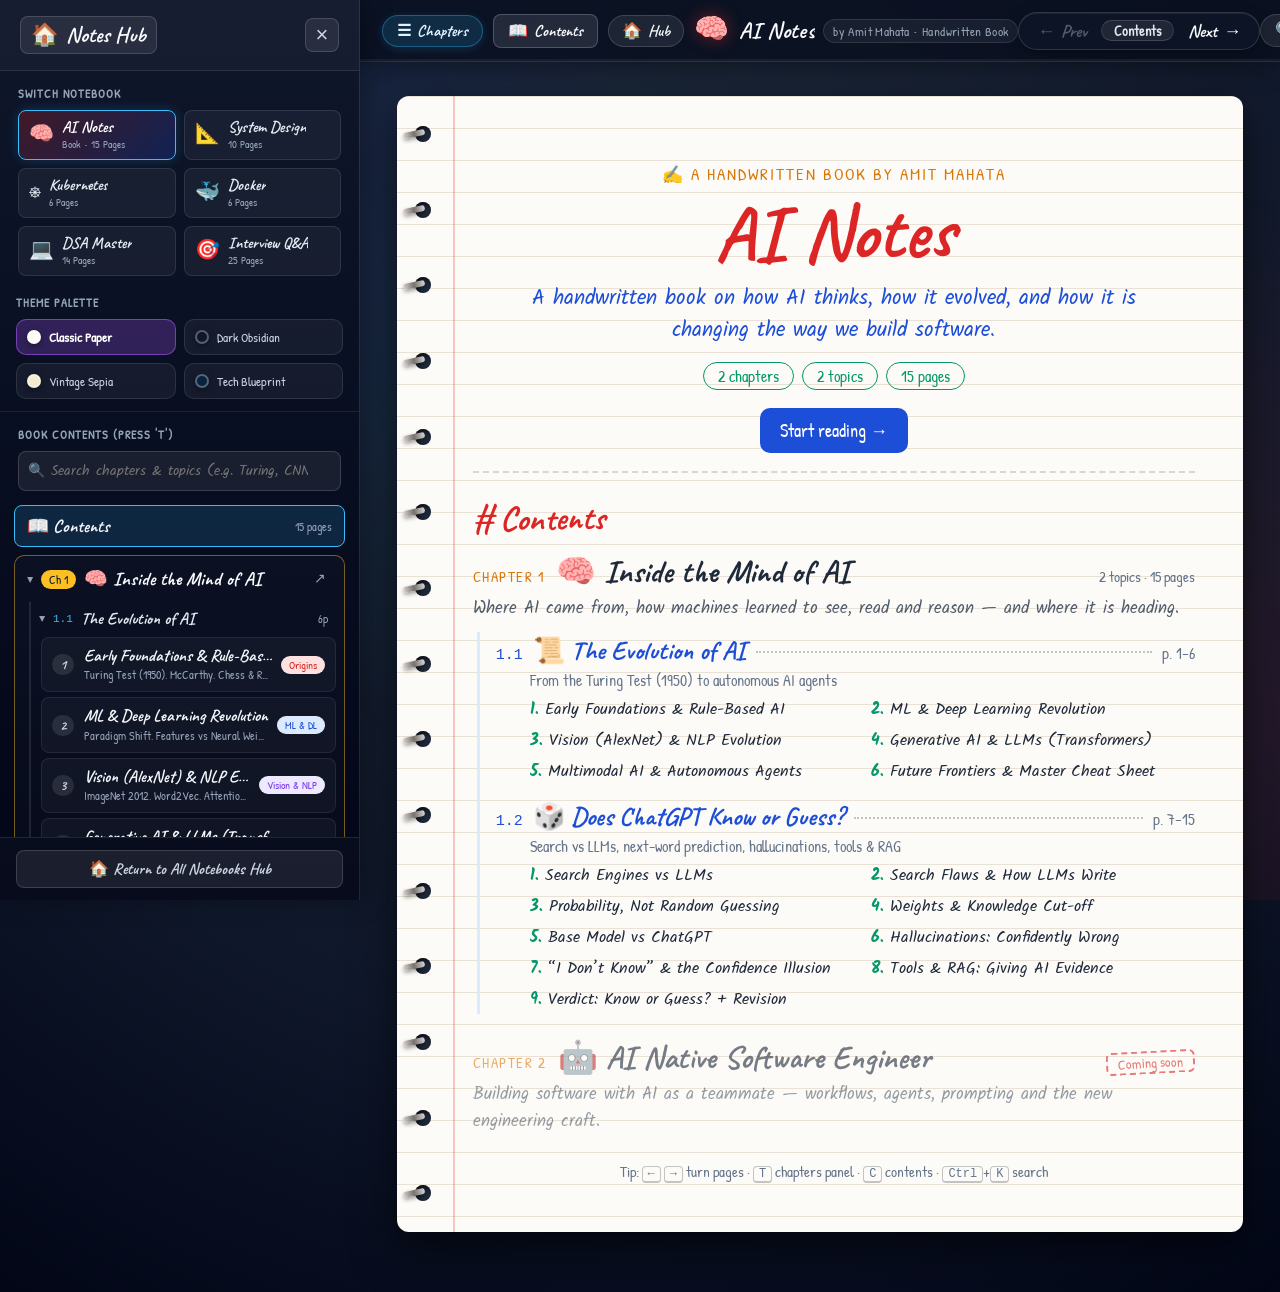
==== commit afe32cf8: "Add topic 1.2 "Does ChatGPT Know or Guess?" and split AI notes into topic files AI notes are now a m" ====
--- a/ai-notes/index.html
+++ b/ai-notes/index.html
@@ -7,7 +7,7 @@
   <title>AI Notes — A Handwritten Book by Amit Mahata</title>
   <link rel="icon" href="data:image/svg+xml,<svg xmlns='http://www.w3.org/2000/svg' viewBox='0 0 100 100'><text y='.9em' font-size='90'>🧠</text></svg>" />
   <meta name="description"
-    content="A handwritten-style AI book organised into chapters and topics. Chapter 1, Inside the Mind of AI, covers the Evolution of AI — from Turing Test (1950), Rule-based Expert Systems, Machine Learning & Deep Learning, AlexNet, NLP & Transformers, to Generative AI, Multimodal LLMs, and Autonomous AI Agents." />
+    content="A handwritten-style AI book organised into chapters and topics. Chapter 1, Inside the Mind of AI: the Evolution of AI (Turing Test to autonomous agents) and Does ChatGPT Know or Guess? (search vs LLMs, next-word prediction, hallucinations, tools and RAG)." />
 
   <!-- Handwritten & Code Google Fonts -->
   <link rel="preconnect" href="https://fonts.googleapis.com" />
@@ -28,6 +28,7 @@
   </script>
   <script defer src="/_vercel/insights/script.js"></script>
   
+  <link rel="stylesheet" href="../sketch-kit.css" />
   <link rel="stylesheet" href="styles.css" />
   <link rel="stylesheet" href="../shared-search.css" />
 </head>
@@ -39,7 +40,7 @@
     <!-- Top Navigation Bar -->
     <header class="topbar">
       <div class="topbar-left">
-        <button class="nav-btn drawer-toggle-btn" onclick="toggleSidebar(true)" title="Chapters, topics &amp; notebook switcher (T)" aria-label="Chapters">☰<span class="btn-label"> Chapters</span></button>
+        <button class="nav-btn drawer-toggle-btn" onclick="toggleSidebar(!document.getElementById('sidebarDrawer').classList.contains('open'))" aria-expanded="false" title="Chapters, topics &amp; notebook switcher (T)" aria-label="Chapters">☰<span class="btn-label"> Chapters</span></button>
         <button class="nav-btn contents-btn" onclick="goToContents()" title="Book contents (C)" aria-label="Book contents">📖<span class="btn-label"> Contents</span></button>
         <a href="../index.html" class="home-link-btn" title="Back to All Notes Hub" aria-label="Notes Hub">🏠<span class="btn-label"> Hub</span></a>
         <span class="brand-icon">🧠</span>
@@ -68,7 +69,7 @@
             <span class="brand-text">Notes Hub</span>
           </a>
         </div>
-        <button class="sidebar-close-btn" onclick="toggleSidebar(false)" aria-label="Close Sidebar">&times;</button>
+        <button class="sidebar-close-btn" onclick="toggleSidebar(false)" title="Close panel (T)" aria-label="Close Sidebar">&times;</button>
       </div>
 
       <!-- Notebook Quick Switcher -->
@@ -79,7 +80,7 @@
             <span class="switcher-icon">🧠</span>
             <div class="switcher-info">
               <span class="switcher-title">AI Notes</span>
-              <span class="switcher-pages">Book • 6 Pages</span>
+              <span class="switcher-pages">Book • 15 Pages</span>
             </div>
           </a>
           <a href="../system-design-notes/index.html" class="switcher-card" title="System Design Notes">
@@ -144,678 +145,19 @@
     <!-- Dot Navigation -->
     <div class="dot-nav" id="dotNav"></div>
 
-    <!-- Notebook Pages Container -->
-    <!--
-      THE AI BOOK — how to add notes
-
-      <main>                                  = the book
-        <section class="book-chapter">        = a chapter
-          <section class="book-topic">        = a topic inside the chapter
-            <article class="notebook-page">   = a page inside the topic
-
-      script.js builds everything else from this markup: the Contents page,
-      chapter opener pages, the sidebar tree, page headers ("Ch 1 › Topic · 2 / 6"),
-      spiral holes, dots, prev/next across topics and #deep-links.
-
-      New page    → add inside a topic:
-                      <article class="notebook-page" data-title="..." data-subtitle="..."
-                        data-keywords="..." data-tag="..." data-tag-color="red|blue|purple|yellow|green|slate">
-                        <div class="page-content"> ...your notes... </div>
-                      </article>
-      New topic   → <section class="book-topic" data-id data-title data-subtitle data-icon>
-      New chapter → <section class="book-chapter" data-id data-title data-subtitle data-icon>
-                    (add data-status="coming-soon" while it has no pages)
-
-      Global page numbers (?page=N, used by the Ctrl+K search index) follow document
-      order. Append new topics/chapters after the existing ones, or update the
-      ai-notes entries in ../shared-search.js.
+    <!-- Notebook Pages Container
+      The book's content is NOT written here. It is assembled by script.js from:
+        book.js            → chapters & topics (titles, icons, order, file paths)
+        chapters/**/*.js   → each topic's pages (<article class="notebook-page">)
+      See README.md in this folder for how to add a page, topic or chapter.
     -->
-    <main class="notebook-container" id="notebookContainer"
-      data-book-title="AI Notes"
-      data-book-subtitle="A handwritten book on how AI thinks, how it evolved, and how it is changing the way we build software."
-      data-book-author="Amit Mahata">
-
-      <!-- ═════════════════════════════════════════════════════════
-           CHAPTER 1 · Inside the Mind of AI
-           ═════════════════════════════════════════════════════════ -->
-      <section class="book-chapter"
-        data-id="inside-the-mind-of-ai"
-        data-title="Inside the Mind of AI"
-        data-subtitle="Where AI came from, how machines learned to see, read and reason — and where it is heading."
-        data-icon="🧠">
-
-        <!-- ── Topic 1.1 · The Evolution of AI ─────────────────── -->
-        <section class="book-topic"
-          data-id="evolution-of-ai"
-          data-title="The Evolution of AI"
-          data-subtitle="From the Turing Test (1950) to autonomous AI agents"
-          data-icon="📜">
-
-      <!-- =========================================================
-           PAGE 1: Early Foundations (1950 – 1997) & Rule-Based AI
-           ========================================================= -->
-      <article class="notebook-page"
-        data-title="Early Foundations &amp; Rule-Based AI"
-        data-subtitle="Turing Test (1950), McCarthy, Chess &amp; Rules"
-        data-keywords="turing mccarthy 1950 1955 1986 rule based expert systems spam chess"
-        data-tag="Origins" data-tag-color="red">
-        <div class="notebook-inner">
-
-          <div class="page-content">
-
-            <!-- iPad Top Meta Bar Header -->
-            <div class="ipad-note-header">
-              <span>◀ Siri &nbsp; 2:15 PM Tue 25 Aug</span>
-              <span>Note Title: <strong>The Evolution of AI</strong></span>
-              <span>25 August 2026 at 2:15 PM</span>
-            </div>
-
-
-            <!-- Red Title from Note -->
-            <h1 class="note-title-red">
-              What is Artificial Intellegence?
-            </h1>
-
-            <!-- Blue Definition from Note -->
-            <p class="note-def-blue">
-              AI is a science of making machins perform tasks that normally require human intellegence.
-            </p>
-
-            <!-- 1950 Timeline Block -->
-            <div class="timeline-block">
-              <div class="timeline-year">
-                <span>1950</span> &ndash; <span class="question">Can machine think?</span>
-              </div>
-              <div class="timeline-detail">
-                Alan Turing <span class="timeline-arrow">&rarr;</span> The turing test
-              </div>
-            </div>
-
-            <!-- 1955 Timeline Block -->
-            <div class="timeline-block">
-              <div class="timeline-year">
-                <span>1955</span> &ndash; <span>John McCarthy (Artificial Intellegence)</span>
-              </div>
-              <div class="timeline-detail">
-                Researchers came together with an ambitios belief <span class="timeline-arrow">&rarr;</span>
-              </div>
-            </div>
-
-            <!-- Red Quote Box from Note -->
-            <div class="quote-box-red">
-              &ldquo; Every aspect of learning and intellegence could, in principle, be described precisely enough for a machine to simulate. &rdquo;
-            </div>
-
-            <!-- Yellow Banner: AI Winter -->
-            <div class="yellow-callout">
-              ★ After 1955 AI winter were there for a long period.
-            </div>
-
-            <!-- 1986 Timeline Block -->
-            <div class="timeline-block">
-              <div class="timeline-year">
-                <span>1986</span> <span class="timeline-arrow">&rarr;</span> <span>Synthetic Intellegence</span>
-              </div>
-            </div>
-
-            <!-- 1997 Timeline Block (Deep Blue vs Kasparov) -->
-            <div class="chess-block">
-              <div class="chess-title">
-                <span>1997</span> <span class="timeline-arrow">&rarr;</span>
-                <span class="underline-blue">Deep blue</span> defeated
-                <span style="color: var(--ink-blue); text-decoration: underline;">Garry Kasparov</span>.
-              </div>
-
-              <div class="kasparov-annotations">
-                <div class="anno-left">
-                  IBM developed
-                </div>
-                <div class="anno-right">
-                  Best chess player that time
-                </div>
-              </div>
-            </div>
-
-            <!-- Green Closing Question -->
-            <div class="closing-question-green">
-              Have machines become smarter than human?
-            </div>
-
-            <!-- Rule Based AI Intro -->
-            <h2 class="note-section-red">
-              # Rule based AI (1950 &ndash; 1980)
-            </h2>
-            <div class="quote-box-red" style="font-size: 22px; margin-top: 10px;">
-              &ldquo; Intellegence is simply a collection of Rules &rdquo;
-            </div>
-            <div class="handwritten-blue-text" style="font-size: 21px;">
-              <strong>Ex &ndash; Spam Detector:</strong> Hardcoded checks for keywords like &ldquo;Free&rdquo;, &ldquo;$$$&rdquo;, &ldquo;LOTTERY&rdquo;.
-            </div>
-
-          </div>
-        </div>
-      </article>
-
-      <!-- =========================================================
-           PAGE 2: Machine Learning & Deep Learning Revolution
-           ========================================================= -->
-      <article class="notebook-page"
-        data-title="ML &amp; Deep Learning Revolution"
-        data-subtitle="Paradigm Shift, Features vs Neural Weights"
-        data-keywords="machine learning deep learning neural networks backpropagation weights data"
-        data-tag="ML &amp; DL" data-tag-color="blue">
-        <div class="notebook-inner">
-
-          <div class="page-content">
-
-            <!-- Expert Systems / Medical Example -->
-            <div style="background: rgba(255, 255, 255, 0.7); border: 1.5px dashed var(--ink-yellow); border-radius: 10px; padding: 12px 18px; margin-bottom: 20px;">
-              <div class="handwritten-yellow-text" style="font-size: 22px;">
-                &rarr; &ldquo;Free&rdquo;, &ldquo;$$$&rdquo;, &ldquo;LOTTERY&rdquo;
-              </div>
-              <div class="handwritten-blue-text">
-                <strong>Medical Expert System:</strong>
-              </div>
-              <div class="handwritten-yellow-text" style="font-family: 'Fira Code', monospace; font-size: 19px; background: var(--bg-yellow); padding: 8px 12px; border-radius: 6px; display: inline-block;">
-                &rarr; If (Fever &amp;&amp; Cold &amp;&amp; Body Ache) &rarr; FLU
-              </div>
-              <div class="handwritten-dark-text" style="font-style: italic; margin-top: 10px;">
-                &ldquo; Expert systems were built by human experts writing a lot of rules. &rdquo;
-              </div>
-            </div>
-
-            <!-- Machine Learning Section -->
-            <h2 class="note-section-red">
-              # Machine Learning
-            </h2>
-
-            <div class="rule-vs-examples">
-              <span class="strike-rules">❌ Rules</span>
-              <span class="check-examples">✔ Examples</span>
-            </div>
-
-            <div class="handwritten-blue-text" style="font-size: 21px; margin: 12px 0;">
-              &rarr; <strong>Cat vs Dog:</strong> Train using 1 million labelled pictures.
-            </div>
-
-            <div class="handwritten-blue-text" style="font-size: 21px; margin: 12px 0;">
-              &rarr; <strong>Spam Detection:</strong> Adapts to clever variations: <span style="color: var(--ink-red); font-weight: bold; font-family: 'Fira Code', monospace;">F-R-E-E , FREEE , FREE!!!</span>
-            </div>
-
-            <!-- Pills grid for ML -->
-            <div class="pills-grid">
-              <div class="green-pill-item">Model learns</div>
-              <div class="green-pill-item">Training data</div>
-              <div class="green-pill-item">Predictions</div>
-              <div class="green-pill-item">Learn patterns</div>
-            </div>
-
-            <!-- Deep Learning Section -->
-            <h2 class="note-section-red" style="margin-top: 30px;">
-              # Deep Learning
-            </h2>
-
-            <div class="handwritten-dark-text" style="font-size: 21px;">
-              &ndash; <strong>Neural Networks</strong> <span style="color: var(--ink-green); font-weight: bold;">&rarr; Important breakthrough for AI</span>
-            </div>
-
-            <div class="quote-box-red" style="background: var(--bg-yellow); border-left-color: var(--ink-yellow); color: #92400e;">
-              <div style="font-size: 22px; font-weight: 700; margin-bottom: 4px;">Can computer learn features themselves?</div>
-              <div style="font-size: 20px; font-weight: normal; color: var(--ink-blue);">
-                Instead of human telling &ldquo;this is an eye&rdquo; &mdash; can computer discover &ldquo;eye&rdquo; automatically?
-              </div>
-            </div>
-
-            <div class="pills-grid">
-              <div class="green-pill-item">Image Recognition</div>
-              <div class="green-pill-item">Speech Recognition</div>
-              <div class="green-pill-item">Translation</div>
-              <div class="green-pill-item" style="color: var(--ink-dark); border-color: var(--ink-dark);">GPU revolution + Internet + Large dataset</div>
-            </div>
-
-          </div>
-        </div>
-      </article>
-
-      <!-- =========================================================
-           PAGE 3: Computer Vision Revolution & NLP Evolution
-           ========================================================= -->
-      <article class="notebook-page"
-        data-title="Vision (AlexNet) &amp; NLP Evolution"
-        data-subtitle="ImageNet 2012, Word2Vec, Attention Mechanism"
-        data-keywords="alexnet imagenet cnn computer vision nlp word2vec rnn lstm attention"
-        data-tag="Vision &amp; NLP" data-tag-color="purple">
-        <div class="notebook-inner">
-
-          <div class="page-content">
-
-            <!-- Key Insight Callout: Difference between ML & DL -->
-            <div class="yellow-callout" style="font-size: 22px;">
-              &rArr; Difference between Machine Learning &amp; Deep Learning: Deep Learning automatically discovers hierarchical feature representations from raw data without manual feature engineering!
-            </div>
-
-            <!-- Computer Vision Revolution -->
-            <h2 class="note-section-red">
-              # Computer Vision Revolution
-            </h2>
-
-            <div class="handwritten-blue-text">
-              &ndash; The dataset: <strong>&lsquo;ImageNet&rsquo;</strong>
-            </div>
-            <div class="handwritten-blue-text">
-              &ndash; Trained large, large neural networks on powerful GPUs.
-            </div>
-
-            <div style="background: rgba(255, 255, 255, 0.85); border-radius: 10px; padding: 16px; margin: 16px 0; border: 1.5px solid rgba(0,0,0,0.12);">
-              <div style="font-family: 'Caveat', cursive; font-size: 28px; font-weight: 700; color: var(--ink-dark);">
-                AlexNet (2012)
-              </div>
-              <div class="bracket-group">
-                <div>[ Alex Krizhevsky &amp; team</div>
-                <div>[ Deep Convolutional Neural Network (CNN)</div>
-                <div>[ It was a big, big leap &mdash; reduced ImageNet error from 26% to 15%!</div>
-              </div>
-            </div>
-
-            <!-- Real world impact -->
-            <div class="pills-grid">
-              <div class="green-pill-item">&gt; Face Unlock</div>
-              <div class="green-pill-item">&gt; Self Driving cars</div>
-              <div class="green-pill-item">&gt; X Rays &amp; Diagnostics</div>
-              <div class="green-pill-item">&gt; Shopping app products</div>
-            </div>
-
-            <div class="yellow-callout" style="justify-content: center; font-size: 24px;">
-              &ldquo; Machine could actually see &rdquo;
-            </div>
-
-            <!-- Natural Language Processing -->
-            <h2 class="note-section-red" style="margin-top: 28px;">
-              # Natural Language Processing (NLP)
-            </h2>
-
-            <!-- Ambiguity Examples -->
-            <div class="nlp-quotes-box">
-              <div class="nlp-quote-line">&ldquo; I saw a man with a telescope &rdquo;</div>
-              <div class="nlp-quote-explanation">&rarr; (Did I use the telescope, or was the man holding it?)</div>
-              <div class="nlp-quote-line">&ldquo; The chicken is ready to eat &rdquo;</div>
-              <div class="nlp-quote-explanation">&rarr; (Is the chicken eating food, or is it cooked and ready to be eaten?)</div>
-            </div>
-
-            <!-- Progression list -->
-            <div class="nlp-steps-list">
-              <div class="nlp-step-item">
-                <span class="step-num">0.</span>
-                <span><strong>Bag of Words:</strong> Simple word frequencies; loses word order and grammatical context.</span>
-              </div>
-              <div class="nlp-step-item">
-                <span class="step-num">1.</span>
-                <span><strong>N-grams &amp; Statistical Algorithms:</strong> Local sequential patterns (pairs/triplets of words).</span>
-              </div>
-              <div class="nlp-step-item">
-                <span class="step-num">2.</span>
-                <span><strong>RNN (Recurrent Neural Networks):</strong> Sequential token processing; struggled with long-term memory &amp; vanishing gradients.</span>
-              </div>
-              <div class="nlp-step-item">
-                <span class="step-num">3.</span>
-                <span><strong>LSTM (Long - Short Term Memory):</strong> Gated memory cells <span style="color: var(--ink-green); font-weight: bold;">&rarr; much, much better RNN!</span></span>
-              </div>
-            </div>
-
-          </div>
-        </div>
-      </article>
-
-      <!-- =========================================================
-           PAGE 4: Transformers (2017), LLMs & Generative AI
-           ========================================================= -->
-      <article class="notebook-page"
-        data-title="Generative AI &amp; LLMs (Transformers)"
-        data-subtitle="Attention Is All You Need, GPT, Pre-training &amp; RLHF"
-        data-keywords="transformers attention is all you need gpt bert generative ai llm pre-training rlhf"
-        data-tag="GenAI" data-tag-color="yellow">
-        <div class="notebook-inner">
-
-          <div class="page-content">
-
-            <div class="handwritten-green-text" style="font-size: 21px; font-weight: bold; margin-bottom: 14px;">
-              ↳ much much better RNN (solving sequential bottlenecks with Self-Attention)
-            </div>
-
-            <!-- Transformers Section -->
-            <h2 class="note-section-red">
-              # Transformers (2017) {Big revolution in AI}
-            </h2>
-
-            <div class="handwritten-green-text" style="font-size: 22px;">
-              &rarr; Most remarkable history of mankind.
-            </div>
-
-            <div class="quote-box-red" style="font-size: 24px; border-left-color: var(--ink-blue); background: var(--bg-blue); color: var(--ink-blue-dark);">
-              &ldquo; Attention is all you need &rdquo;
-              <span style="display: block; font-size: 19px; color: var(--ink-yellow); font-weight: bold; margin-top: 4px;">
-                &rarr; Groundbreaking Research Paper by Google
-              </span>
-            </div>
-
-            <!-- Attention Sentence Demo -->
-            <div class="attention-demo">
-              <div class="attention-sentence">
-                &ldquo; The <span style="color: var(--ink-red); text-decoration: underline;">lion</span> did not cross the river because <span class="attention-circle">it</span> cannot swim &rdquo;
-              </div>
-              <div class="attention-arrow-indicator">
-                ⬆ Self-Attention dynamically binds the pronoun <strong>&lsquo;it&rsquo;</strong> to <strong>&lsquo;lion&rsquo;</strong> rather than &lsquo;river&rsquo; based on contextual probability!
-              </div>
-            </div>
-
-            <!-- LLM Section -->
-            <h2 class="note-section-red">
-              # Large Language Models (LLMs)
-            </h2>
-
-            <div class="quote-box-red" style="font-size: 23px;">
-              &ldquo; Transformers trained on very very very very large large large data &rdquo;
-            </div>
-
-            <!-- Generative AI Paradigm Shift -->
-            <h2 class="note-section-red">
-              # Generative AI
-            </h2>
-
-            <div class="paradigm-shift-container">
-              <div class="paradigm-card old">
-                <div class="paradigm-title old">Old AI Paradigm (Discriminative)</div>
-                <div class="handwritten-dark-text">&bull; Classification</div>
-                <div class="handwritten-dark-text">&bull; Predictions</div>
-                <div class="handwritten-dark-text">&bull; Recommendations</div>
-              </div>
-              <div class="paradigm-card modern">
-                <div class="paradigm-title modern">Modern AI Paradigm (Generative)</div>
-                <div class="handwritten-dark-text" style="font-weight: bold; color: var(--ink-green);">
-                  &bull; Generate (Multi-Modal)
-                </div>
-                <div style="font-family: 'Patrick Hand', cursive; font-size: 18px; color: #15803d; margin-top: 4px;">
-                  &rarr; Text, Images, Videos, Audio, Code &amp; Documents!
-                </div>
-              </div>
-            </div>
-
-            <!-- The ChatGPT Moment -->
-            <h2 class="note-section-red" style="margin-top: 26px;">
-              # The ChatGPT Moment (NOV 2022)
-            </h2>
-
-            <div class="handwritten-blue-text" style="font-size: 21px;">
-              &ndash; <strong>Conversation:</strong> Intuitive natural language interface accessible to anyone.
-            </div>
-            <div class="handwritten-blue-text" style="font-size: 21px;">
-              &ndash; <strong>Made it public:</strong> Fastest adopted consumer application in history (100M+ users).
-            </div>
-            <div class="handwritten-blue-text" style="font-size: 21px;">
-              &ndash; <strong>RLHF:</strong> Reinforcement Learning from Human Feedback for alignment, safety &amp; helpfulness.
-            </div>
-
-          </div>
-        </div>
-      </article>
-
-      <!-- =========================================================
-           PAGE 5: Multimodal AI & The AI Today (Agents)
-           ========================================================= -->
-      <article class="notebook-page"
-        data-title="Multimodal AI &amp; Autonomous Agents"
-        data-subtitle="Vision-Language, Tool Use, Memory &amp; Multi-Agent"
-        data-keywords="multimodal gpt-4v gemini autonomous agents tools memory react reflection multi-agent"
-        data-tag="Agents" data-tag-color="green">
-        <div class="notebook-inner">
-
-          <div class="page-content">
-
-            <div class="handwritten-blue-text" style="font-size: 21px; margin-bottom: 14px;">
-              &ndash; <strong>Memory &amp; Context:</strong> Long-horizon reasoning across millions of tokens.
-            </div>
-            <div class="handwritten-blue-text" style="font-size: 21px; font-weight: bold; margin-bottom: 20px;">
-              &ndash; <strong>Led the whole AI movement:</strong> Foundation models powering everyday intelligence.
-            </div>
-
-            <!-- Multimodal AI -->
-            <h2 class="note-section-red">
-              # Multimodal AI
-            </h2>
-
-            <div class="modality-tags-grid">
-              <span class="modality-tag">🖼️ Images</span>
-              <span class="modality-tag">🎙️ Voice &amp; Audio</span>
-              <span class="modality-tag">🎥 Videos</span>
-              <span class="modality-tag">💬 Languages &amp; Code</span>
-              <span class="modality-tag">📄 Documents</span>
-            </div>
-
-            <div class="yellow-callout" style="justify-content: center; font-size: 25px;">
-              &ldquo; Almost every form of data &rdquo;
-            </div>
-
-            <!-- The AI Today -->
-            <h2 class="note-section-red" style="margin-top: 28px;">
-              # The AI today
-            </h2>
-
-            <p class="handwritten-dark-text" style="font-size: 22px; font-style: italic; margin-bottom: 12px;">
-              Earlier AI could only answer static questions. Today, modern AI agents can:
-            </p>
-
-            <!-- Capabilities Grid -->
-            <div class="capabilities-grid">
-              <div class="capability-card">
-                <span class="capability-star">⚡</span>
-                <div>
-                  <div class="capability-text">Think &amp; Reason</div>
-                  <div class="capability-desc">Chain of Thought &amp; planning</div>
-                </div>
-              </div>
-              <div class="capability-card">
-                <span class="capability-star">⚡</span>
-                <div>
-                  <div class="capability-text">Work autonomously</div>
-                  <div class="capability-desc">Multi-step agent loops</div>
-                </div>
-              </div>
-              <div class="capability-card">
-                <span class="capability-star">⚡</span>
-                <div>
-                  <div class="capability-text">Plan</div>
-                  <div class="capability-desc">Decompose complex goals</div>
-                </div>
-              </div>
-              <div class="capability-card">
-                <span class="capability-star">⚡</span>
-                <div>
-                  <div class="capability-text">Make decisions</div>
-                  <div class="capability-desc">Self-correct &amp; adapt</div>
-                </div>
-              </div>
-              <div class="capability-card">
-                <span class="capability-star">⚡</span>
-                <div>
-                  <div class="capability-text">Call APIs</div>
-                  <div class="capability-desc">Integrate external services</div>
-                </div>
-              </div>
-              <div class="capability-card">
-                <span class="capability-star">⚡</span>
-                <div>
-                  <div class="capability-text">Complete tasks</div>
-                  <div class="capability-desc">End-to-end execution</div>
-                </div>
-              </div>
-              <div class="capability-card">
-                <span class="capability-star">⚡</span>
-                <div>
-                  <div class="capability-text">Write code</div>
-                  <div class="capability-desc">Full-stack software engineering</div>
-                </div>
-              </div>
-              <div class="capability-card">
-                <span class="capability-star">⚡</span>
-                <div>
-                  <div class="capability-text">Has context</div>
-                  <div class="capability-desc">Understand deep nuance</div>
-                </div>
-              </div>
-              <div class="capability-card">
-                <span class="capability-star">⚡</span>
-                <div>
-                  <div class="capability-text">Understand</div>
-                  <div class="capability-desc">Multimodal cross-reasoning</div>
-                </div>
-              </div>
-              <div class="capability-card">
-                <span class="capability-star">⚡</span>
-                <div>
-                  <div class="capability-text">Solve problems</div>
-                  <div class="capability-desc">Math, science &amp; logic</div>
-                </div>
-              </div>
-              <div class="capability-card">
-                <span class="capability-star">⚡</span>
-                <div>
-                  <div class="capability-text">Remember</div>
-                  <div class="capability-desc">Persistent &amp; episodic memory</div>
-                </div>
-              </div>
-              <div class="capability-card">
-                <span class="capability-star">⚡</span>
-                <div>
-                  <div class="capability-text">Build and Test</div>
-                  <div class="capability-desc">Automated CI/CD &amp; verification</div>
-                </div>
-              </div>
-              <div class="capability-card">
-                <span class="capability-star">⚡</span>
-                <div>
-                  <div class="capability-text">Search web</div>
-                  <div class="capability-desc">Real-time information retrieval</div>
-                </div>
-              </div>
-              <div class="capability-card">
-                <span class="capability-star">⚡</span>
-                <div>
-                  <div class="capability-text">Use tools</div>
-                  <div class="capability-desc">Terminal, IDE, browser &amp; files</div>
-                </div>
-              </div>
-            </div>
-
-            <!-- Historical Milestones Footer -->
-            <div class="summary-timeline-bar">
-              <span>1950 &ndash; Alan Turing</span>
-              <span>1956 &ndash; John McCarthy</span>
-              <span>2012 &ndash; Deep Learning</span>
-              <span>2017 &ndash; Transformers</span>
-              <span>2022 &ndash; ChatGPT</span>
-              <span>2026+ &ndash; Agentic AI</span>
-            </div>
-
-          </div>
-        </div>
-      </article>
-
-      <!-- =========================================================
-           PAGE 6: Master Analysis: Have Machines Become Smarter?
-           ========================================================= -->
-      <article class="notebook-page"
-        data-title="Future Frontiers &amp; Master Cheat Sheet"
-        data-subtitle="Timeline Comparison, Paradigm Matrix &amp; Key Takeaways"
-        data-keywords="future frontier reasoning agi timeline summary comparison cheat sheet"
-        data-tag="Summary" data-tag-color="slate">
-        <div class="notebook-inner">
-
-          <div class="page-content">
-
-            <h1 class="note-title-red" style="color: var(--ink-green);">
-              Analysis: Are Machines Smarter Than Humans?
-            </h1>
-
-            <p class="note-def-blue" style="border-left-color: var(--ink-green);">
-              The answer depends on whether we measure <strong>Narrow Specialization</strong> vs <strong>Artificial General Intelligence (AGI)</strong>.
-            </p>
-
-            <table class="handwritten-table">
-              <thead>
-                <tr>
-                  <th>Dimension</th>
-                  <th>Human Brain 🧠</th>
-                  <th>AI Systems 🤖</th>
-                </tr>
-              </thead>
-              <tbody>
-                <tr>
-                  <td><strong>Processing Speed</strong></td>
-                  <td>~100 Hz biological signal transmission</td>
-                  <td><span style="color: var(--ink-blue); font-weight: bold;">TeraFLOPS &amp; PetaFLOPS parallel compute</span></td>
-                </tr>
-                <tr>
-                  <td><strong>Memory Capacity</strong></td>
-                  <td>Selective, associative &amp; reconstructive</td>
-                  <td><span style="color: var(--ink-blue); font-weight: bold;">Petabytes of lossless retrieval &amp; 2M+ token contexts</span></td>
-                </tr>
-                <tr>
-                  <td><strong>Specialized Mastery (Chess/Math/Code)</strong></td>
-                  <td>Human champions surpassed</td>
-                  <td><span style="color: var(--ink-green); font-weight: bold;">Superhuman performance (Deep Blue, AlphaGo, o1/o3)</span></td>
-                </tr>
-                <tr>
-                  <td><strong>Autonomous Tool &amp; API Usage</strong></td>
-                  <td>Manual manipulation</td>
-                  <td><span style="color: var(--ink-green); font-weight: bold;">Instantaneous programmatic agent orchestration</span></td>
-                </tr>
-                <tr>
-                  <td><strong>Generalization &amp; Empathy</strong></td>
-                  <td><span style="color: var(--ink-red); font-weight: bold;">Unmatched biological consciousness, emotional depth &amp; moral judgment</span></td>
-                  <td>Probabilistic synthesis, synthetic empathy, hallucination risk</td>
-                </tr>
-              </tbody>
-            </table>
-
-            <div class="quote-box-red" style="border-left-color: var(--ink-blue); background: var(--bg-blue); color: var(--ink-blue-dark); font-size: 23px;">
-              &ldquo; Scaling laws and agent architectures prove that machines excel at computational scale, synthesis, and rapid tool orchestration &mdash; while humans remain the architects of intent, ethics, and profound creative insight. &rdquo;
-            </div>
-
-            <div class="closing-question-green"
-              style="background: var(--bg-yellow); border-color: var(--ink-yellow); color: var(--ink-yellow);">
-              Conclusion: The future is Collaborative Superintelligence — Humans + AI Agents working together!
-            </div>
-
-          </div>
-        </div>
-      </article>
-
-        </section><!-- /topic: evolution-of-ai -->
-
-        <!-- Next topic of Chapter 1 goes here:
-        <section class="book-topic" data-id="..." data-title="..." data-subtitle="..." data-icon="...">
-          <article class="notebook-page" data-title="..." ...> <div class="page-content">…</div> </article>
-        </section> -->
-
-      </section><!-- /chapter: inside-the-mind-of-ai -->
-
-      <!-- ═════════════════════════════════════════════════════════
-           CHAPTER 2 · AI Native Software Engineer  (coming soon)
-           Add <section class="book-topic"> blocks here and remove
-           data-status="coming-soon" once it has pages.
-           ═════════════════════════════════════════════════════════ -->
-      <section class="book-chapter"
-        data-id="ai-native-software-engineer"
-        data-title="AI Native Software Engineer"
-        data-subtitle="Building software with AI as a teammate — workflows, agents, prompting and the new engineering craft."
-        data-icon="🤖"
-        data-status="coming-soon">
-      </section>
-
+    <main class="notebook-container" id="notebookContainer">
+      <noscript><p class="book-load-error">This handwritten book needs JavaScript to assemble its chapters.</p></noscript>
     </main>
 
   </div>
 
+  <script src="book.js"></script>
   <script src="script.js"></script>
   <script src="../shared-search.js"></script>
 </body>
--- a/sketch-kit.css
+++ b/sketch-kit.css
@@ -0,0 +1,439 @@
+/* =========================================================
+   SKETCH KIT — shared "handwritten notebook" components
+   Hand-drawn SVG figures, sticky notes, dry-run traces,
+   margin doodles & practice checklists.
+   Used by: dsa-notes, system-design-notes
+   ========================================================= */
+
+:root {
+  --sk-ink: var(--ink-dark, #1e293b);
+  --sk-blue: var(--ink-blue, #2563eb);
+  --sk-red: var(--ink-red, #dc2626);
+  --sk-green: var(--ink-green, #059669);
+  --sk-yellow: var(--ink-yellow, #d97706);
+  --sk-purple: var(--ink-purple, #7c3aed);
+  --sk-muted: #64748b;
+
+  --sk-fill-yellow: #fef9c3;
+  --sk-fill-blue: #dbeafe;
+  --sk-fill-green: #dcfce7;
+  --sk-fill-pink: #fce7f3;
+  --sk-fill-purple: #ede9fe;
+  --sk-fill-paper: #fffdf8;
+
+  --sk-hand: 'Caveat', 'Patrick Hand', cursive;
+  --sk-print: 'Patrick Hand', 'Kalam', cursive;
+}
+
+html[data-theme="dark"], html[data-theme="blueprint"] {
+  --sk-muted: #94a3b8;
+  --sk-fill-yellow: rgba(253, 224, 71, 0.16);
+  --sk-fill-blue: rgba(56, 189, 248, 0.16);
+  --sk-fill-green: rgba(52, 211, 153, 0.16);
+  --sk-fill-pink: rgba(244, 114, 182, 0.16);
+  --sk-fill-purple: rgba(192, 132, 252, 0.16);
+  --sk-fill-paper: rgba(30, 41, 59, 0.6);
+}
+
+/* ---------- Inline math & code (rendered by sketch-kit.js) ---------- */
+.sk-math {
+  font-family: 'Kalam', var(--sk-print);
+  font-weight: 700;
+  white-space: nowrap;
+  letter-spacing: 0.2px;
+}
+.sk-math sup, .sk-math sub { font-size: 0.72em; line-height: 0; }
+
+.sk-code {
+  font-family: 'Fira Code', monospace;
+  font-size: 0.86em;
+  background: rgba(100, 116, 139, 0.12);
+  border: 1px dashed rgba(100, 116, 139, 0.45);
+  border-radius: 5px;
+  padding: 0 5px;
+  overflow-wrap: anywhere;
+}
+
+/* ---------- Figure wrapper: taped-in sketch ---------- */
+.sk-figure {
+  position: relative;
+  contain: inline-size;
+  margin: 22px 0 26px;
+  padding: 18px 16px 10px;
+  background: var(--sk-fill-paper);
+  border: 2px solid rgba(100, 116, 139, 0.35);
+  border-radius: 255px 18px 225px 18px / 18px 225px 18px 255px;
+  box-shadow: 3px 4px 0 rgba(15, 23, 42, 0.06);
+}
+.sk-figure::before {
+  content: '';
+  position: absolute;
+  top: -11px;
+  left: 50%;
+  width: 110px;
+  height: 22px;
+  transform: translateX(-50%) rotate(-2deg);
+  background: rgba(251, 191, 36, 0.45);
+  border-left: 2px dotted rgba(255, 255, 255, 0.6);
+  border-right: 2px dotted rgba(255, 255, 255, 0.6);
+}
+.sk-figure.tape-pink::before { background: rgba(244, 114, 182, 0.4); }
+.sk-figure.tape-blue::before { background: rgba(96, 165, 250, 0.4); }
+.sk-figure.tape-green::before { background: rgba(52, 211, 153, 0.4); }
+
+.sk-figure svg { display: block; width: 100%; height: auto; overflow: visible; }
+
+.sk-caption {
+  font-family: var(--sk-hand);
+  font-size: 19px;
+  color: var(--sk-muted);
+  text-align: center;
+  margin-top: 6px;
+}
+.sk-caption b { color: var(--sk-ink); }
+
+/* ---------- SVG ink classes ---------- */
+.sk-svg { color: var(--sk-ink); }
+.sk-svg text {
+  font-family: var(--sk-hand);
+  font-size: 21px;
+  fill: currentColor;
+}
+.sk-svg text.sm { font-size: 16px; }
+.sk-svg text.xs { font-size: 14px; }
+.sk-svg text.lg { font-size: 26px; font-weight: 700; }
+.sk-svg text.mono { font-family: 'Fira Code', monospace; font-size: 13px; }
+.sk-svg text.b, .sk-svg .tb { fill: var(--sk-blue); }
+.sk-svg text.r, .sk-svg .tr { fill: var(--sk-red); }
+.sk-svg text.g, .sk-svg .tg { fill: var(--sk-green); }
+.sk-svg text.y, .sk-svg .ty { fill: var(--sk-yellow); }
+.sk-svg text.p, .sk-svg .tp { fill: var(--sk-purple); }
+.sk-svg text.m, .sk-svg .tm { fill: var(--sk-muted); }
+
+/* stroke shapes get the pen-wobble filter */
+.sk-svg .s {
+  fill: none;
+  stroke: currentColor;
+  stroke-width: 2.2;
+  stroke-linecap: round;
+  stroke-linejoin: round;
+  filter: url(#sk-rough);
+}
+.sk-svg .s.thin { stroke-width: 1.5; }
+.sk-svg .s.thick { stroke-width: 3.2; }
+.sk-svg .s.dash { stroke-dasharray: 7 6; }
+.sk-svg .s.b { stroke: var(--sk-blue); }
+.sk-svg .s.r { stroke: var(--sk-red); }
+.sk-svg .s.g { stroke: var(--sk-green); }
+.sk-svg .s.y { stroke: var(--sk-yellow); }
+.sk-svg .s.p { stroke: var(--sk-purple); }
+.sk-svg .s.m { stroke: var(--sk-muted); }
+
+.sk-svg .fy { fill: var(--sk-fill-yellow); }
+.sk-svg .fb { fill: var(--sk-fill-blue); }
+.sk-svg .fg { fill: var(--sk-fill-green); }
+.sk-svg .fp { fill: var(--sk-fill-pink); }
+.sk-svg .fv { fill: var(--sk-fill-purple); }
+.sk-svg .fw { fill: var(--sk-fill-paper); }
+
+/* highlighter swipe behind svg text */
+.sk-svg .hl { fill: rgba(253, 224, 71, 0.55); stroke: none; }
+
+/* arrows: marker-end set via class */
+.sk-svg .a  { marker-end: url(#sk-arr); }
+.sk-svg .a.b { marker-end: url(#sk-arr-b); }
+.sk-svg .a.r { marker-end: url(#sk-arr-r); }
+.sk-svg .a.g { marker-end: url(#sk-arr-g); }
+.sk-svg .a.p { marker-end: url(#sk-arr-p); }
+.sk-svg .a.m { marker-end: url(#sk-arr-m); }
+
+/* draw-on animation (enabled by sketch-kit.js) */
+@keyframes sk-draw { to { stroke-dashoffset: 0; } }
+@keyframes sk-fade { from { opacity: 0; } to { opacity: 1; } }
+/* --len is the measured stroke length, set per element by sketch-kit.js */
+html.sk-anim .sk-svg .s.sk-drawing {
+  stroke-dasharray: var(--len);
+  stroke-dashoffset: var(--len);
+  animation: sk-draw 1.1s ease-out forwards;
+}
+html.sk-anim .notebook-page.active .sk-svg text {
+  opacity: 0;
+  animation: sk-fade 0.5s ease-out 0.5s forwards;
+}
+@media (prefers-reduced-motion: reduce) {
+  html.sk-anim .sk-svg .s.sk-drawing,
+  html.sk-anim .notebook-page.active .sk-svg text {
+    animation: none; stroke-dasharray: none; opacity: 1;
+  }
+}
+
+/* ---------- Sticky notes ---------- */
+.sk-stickies {
+  display: grid;
+  grid-template-columns: repeat(auto-fit, minmax(210px, 1fr));
+  gap: 18px;
+  margin: 18px 0 24px;
+}
+.sk-sticky {
+  position: relative;
+  padding: 16px 16px 14px;
+  background: #fef08a;
+  color: #1e293b;
+  font-family: var(--sk-print);
+  font-size: 15.5px;
+  line-height: 1.45;
+  box-shadow: 2px 6px 12px rgba(15, 23, 42, 0.18);
+  transform: rotate(-1.2deg);
+  border-bottom-right-radius: 40px 6px;
+}
+.sk-sticky:nth-child(2n) { transform: rotate(1.1deg); }
+.sk-sticky:nth-child(3n) { transform: rotate(-0.4deg); }
+.sk-sticky.pink { background: #fbcfe8; }
+.sk-sticky.blue { background: #bfdbfe; }
+.sk-sticky.green { background: #bbf7d0; }
+.sk-sticky.purple { background: #ddd6fe; }
+.sk-sticky::before {
+  content: '';
+  position: absolute;
+  top: -9px;
+  left: 50%;
+  width: 70px;
+  height: 18px;
+  transform: translateX(-50%) rotate(2deg);
+  background: rgba(255, 255, 255, 0.55);
+  box-shadow: 0 1px 2px rgba(0, 0, 0, 0.08);
+}
+.sk-sticky h4 {
+  font-family: var(--sk-hand);
+  font-size: 23px;
+  line-height: 1.1;
+  margin-bottom: 6px;
+  color: #0f172a;
+}
+.sk-sticky ul { list-style: none; padding: 0; }
+.sk-sticky li { padding-left: 18px; position: relative; margin: 3px 0; color: #1e293b !important; }
+.sk-sticky li::before { content: '✎'; position: absolute; left: 0; color: #64748b; }
+.sk-sticky .sk-code { background: rgba(255, 255, 255, 0.55); }
+
+/* ---------- Margin scribble / callout ---------- */
+.sk-scribble {
+  display: flex;
+  gap: 12px;
+  align-items: flex-start;
+  margin: 14px 0 18px;
+  font-family: var(--sk-hand);
+  font-size: 22px;
+  line-height: 1.25;
+  color: var(--sk-red);
+}
+.sk-scribble .sk-scribble-icon {
+  flex: 0 0 auto;
+  font-size: 26px;
+  transform: rotate(-12deg);
+}
+.sk-scribble.blue { color: var(--sk-blue); }
+.sk-scribble.green { color: var(--sk-green); }
+.sk-scribble.purple { color: var(--sk-purple); }
+
+/* hand-circled word */
+.sk-circle {
+  padding: 0 6px;
+  border: 2px solid var(--sk-red);
+  border-radius: 60% 40% 55% 45% / 55% 45% 60% 40%;
+}
+/* wavy underline */
+.sk-wavy {
+  text-decoration: underline wavy var(--sk-red);
+  text-underline-offset: 4px;
+  text-decoration-thickness: 1.5px;
+}
+
+/* ---------- Dry-run trace table ---------- */
+/* inline-size containment: scroll boxes must not push the page wider */
+.sk-trace-wrap { overflow-x: auto; margin: 12px 0 20px; contain: inline-size; }
+.sk-trace {
+  width: 100%;
+  border-collapse: separate;
+  border-spacing: 0;
+  font-family: var(--sk-print);
+  font-size: 15px;
+  background: var(--sk-fill-paper);
+  border: 2px solid rgba(100, 116, 139, 0.45);
+  border-radius: 12px 4px 14px 6px;
+  overflow: hidden;
+}
+.sk-trace th {
+  font-family: var(--sk-hand);
+  font-size: 19px;
+  text-align: left;
+  padding: 6px 10px;
+  border-bottom: 2px solid rgba(100, 116, 139, 0.45);
+  background: var(--sk-fill-yellow);
+  color: var(--sk-ink);
+}
+.sk-trace td {
+  padding: 5px 10px;
+  border-bottom: 1px dashed rgba(100, 116, 139, 0.3);
+  color: var(--sk-ink);
+  vertical-align: top;
+}
+.sk-trace tr:last-child td { border-bottom: none; }
+.sk-trace td.hit { color: var(--sk-green); font-weight: 700; }
+.sk-trace td.miss { color: var(--sk-red); font-weight: 700; }
+.sk-trace td.mono { font-family: 'Fira Code', monospace; font-size: 13px; }
+
+/* ---------- Practice checklist ---------- */
+.sk-practice {
+  margin: 16px 0 22px;
+  padding: 14px 18px 12px;
+  border: 2px dashed rgba(100, 116, 139, 0.5);
+  border-radius: 14px 6px 16px 8px;
+  background: var(--sk-fill-paper);
+}
+.sk-practice-title {
+  font-family: var(--sk-hand);
+  font-size: 24px;
+  font-weight: 700;
+  color: var(--sk-ink);
+  margin-bottom: 6px;
+}
+.sk-practice ul {
+  list-style: none;
+  padding: 0;
+  columns: 2 260px;
+  column-gap: 26px;
+}
+.sk-practice li {
+  break-inside: avoid;
+  font-family: var(--sk-print);
+  font-size: 15px;
+  padding: 3px 0 3px 26px;
+  position: relative;
+  color: var(--sk-ink);
+}
+.sk-practice li::before {
+  content: '';
+  position: absolute;
+  left: 0;
+  top: 6px;
+  width: 15px;
+  height: 15px;
+  border: 2px solid var(--sk-muted);
+  border-radius: 3px 5px 3px 6px;
+}
+.sk-diff {
+  display: inline-block;
+  font-family: var(--sk-hand);
+  font-size: 15px;
+  font-weight: 700;
+  padding: 0 7px;
+  margin-left: 4px;
+  border-radius: 9px;
+  line-height: 1.35;
+}
+.sk-diff.e { background: #dcfce7; color: #15803d; }
+.sk-diff.m { background: #fef3c7; color: #b45309; }
+.sk-diff.h { background: #fee2e2; color: #b91c1c; }
+
+/* ---------- Common bugs / pitfalls ---------- */
+.sk-bugs {
+  margin: 16px 0 22px;
+  padding: 12px 16px;
+  border-left: 5px solid var(--sk-red);
+  background: var(--sk-fill-pink);
+  border-radius: 4px 14px 14px 4px;
+}
+.sk-bugs-title {
+  font-family: var(--sk-hand);
+  font-size: 23px;
+  font-weight: 700;
+  color: var(--sk-red);
+  margin-bottom: 4px;
+}
+.sk-bugs ul { list-style: none; padding: 0; }
+.sk-bugs li {
+  font-family: var(--sk-print);
+  font-size: 15px;
+  padding: 3px 0 3px 24px;
+  position: relative;
+  color: var(--sk-ink);
+}
+.sk-bugs li::before { content: '✗'; position: absolute; left: 2px; color: var(--sk-red); font-weight: 700; }
+
+/* ---------- Mnemonic / memory hook ---------- */
+.sk-mnemonic {
+  margin: 16px 0 22px;
+  padding: 12px 18px;
+  border: 2.5px solid var(--sk-purple);
+  border-radius: 255px 15px 225px 15px / 15px 225px 15px 255px;
+  background: var(--sk-fill-purple);
+  font-family: var(--sk-hand);
+  font-size: 22px;
+  line-height: 1.3;
+  color: var(--sk-ink);
+}
+.sk-mnemonic strong { color: var(--sk-purple); }
+
+/* ---------- Two-up figure layout ---------- */
+.sk-grid-2 {
+  display: grid;
+  grid-template-columns: 1fr 1fr;
+  gap: 18px;
+}
+.sk-grid-2 > .sk-figure { margin: 14px 0 18px; }
+
+/* ---------- Case-study step rail ---------- */
+.sk-steps { counter-reset: skstep; margin: 10px 0 18px; }
+.sk-step {
+  position: relative;
+  padding: 4px 0 12px 46px;
+  border-left: 2px dashed rgba(100, 116, 139, 0.45);
+  margin-left: 16px;
+  font-family: var(--sk-print);
+  font-size: 15.5px;
+  color: var(--sk-ink);
+}
+.sk-step:last-child { border-left-color: transparent; }
+.sk-step::before {
+  counter-increment: skstep;
+  content: counter(skstep);
+  position: absolute;
+  left: -17px;
+  top: 0;
+  width: 32px;
+  height: 32px;
+  display: grid;
+  place-items: center;
+  font-family: var(--sk-hand);
+  font-size: 20px;
+  font-weight: 700;
+  color: var(--sk-blue);
+  background: var(--paper-bg, #fdfbf7);
+  border: 2.5px solid var(--sk-blue);
+  border-radius: 50% 45% 55% 50%;
+}
+.sk-step h5 {
+  font-family: var(--sk-hand);
+  font-size: 22px;
+  margin-bottom: 2px;
+  color: var(--sk-ink);
+}
+
+/* ---------- Responsive ---------- */
+@media (max-width: 768px) {
+  .sk-grid-2 { grid-template-columns: 1fr; }
+  .sk-figure { padding: 16px 8px 8px; overflow-x: auto; }
+  /* wide sketches keep a legible size and scroll sideways instead of shrinking */
+  .sk-figure > svg[viewBox^="0 0 800"] { min-width: 620px; }
+  .sk-figure::before { top: 0; }  /* overflow clips anything above the box */
+  .sk-practice ul { columns: 1; }
+  .sk-scribble { font-size: 19px; }
+  .sk-math { white-space: normal; }
+}
+
+/* ---------- Print ---------- */
+@media print {
+  .sk-figure, .sk-sticky, .sk-trace-wrap, .sk-practice, .sk-bugs { break-inside: avoid; }
+  .sk-sticky { box-shadow: none; transform: none !important; }
+  html.sk-anim .sk-svg .s, html.sk-anim .sk-svg text { animation: none !important; stroke-dasharray: none !important; opacity: 1 !important; }
+}
--- a/ai-notes/styles.css
+++ b/ai-notes/styles.css
@@ -2321,3 +2321,224 @@
     width: 100%;
   }
 }
+
+/* =========================================
+   NOTE COMPONENTS (reusable in any topic)
+   two-col · prob-chart · token-steps · prompt-card
+   sub-heading-yellow · verdict-box · qa-reveal
+   ========================================= */
+
+.book-load-error {
+  font-family: 'Patrick Hand', cursive;
+  font-size: 18px;
+  color: var(--ink-red);
+  background: var(--bg-red);
+  border: 2px dashed var(--ink-red);
+  border-radius: 10px;
+  padding: 14px 18px;
+  margin: 20px auto;
+  max-width: 640px;
+}
+
+.two-col {
+  display: grid;
+  grid-template-columns: repeat(auto-fit, minmax(260px, 1fr));
+  gap: 18px;
+  margin: 16px 0 20px;
+}
+
+.sub-heading-yellow {
+  font-family: 'Caveat', cursive;
+  font-size: 32px;
+  font-weight: 700;
+  color: var(--ink-yellow);
+  margin: 8px 0 6px;
+}
+
+/* Next-word probability bars */
+.prob-chart {
+  background: var(--bg-blue);
+  border: 2px dashed rgba(100, 116, 139, 0.35);
+  border-radius: 14px 6px 14px 6px;
+  padding: 14px 16px;
+}
+.prob-prompt {
+  font-family: 'Caveat', cursive;
+  font-size: 25px;
+  font-weight: 700;
+  color: var(--ink-blue);
+  margin-bottom: 10px;
+}
+.prob-row {
+  display: grid;
+  grid-template-columns: 84px 1fr 46px;
+  align-items: center;
+  gap: 10px;
+  margin: 6px 0;
+  font-family: 'Patrick Hand', cursive;
+  font-size: 18px;
+  color: var(--ink-dark);
+}
+.prob-bar {
+  height: 16px;
+  border-radius: 3px 10px 4px 9px;
+  border: 1.5px solid var(--ink-yellow);
+  background: linear-gradient(90deg, var(--ink-yellow) var(--p), transparent var(--p));
+  opacity: 0.85;
+}
+.prob-row.top .prob-word,
+.prob-row.top .prob-val { color: var(--ink-green); font-weight: 700; }
+.prob-row.top .prob-bar { border-color: var(--ink-green); background: linear-gradient(90deg, var(--ink-green) var(--p), transparent var(--p)); }
+.prob-val { text-align: right; }
+.prob-note {
+  font-family: 'Caveat', cursive;
+  font-size: 20px;
+  color: var(--ink-dark);
+  opacity: 0.8;
+  margin-top: 8px;
+}
+
+/* Token-by-token generation steps */
+.token-steps {
+  list-style: none;
+  margin: 10px 0 18px;
+  padding: 0;
+  font-family: 'Caveat', cursive;
+  font-size: 26px;
+  line-height: 1.45;
+}
+.token-steps li { padding-left: 32px; position: relative; }
+.token-steps li::before {
+  content: '→';
+  position: absolute;
+  left: 4px;
+  color: var(--ink-blue);
+}
+.token-steps .ctx { color: var(--ink-blue); }
+.token-steps .new {
+  color: var(--ink-green);
+  font-weight: 700;
+  background: var(--bg-green);
+  border-radius: 6px;
+  padding: 0 6px;
+}
+
+/* Prompt / output example card */
+.prompt-card {
+  background: var(--bg-purple);
+  border: 2px solid rgba(124, 58, 237, 0.3);
+  border-radius: 12px;
+  padding: 12px 16px;
+  margin: 12px 0;
+}
+.prompt-label {
+  font-family: 'Patrick Hand', cursive;
+  font-size: 14px;
+  letter-spacing: 0.04em;
+  text-transform: uppercase;
+  color: var(--ink-purple);
+  margin-top: 4px;
+}
+.prompt-text {
+  font-family: 'Fira Code', monospace;
+  font-size: 14.5px;
+  line-height: 1.55;
+  color: var(--ink-dark);
+  margin: 2px 0 8px;
+}
+.prompt-text.out { color: var(--ink-green); font-style: italic; }
+
+/* Boxed final answer */
+.verdict-box {
+  border: 3px solid var(--ink-red);
+  border-radius: 18px 6px 22px 8px / 8px 22px 6px 18px;
+  padding: 20px 24px;
+  margin: 28px 0;
+  background: var(--bg-red);
+  transform: rotate(-0.4deg);
+}
+.verdict-q {
+  font-family: 'Caveat', cursive;
+  font-size: 34px;
+  font-weight: 700;
+  color: var(--ink-dark);
+  margin-bottom: 8px;
+}
+.verdict-a {
+  font-family: 'Kalam', cursive;
+  font-size: 19px;
+  line-height: 1.6;
+  color: var(--ink-dark);
+}
+.verdict-line {
+  display: block;
+  margin-top: 10px;
+  font-family: 'Caveat', cursive;
+  font-size: 25px;
+  color: var(--ink-green);
+}
+
+/* Tap-to-reveal self quiz */
+.qa-reveal-list { display: grid; gap: 10px; margin: 12px 0 8px; }
+.qa-reveal {
+  border: 2px dashed rgba(100, 116, 139, 0.4);
+  border-radius: 10px;
+  background: var(--bg-yellow);
+  padding: 10px 14px;
+}
+.qa-reveal summary {
+  cursor: pointer;
+  font-family: 'Caveat', cursive;
+  font-size: 24px;
+  font-weight: 700;
+  color: var(--ink-dark);
+  list-style: none;
+}
+.qa-reveal summary::-webkit-details-marker { display: none; }
+.qa-reveal summary::before { content: '❓ '; }
+.qa-reveal[open] summary::before { content: '💡 '; }
+.qa-reveal p {
+  font-family: 'Kalam', cursive;
+  font-size: 18px;
+  color: var(--ink-blue);
+  margin-top: 8px;
+}
+
+@media (max-width: 768px) {
+  .prob-row { grid-template-columns: 72px 1fr 40px; font-size: 16px; }
+  .token-steps { font-size: 22px; }
+  .verdict-q { font-size: 28px; }
+  .verdict-box { padding: 16px; }
+}
+
+/* =========================================
+   DOCKED SIDEBAR (wide screens ≥ 1280px)
+   The chapters panel stays open beside the page, the page shifts right,
+   no backdrop. × or ☰ / T closes it and the choice is remembered.
+   Narrower screens keep the overlay drawer.
+   ========================================= */
+body {
+  transition: padding-left 0.32s cubic-bezier(0.16, 1, 0.3, 1);
+}
+
+body.sidebar-docked {
+  padding-left: 360px;
+}
+
+body.sidebar-docked .sidebar-drawer {
+  box-shadow: 4px 0 24px rgba(0, 0, 0, 0.35);
+}
+
+body.sidebar-docked .drawer-toggle-btn {
+  background: rgba(56, 189, 248, 0.18);
+  border-color: rgba(56, 189, 248, 0.45);
+}
+
+body.sidebar-instant,
+body.sidebar-instant .sidebar-drawer {
+  transition: none !important;
+}
+
+@media print {
+  body.sidebar-docked { padding-left: 0; }
+}
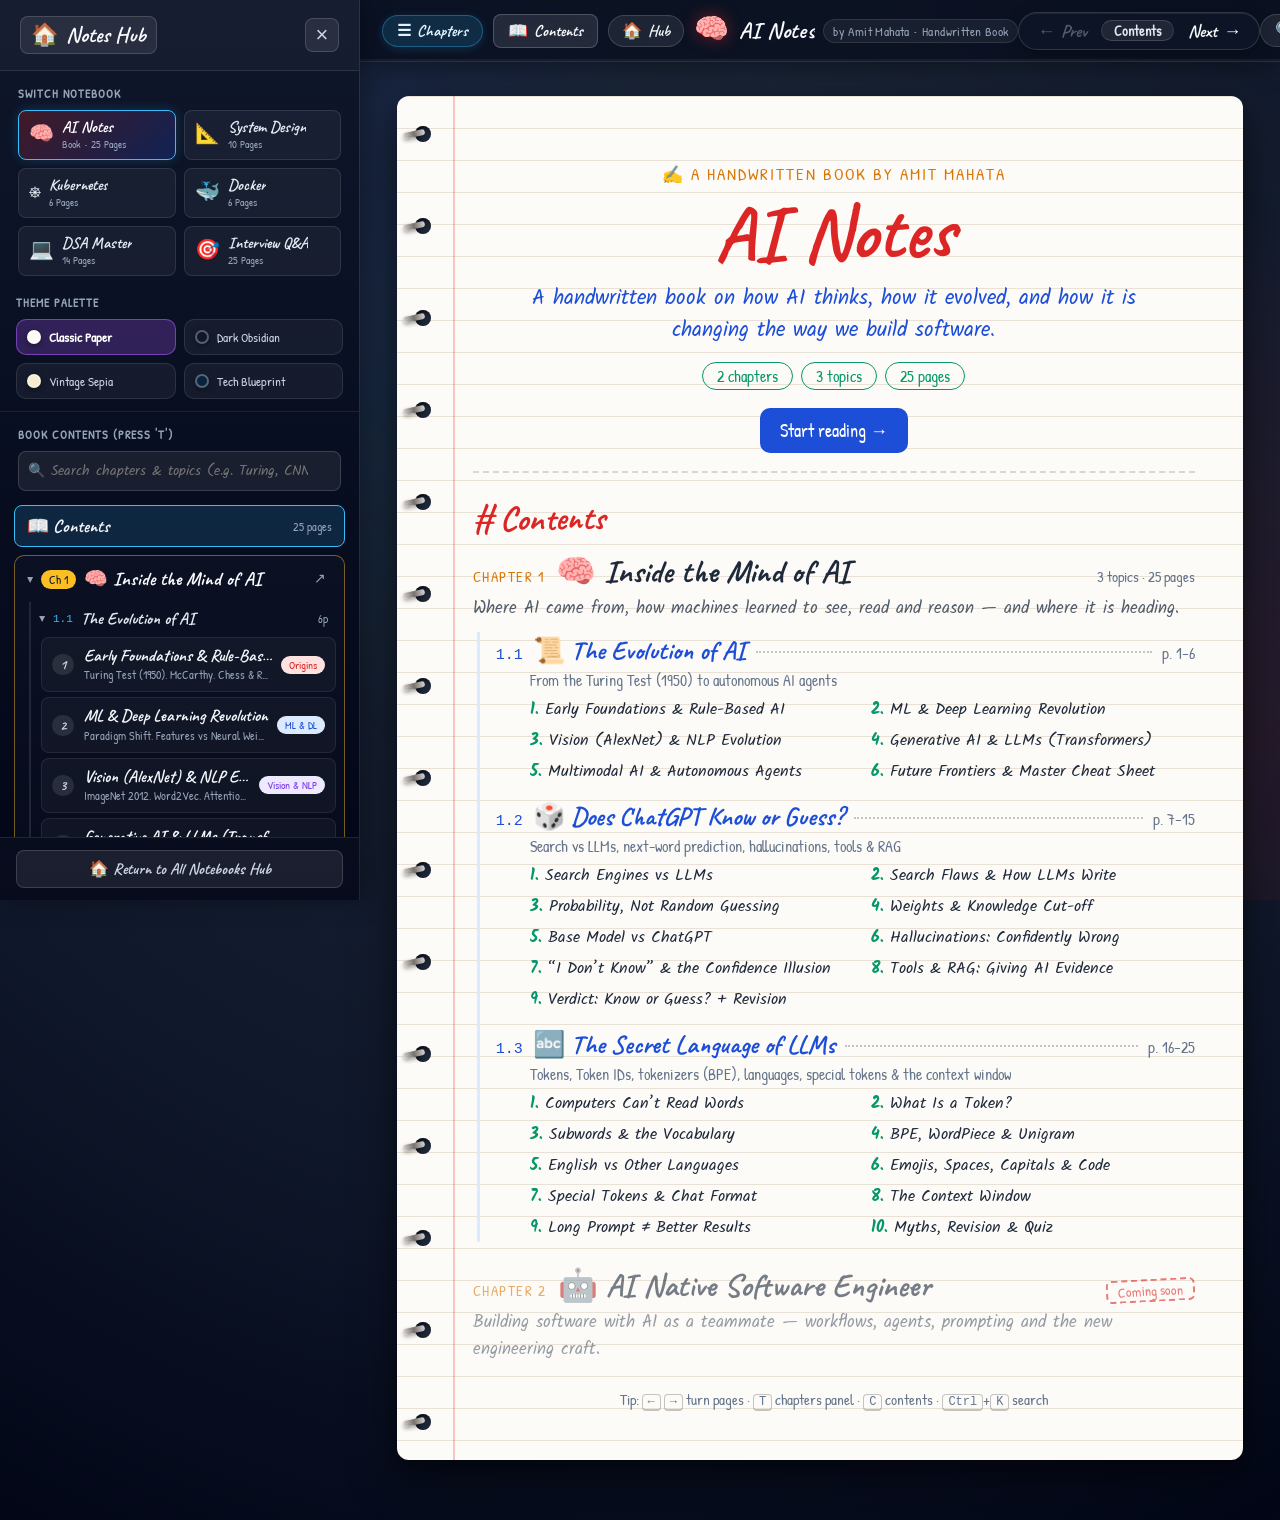
==== commit 073b9ede: "Add topic 1.3 "The Secret Language of LLMs" to the AI notes Ten handwritten-style pages (book pages " ====
--- a/ai-notes/index.html
+++ b/ai-notes/index.html
@@ -80,7 +80,7 @@
             <span class="switcher-icon">🧠</span>
             <div class="switcher-info">
               <span class="switcher-title">AI Notes</span>
-              <span class="switcher-pages">Book • 15 Pages</span>
+              <span class="switcher-pages">Book • 25 Pages</span>
             </div>
           </a>
           <a href="../system-design-notes/index.html" class="switcher-card" title="System Design Notes">
--- a/ai-notes/styles.css
+++ b/ai-notes/styles.css
@@ -2504,11 +2504,154 @@
   margin-top: 8px;
 }
 
+/* Tokenizer-style token chips (colours cycle like the OpenAI tokenizer view)
+   .tok-strip > .tok (+ <small> for the ID) · .tok-eq = inline note · .tok-gap = spacer */
+.tok-strip {
+  display: flex;
+  flex-wrap: wrap;
+  align-items: center;
+  gap: 4px;
+  margin: 10px 0 14px;
+}
+.tok {
+  display: inline-flex;
+  flex-direction: column;
+  align-items: center;
+  font-family: 'Fira Code', monospace;
+  font-size: 15px;
+  line-height: 1.3;
+  color: var(--ink-dark);
+  white-space: pre;
+  font-variant-ligatures: none;
+  padding: 3px 7px;
+  border: 1.5px solid rgba(124, 58, 237, 0.45);
+  border-radius: 4px 8px 5px 7px;
+  background: var(--bg-purple);
+}
+.tok:nth-of-type(5n+2) { background: var(--bg-green); border-color: rgba(5, 150, 105, 0.45); }
+.tok:nth-of-type(5n+3) { background: var(--bg-yellow); border-color: rgba(217, 119, 6, 0.45); }
+.tok:nth-of-type(5n+4) { background: var(--bg-red); border-color: rgba(220, 38, 38, 0.4); }
+.tok:nth-of-type(5n+5) { background: var(--bg-blue); border-color: rgba(29, 78, 216, 0.4); }
+.tok small {
+  font-size: 11px;
+  color: var(--ink-blue);
+  opacity: 0.85;
+}
+.tok.zwj { font-size: 10px; opacity: 0.7; border-style: dashed; }
+.tok-strip.big .tok { font-size: 19px; padding: 4px 10px; }
+.tok-strip.big .tok small { font-size: 12px; }
+.tok-eq {
+  font-family: 'Caveat', cursive;
+  font-size: 22px;
+  color: var(--ink-green);
+  margin: 0 6px;
+}
+.tok-gap { width: 14px; }
+
+/* Same sentence in several languages */
+.lang-grid {
+  display: grid;
+  grid-template-columns: repeat(auto-fit, minmax(240px, 1fr));
+  gap: 12px;
+  margin: 12px 0 18px;
+}
+.lang-card {
+  border-left: 4px solid var(--ink-green);
+  background: rgba(5, 150, 105, 0.06);
+  border-radius: 4px 10px 10px 4px;
+  padding: 8px 14px;
+}
+.lang-label {
+  font-family: 'Patrick Hand', cursive;
+  font-size: 15px;
+  color: var(--ink-blue);
+  text-transform: uppercase;
+  letter-spacing: 0.04em;
+}
+.lang-text {
+  font-family: 'Kalam', 'Nirmala UI', 'Mangal', sans-serif;
+  font-size: 20px;
+  font-weight: 700;
+  color: var(--ink-dark);
+}
+
+/* Centered hand-written formula */
+.formula-line {
+  font-family: 'Kalam', cursive;
+  font-size: 21px;
+  font-weight: 700;
+  text-align: center;
+  color: var(--ink-purple);
+  border: 2px dashed rgba(124, 58, 237, 0.4);
+  border-radius: 10px;
+  padding: 8px 12px;
+  margin: 12px auto 16px;
+  max-width: 640px;
+}
+
+/* Mini chat screen */
+.chat-mini {
+  display: flex;
+  flex-direction: column;
+  gap: 8px;
+  border: 2px solid rgba(100, 116, 139, 0.35);
+  border-radius: 18px;
+  padding: 14px;
+  background: rgba(255, 255, 255, 0.5);
+}
+.chat-bubble {
+  font-family: 'Patrick Hand', cursive;
+  font-size: 18px;
+  padding: 6px 12px;
+  border-radius: 14px;
+  max-width: 75%;
+  color: var(--ink-dark);
+}
+.chat-bubble.user { align-self: flex-end; background: var(--bg-blue); border-bottom-right-radius: 4px; }
+.chat-bubble.bot { align-self: flex-start; background: var(--bg-green); border-bottom-left-radius: 4px; }
+.chat-bubble.typing { opacity: 0.6; }
+
+/* Chat template with role tags */
+.chat-template {
+  font-family: 'Fira Code', monospace;
+  font-size: 14.5px;
+  line-height: 1.6;
+  background: var(--bg-yellow);
+  border: 2px solid rgba(217, 119, 6, 0.3);
+  border-radius: 12px;
+  padding: 12px 16px;
+  margin: 10px 0 14px;
+}
+.ct-tag { font-weight: 600; }
+.ct-tag.sys { color: var(--ink-purple); }
+.ct-tag.usr { color: var(--ink-blue); }
+.ct-tag.ast { color: var(--ink-green); }
+.ct-body { padding-left: 20px; color: var(--ink-dark); }
+.ct-note {
+  font-family: 'Caveat', cursive;
+  font-size: 20px;
+  color: var(--ink-red);
+}
+
+/* Prompt anatomy highlights (pair .pc-hl in the text with a .pc-key pill) */
+.pc-hl { border-radius: 3px; padding: 0 2px; }
+.pc-who { background: rgba(124, 58, 237, 0.16); }
+.pc-know { background: rgba(5, 150, 105, 0.16); }
+.pc-gap { background: rgba(220, 38, 38, 0.14); }
+.pc-fmt { background: rgba(217, 119, 6, 0.18); }
+.pc-lim { background: rgba(29, 78, 216, 0.15); }
+.green-pill-item.pc-key { color: var(--ink-dark); border-color: rgba(100, 116, 139, 0.35); }
+
+.myth-table td:first-child { color: var(--ink-red); font-weight: 700; }
+.myth-table td:last-child { color: var(--ink-green); }
+
 @media (max-width: 768px) {
   .prob-row { grid-template-columns: 72px 1fr 40px; font-size: 16px; }
   .token-steps { font-size: 22px; }
   .verdict-q { font-size: 28px; }
   .verdict-box { padding: 16px; }
+  .tok { font-size: 13px; }
+  .tok-strip.big .tok { font-size: 16px; }
 }
 
 /* =========================================
